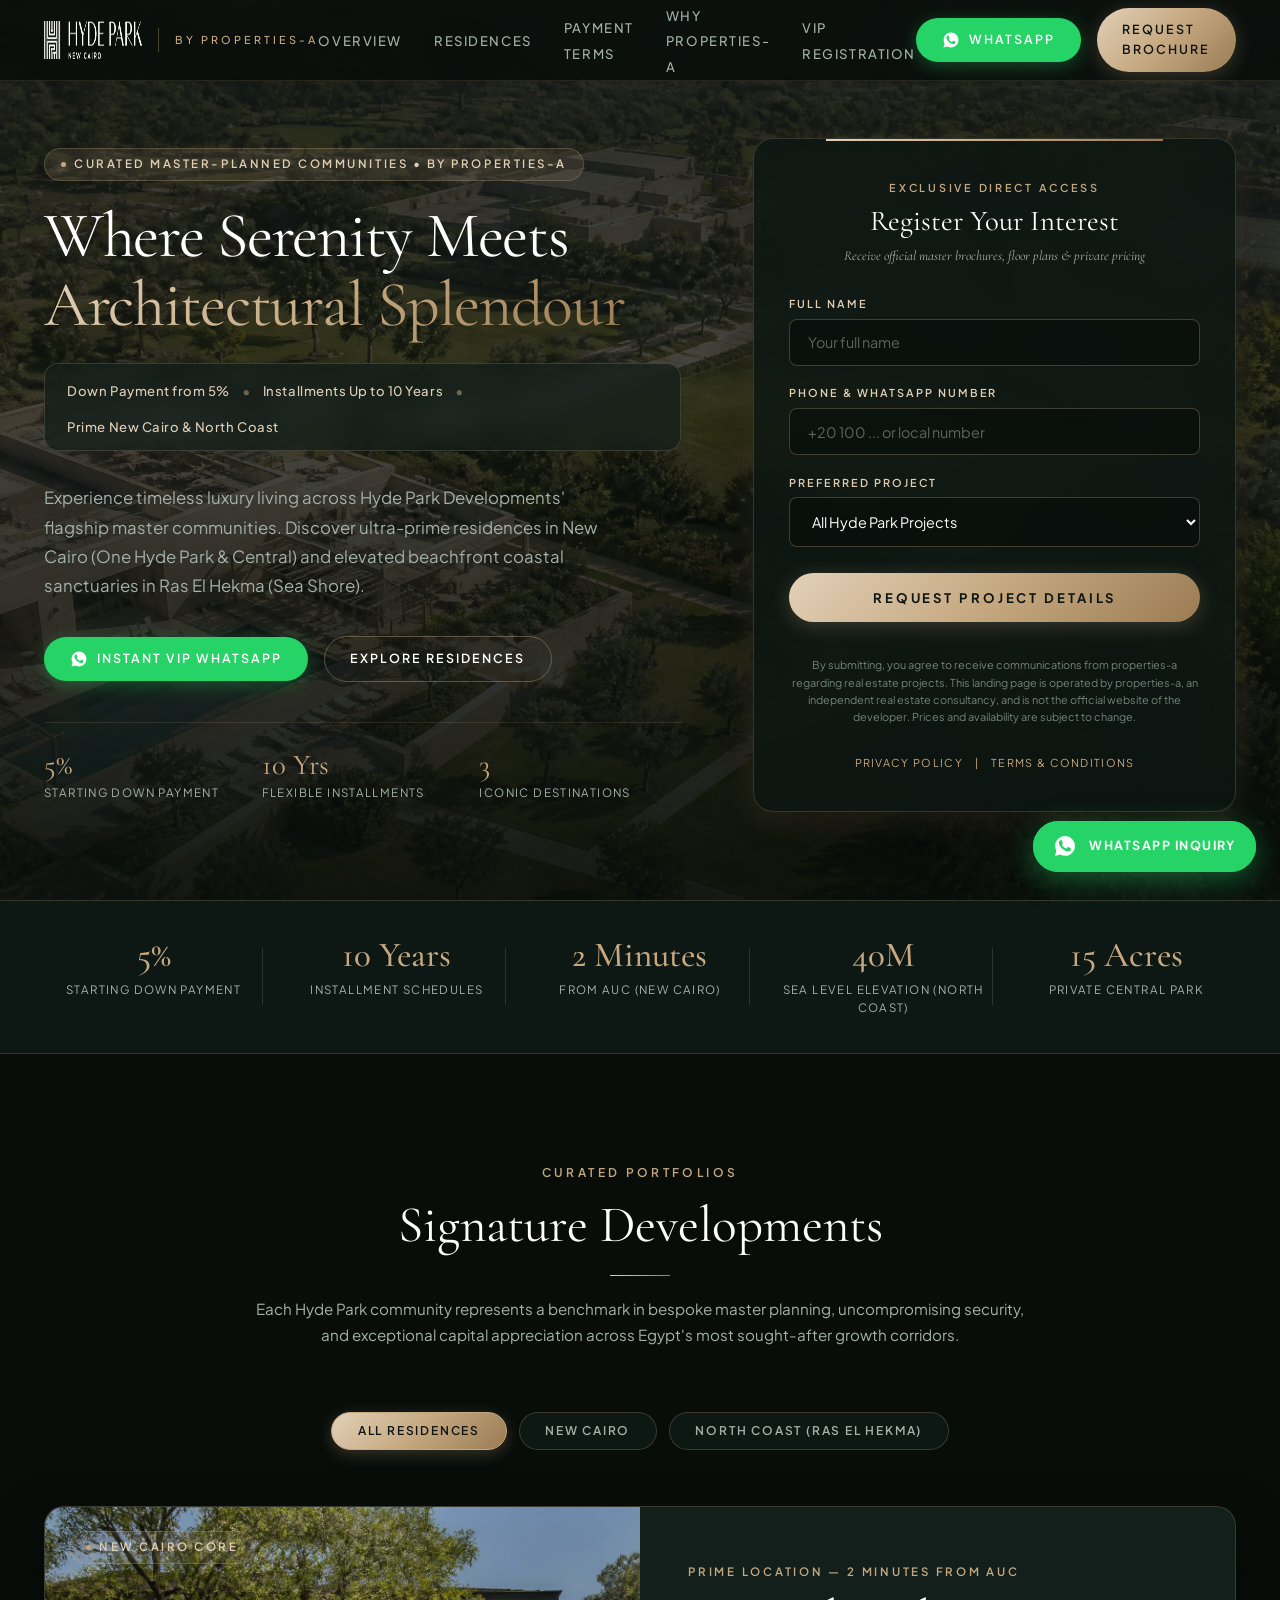
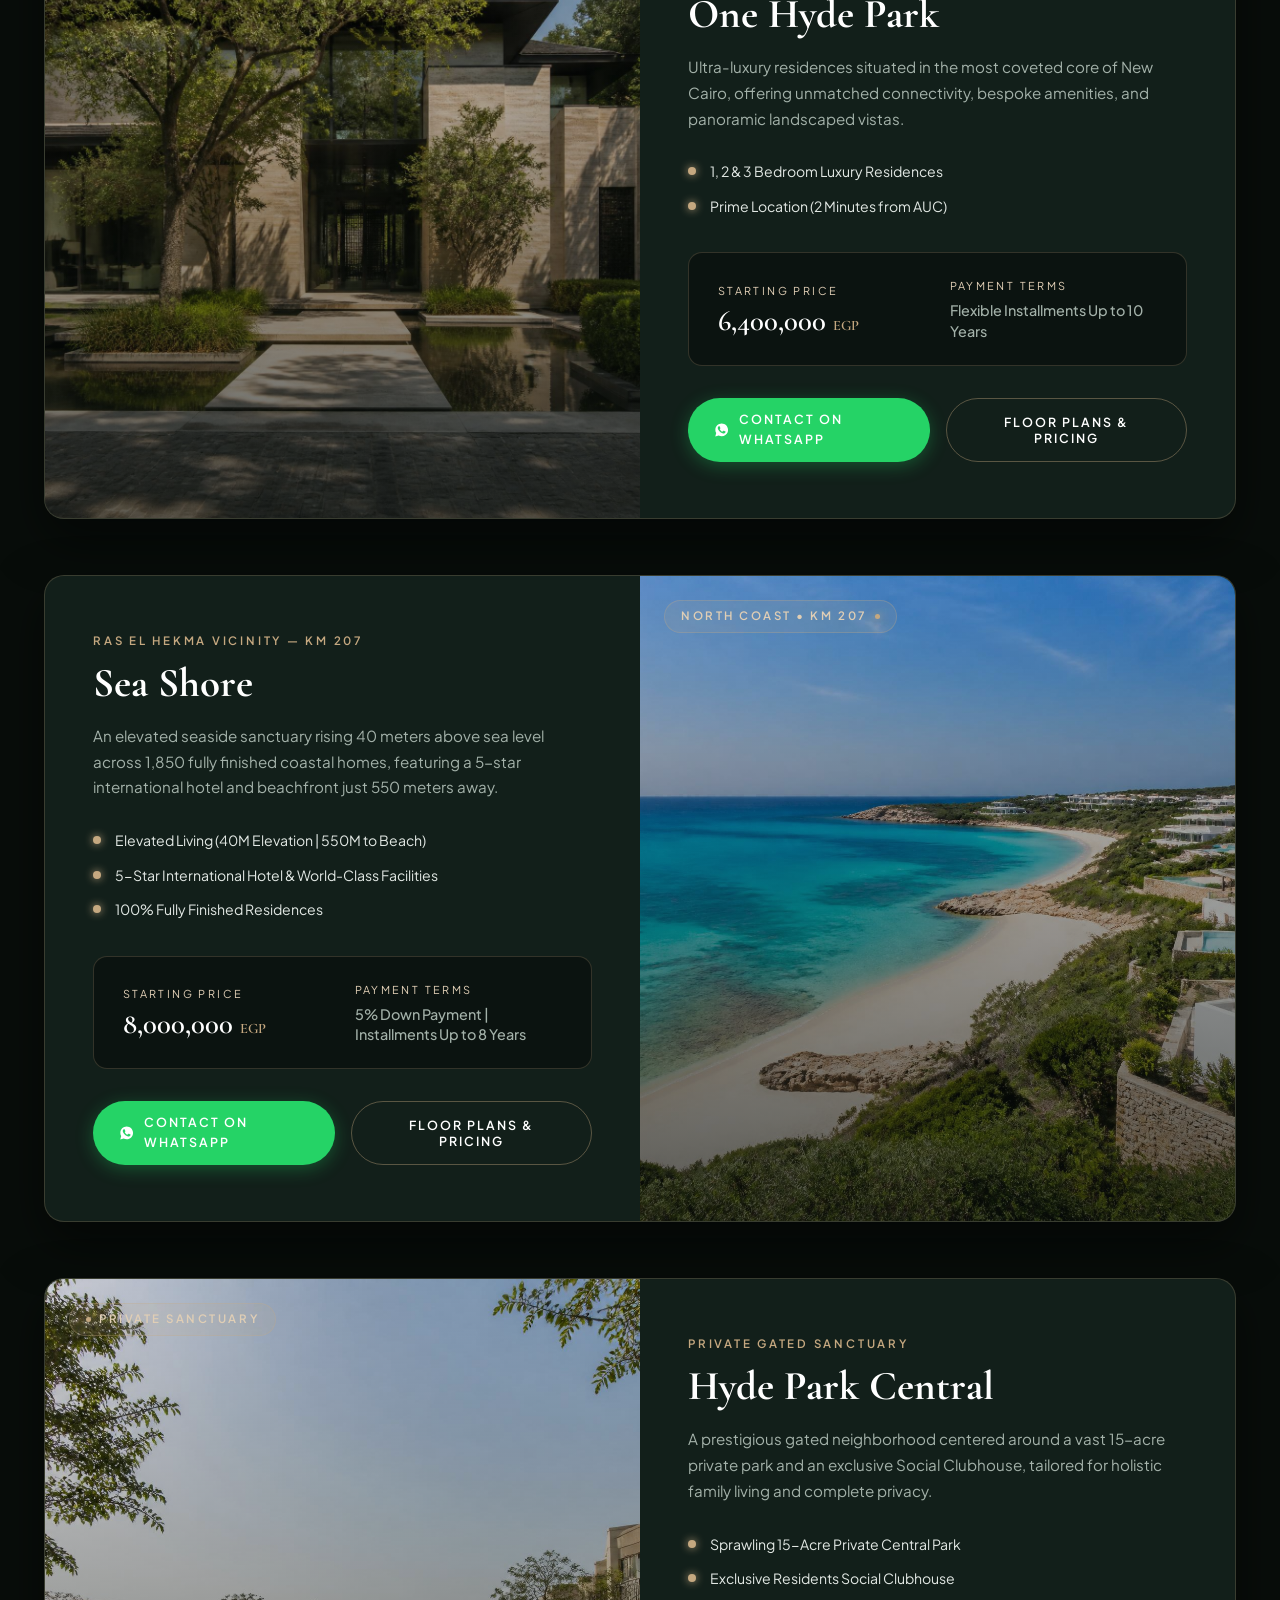
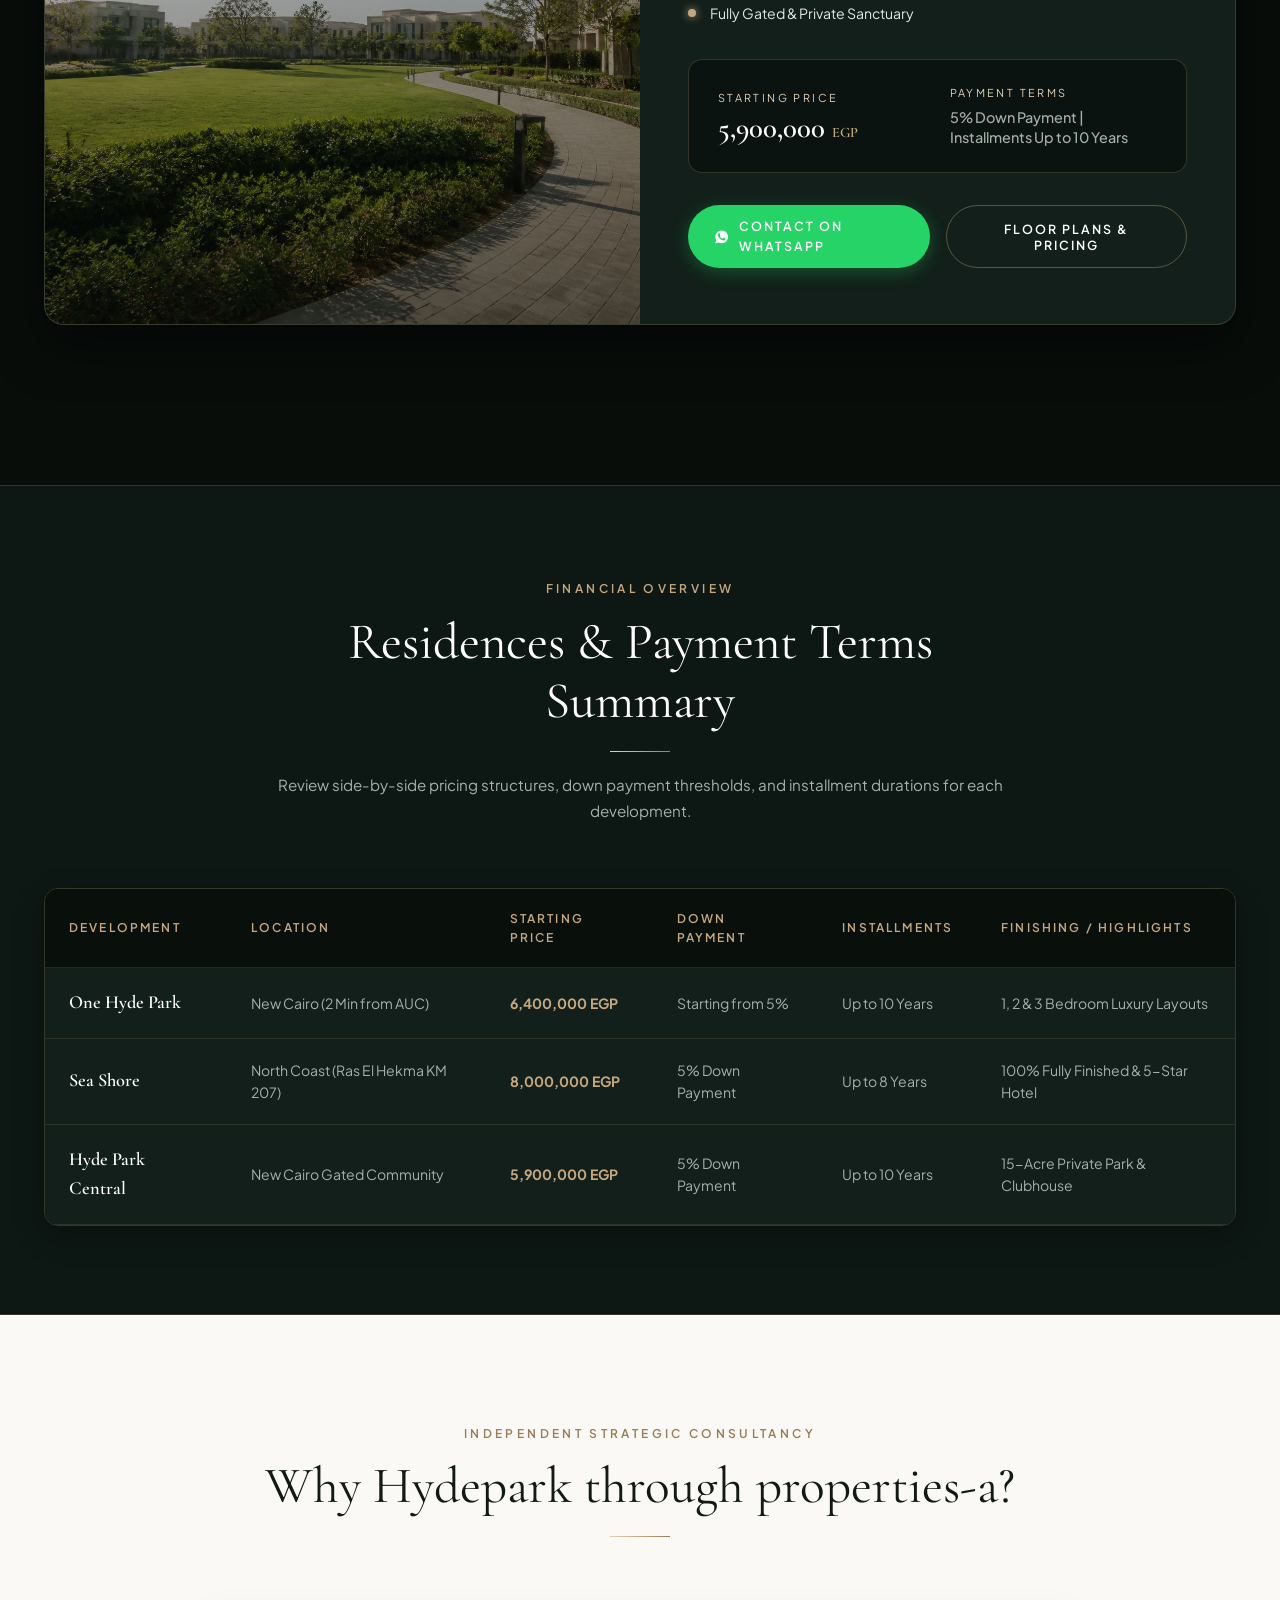
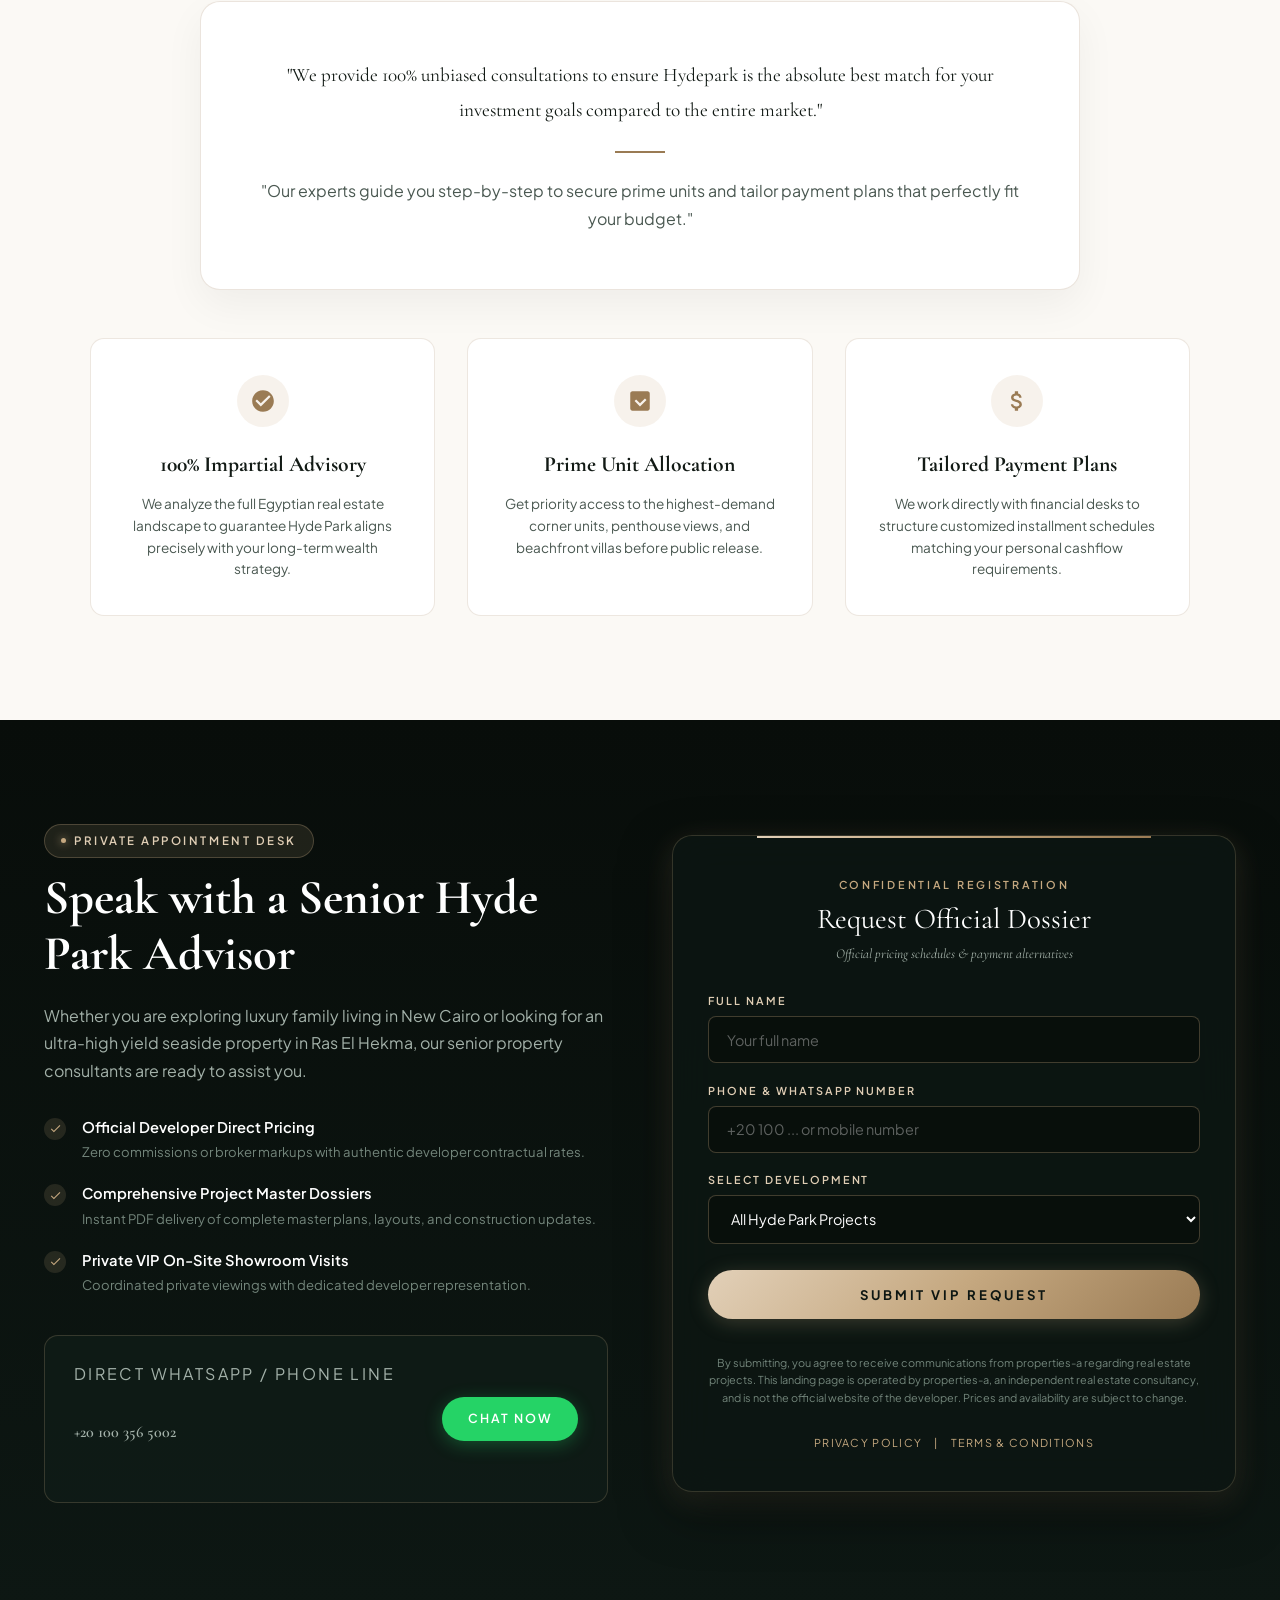
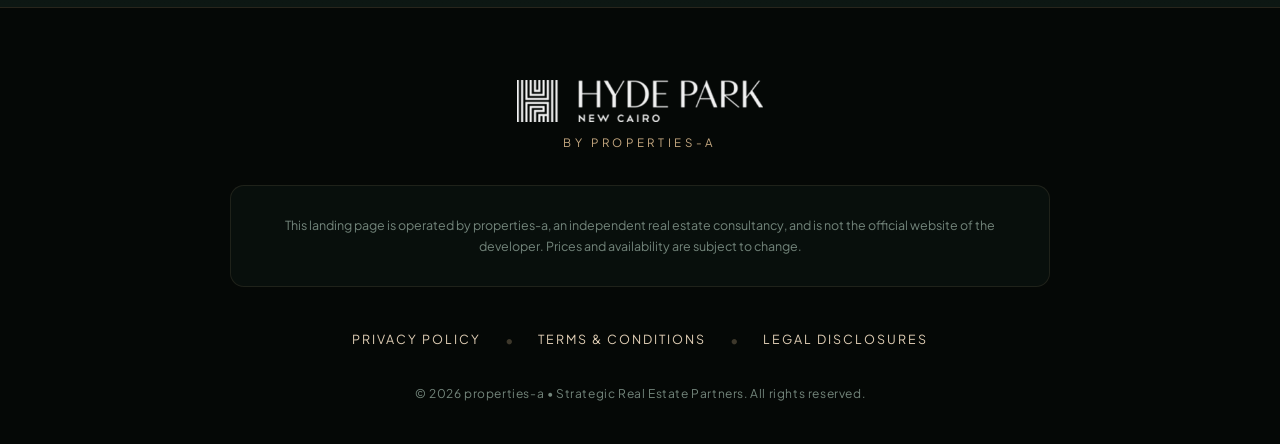
==== index.html @ 14ad9d65 "Initial commit: Hyde Park Developments luxury landing page by Properties-a" ====
<!DOCTYPE html>
<html lang="en">
<head>
  <meta charset="UTF-8" />
  <meta name="viewport" content="width=device-width, initial-scale=1.0" />
  <title>Hyde Park Developments | New Cairo & North Coast Residences — By Properties-a</title>
  <meta name="description" content="Curated Hyde Park Developments residences in New Cairo and the North Coast. Down payment from 5%, installments up to 10 years. Request brochures and pricing." />
  <meta name="author" content="properties-a" />

  <!-- Open Graph -->
  <meta property="og:title" content="Hyde Park Developments | New Cairo & North Coast Residences" />
  <meta property="og:description" content="Where serenity meets architectural splendour — One Hyde Park, Sea Shore and Hyde Park Central. Down payment from 5%." />
  <meta property="og:type" content="website" />
  <meta name="twitter:card" content="summary_large_image" />

  <!-- Favicon -->
  <link rel="icon" href="images/favicon.png" type="image/png" />

  <!-- Google Fonts: Cormorant Garamond & Plus Jakarta Sans -->
  <link rel="preconnect" href="https://fonts.googleapis.com" />
  <link rel="preconnect" href="https://fonts.gstatic.com" crossorigin />
  <link href="https://fonts.googleapis.com/css2?family=Cormorant+Garamond:ital,wght@0,300;0,400;0,500;0,600;1,400&family=Plus+Jakarta+Sans:wght@300;400;500;600;700&display=swap" rel="stylesheet" />

  <!-- Stylesheet -->
  <link rel="stylesheet" href="styles.css" />
</head>
<body>

  <!-- ==========================================================================
       SITE HEADER / NAVIGATION
       ========================================================================== -->
  <header class="site-header">
    <div class="container nav-container">
      <div class="brand-wrapper">
        <a href="#hero" aria-label="Hyde Park Developments Home">
          <img src="images/hyde-park-developments.png" alt="Hyde Park Developments" class="brand-logo-img" />
        </a>
        <div class="brand-sep"></div>
        <span class="brand-subtext">By Properties-a</span>
      </div>

      <nav aria-label="Main Navigation">
        <ul class="nav-links">
          <li><a href="#hero" class="nav-link">Overview</a></li>
          <li><a href="#developments" class="nav-link">Residences</a></li>
          <li><a href="#comparison" class="nav-link">Payment Terms</a></li>
          <li><a href="#why-us" class="nav-link">Why Properties-a</a></li>
          <li><a href="#contact" class="nav-link">VIP Registration</a></li>
        </ul>
      </nav>

      <div class="nav-actions">
        <a href="https://wa.me/201003565002?text=I%20am%20interested%20in%20Hyde%20Park%20developments%20projects" target="_blank" rel="noopener noreferrer" class="btn btn-whatsapp" aria-label="Chat on WhatsApp">
          <svg viewBox="0 0 24 24" aria-hidden="true"><path d="M12.04 2C6.58 2 2.13 6.45 2.13 11.91c0 1.75.46 3.45 1.32 4.95L2 22l5.25-1.38a9.9 9.9 0 0 0 4.79 1.22h.01c5.46 0 9.91-4.45 9.91-9.91C21.96 6.45 17.5 2 12.04 2Zm5.8 14.03c-.25.69-1.44 1.32-1.98 1.37-.54.05-1.05.24-3.59-.76-3.06-1.21-5-4.36-5.15-4.56-.15-.2-1.22-1.62-1.22-3.09 0-1.47.77-2.19 1.04-2.49.27-.3.59-.37.79-.37.2 0 .4 0 .57.01.18.01.43-.07.67.51.25.6.84 2.07.91 2.22.07.15.12.32.02.52-.1.2-.15.32-.3.5-.15.17-.31.39-.44.52-.15.15-.3.31-.13.61.17.3.76 1.25 1.63 2.03 1.12 1 2.06 1.31 2.36 1.46.3.15.47.12.65-.07.17-.2.75-.87.95-1.17.2-.3.4-.25.67-.15.27.1 1.73.82 2.03.97.3.15.5.22.57.35.07.12.07.72-.18 1.41Z"/></svg>
          <span>WhatsApp</span>
        </a>
        <a href="#contact" class="btn btn-primary js-open-brochure-modal">Request Brochure</a>
      </div>
    </div>
  </header>

  <!-- ==========================================================================
       HERO SECTION WITH INTEGRATED VIP LEAD FORM
       ========================================================================== -->
  <section id="hero" class="hero-section">
    <div class="hero-backdrop">
      <img src="images/hero-parkland.jpg" alt="Sunlit manicured parklands surrounded by contemporary architecture" class="hero-backdrop-img" />
      <div class="hero-veil"></div>
    </div>

    <div class="container">
      <div class="hero-content-grid">
        <!-- Left Column: Narrative -->
        <div class="hero-text-col">
          <span class="luxury-tag">Curated Master-Planned Communities &bull; By Properties-a</span>
          
          <h1 class="hero-headline">
            Where Serenity Meets <span class="gradient-gold-text">Architectural Splendour</span>
          </h1>

          <div class="hero-highlight-bar">
            <span class="hero-highlight-item">Down Payment from 5%</span>
            <span class="hero-highlight-sep">&bull;</span>
            <span class="hero-highlight-item">Installments Up to 10 Years</span>
            <span class="hero-highlight-sep">&bull;</span>
            <span class="hero-highlight-item">Prime New Cairo & North Coast</span>
          </div>

          <p class="hero-description">
            Experience timeless luxury living across Hyde Park Developments' flagship master communities. Discover ultra-prime residences in New Cairo (One Hyde Park & Central) and elevated beachfront coastal sanctuaries in Ras El Hekma (Sea Shore).
          </p>

          <div class="hero-ctas">
            <a href="https://wa.me/201003565002?text=I%20am%20interested%20in%20Hyde%20Park%20developments%20projects" target="_blank" rel="noopener noreferrer" class="btn btn-whatsapp">
              <svg viewBox="0 0 24 24"><path d="M12.04 2C6.58 2 2.13 6.45 2.13 11.91c0 1.75.46 3.45 1.32 4.95L2 22l5.25-1.38a9.9 9.9 0 0 0 4.79 1.22h.01c5.46 0 9.91-4.45 9.91-9.91C21.96 6.45 17.5 2 12.04 2Zm5.8 14.03c-.25.69-1.44 1.32-1.98 1.37-.54.05-1.05.24-3.59-.76-3.06-1.21-5-4.36-5.15-4.56-.15-.2-1.22-1.62-1.22-3.09 0-1.47.77-2.19 1.04-2.49.27-.3.59-.37.79-.37.2 0 .4 0 .57.01.18.01.43-.07.67.51.25.6.84 2.07.91 2.22.07.15.12.32.02.52-.1.2-.15.32-.3.5-.15.17-.31.39-.44.52-.15.15-.3.31-.13.61.17.3.76 1.25 1.63 2.03 1.12 1 2.06 1.31 2.36 1.46.3.15.47.12.65-.07.17-.2.75-.87.95-1.17.2-.3.4-.25.67-.15.27.1 1.73.82 2.03.97.3.15.5.22.57.35.07.12.07.72-.18 1.41Z"/></svg>
              <span>Instant VIP WhatsApp</span>
            </a>
            <a href="#developments" class="btn btn-outline">Explore Residences</a>
          </div>

          <div class="hero-pillars-row">
            <div class="pillar-item">
              <span class="pillar-num">5%</span>
              <span class="pillar-label">Starting Down Payment</span>
            </div>
            <div class="pillar-item">
              <span class="pillar-num">10 Yrs</span>
              <span class="pillar-label">Flexible Installments</span>
            </div>
            <div class="pillar-item">
              <span class="pillar-num">3</span>
              <span class="pillar-label">Iconic Destinations</span>
            </div>
          </div>
        </div>

        <!-- Right Column: Priority VIP Form -->
        <div class="hero-form-col">
          <div class="hero-form-card">
            <div class="form-header">
              <span class="form-header-badge">Exclusive Direct Access</span>
              <h2 class="form-header-title">Register Your Interest</h2>
              <p class="form-header-sub">Receive official master brochures, floor plans & private pricing</p>
            </div>

            <form id="hero-lead-form" class="vip-form">
              <input type="hidden" name="access_key" value="185210b5-4e86-4947-a507-01ec0754aa27" />

              <div class="form-group">
                <label for="hero-fullName" class="form-label">Full Name</label>
                <input type="text" id="hero-fullName" name="name" class="form-input" placeholder="Your full name" required />
              </div>

              <div class="form-group">
                <label for="hero-phone" class="form-label">Phone & WhatsApp Number</label>
                <input type="tel" id="hero-phone" name="phone" class="form-input" placeholder="+20 100 ... or local number" required />
              </div>

              <div class="form-group">
                <label for="hero-project" class="form-label">Preferred Project</label>
                <select id="hero-project" name="project" class="form-select">
                  <option value="All Hyde Park Projects">All Hyde Park Projects</option>
                  <option value="One Hyde Park - New Cairo">One Hyde Park — New Cairo (From 6.4M)</option>
                  <option value="Sea Shore - North Coast">Sea Shore — North Coast KM 207 (From 8.0M)</option>
                  <option value="Hyde Park Central - New Cairo">Hyde Park Central — New Cairo (From 5.9M)</option>
                </select>
              </div>

              <button type="submit" class="btn btn-primary form-submit-btn">
                <span>Request Project Details</span>
              </button>

              <p class="form-disclaimer">
                By submitting, you agree to receive communications from properties-a regarding real estate projects. This landing page is operated by properties-a, an independent real estate consultancy, and is not the official website of the developer. Prices and availability are subject to change.
              </p>

              <div class="form-legal-links">
                <a href="legal.html#privacy">Privacy Policy</a>
                <span>|</span>
                <a href="legal.html#terms">Terms & Conditions</a>
              </div>
            </form>
          </div>
        </div>
      </div>
    </div>
  </section>

  <!-- ==========================================================================
       KEY METRICS TICKER SECTION
       ========================================================================== -->
  <section class="stats-ticker-section">
    <div class="container">
      <div class="ticker-grid">
        <div class="ticker-item">
          <span class="ticker-metric">5%</span>
          <span class="ticker-desc">Starting Down Payment</span>
        </div>
        <div class="ticker-item">
          <span class="ticker-metric">10 Years</span>
          <span class="ticker-desc">Installment Schedules</span>
        </div>
        <div class="ticker-item">
          <span class="ticker-metric">2 Minutes</span>
          <span class="ticker-desc">From AUC (New Cairo)</span>
        </div>
        <div class="ticker-item">
          <span class="ticker-metric">40M</span>
          <span class="ticker-desc">Sea Level Elevation (North Coast)</span>
        </div>
        <div class="ticker-item">
          <span class="ticker-metric">15 Acres</span>
          <span class="ticker-desc">Private Central Park</span>
        </div>
      </div>
    </div>
  </section>

  <!-- ==========================================================================
       DEVELOPMENTS SHOWCASE SECTION
       ========================================================================== -->
  <section id="developments" class="developments-section">
    <div class="container">
      <div class="section-head">
        <span class="section-subtitle">Curated Portfolios</span>
        <h2 class="section-title">Signature Developments</h2>
        <div class="gold-divider"></div>
        <p class="section-description">
          Each Hyde Park community represents a benchmark in bespoke master planning, uncompromising security, and exceptional capital appreciation across Egypt's most sought-after growth corridors.
        </p>
      </div>

      <!-- Filter Tabs -->
      <div class="tabs-wrapper">
        <button class="tab-btn active" data-filter="all">All Residences</button>
        <button class="tab-btn" data-filter="new-cairo">New Cairo</button>
        <button class="tab-btn" data-filter="north-coast">North Coast (Ras El Hekma)</button>
      </div>

      <!-- Project 1: One Hyde Park -->
      <article class="project-card" data-category="new-cairo" id="one-hyde-park">
        <div class="project-card-grid">
          <div class="project-card-media">
            <img src="images/one-hyde-park.jpg" alt="One Hyde Park — architectural view" loading="lazy" class="project-card-img" />
            <div class="media-badge-top">
              <span class="luxury-tag">New Cairo Core</span>
            </div>
            <div class="media-gradient-veil"></div>
          </div>

          <div class="project-card-content">
            <span class="project-loc-tag">Prime Location — 2 Minutes from AUC</span>
            <h3 class="project-title">One Hyde Park</h3>
            <p class="project-desc">
              Ultra-luxury residences situated in the most coveted core of New Cairo, offering unmatched connectivity, bespoke amenities, and panoramic landscaped vistas.
            </p>

            <ul class="features-list">
              <li class="feature-item">
                <span class="feature-item-icon"></span>
                <span>1, 2 & 3 Bedroom Luxury Residences</span>
              </li>
              <li class="feature-item">
                <span class="feature-item-icon"></span>
                <span>Prime Location (2 Minutes from AUC)</span>
              </li>
            </ul>

            <div class="project-pricing-box">
              <div class="pricing-col">
                <span class="pricing-label">Starting Price</span>
                <span class="pricing-value">6,400,000 <span style="font-size: 0.9rem; color: var(--color-gold);">EGP</span></span>
              </div>
              <div class="pricing-col">
                <span class="pricing-label">Payment Terms</span>
                <span class="terms-value">Flexible Installments Up to 10 Years</span>
              </div>
            </div>

            <div class="project-actions">
              <a href="https://wa.me/201003565002?text=I%20am%20interested%20in%20One%20Hyde%20Park%2C%20New%20Cairo" target="_blank" rel="noopener noreferrer" class="btn btn-whatsapp" data-wa-project="one-hyde-park">
                <svg viewBox="0 0 24 24"><path d="M12.04 2C6.58 2 2.13 6.45 2.13 11.91c0 1.75.46 3.45 1.32 4.95L2 22l5.25-1.38a9.9 9.9 0 0 0 4.79 1.22h.01c5.46 0 9.91-4.45 9.91-9.91C21.96 6.45 17.5 2 12.04 2Zm5.8 14.03c-.25.69-1.44 1.32-1.98 1.37-.54.05-1.05.24-3.59-.76-3.06-1.21-5-4.36-5.15-4.56-.15-.2-1.22-1.62-1.22-3.09 0-1.47.77-2.19 1.04-2.49.27-.3.59-.37.79-.37.2 0 .4 0 .57.01.18.01.43-.07.67.51.25.6.84 2.07.91 2.22.07.15.12.32.02.52-.1.2-.15.32-.3.5-.15.17-.31.39-.44.52-.15.15-.3.31-.13.61.17.3.76 1.25 1.63 2.03 1.12 1 2.06 1.31 2.36 1.46.3.15.47.12.65-.07.17-.2.75-.87.95-1.17.2-.3.4-.25.67-.15.27.1 1.73.82 2.03.97.3.15.5.22.57.35.07.12.07.72-.18 1.41Z"/></svg>
                <span>Contact on WhatsApp</span>
              </a>
              <button class="btn btn-outline js-open-brochure-modal" data-project="One Hyde Park - New Cairo">
                <span>Floor Plans & Pricing</span>
              </button>
            </div>
          </div>
        </div>
      </article>

      <!-- Project 2: Sea Shore (Reversed Layout) -->
      <article class="project-card reversed" data-category="north-coast" id="sea-shore">
        <div class="project-card-grid">
          <div class="project-card-media">
            <img src="images/sea-shore.jpg" alt="Sea Shore — architectural view" loading="lazy" class="project-card-img" />
            <div class="media-badge-top">
              <span class="luxury-tag">North Coast &bull; KM 207</span>
            </div>
            <div class="media-gradient-veil"></div>
          </div>

          <div class="project-card-content">
            <span class="project-loc-tag">Ras El Hekma Vicinity — KM 207</span>
            <h3 class="project-title">Sea Shore</h3>
            <p class="project-desc">
              An elevated seaside sanctuary rising 40 meters above sea level across 1,850 fully finished coastal homes, featuring a 5-star international hotel and beachfront just 550 meters away.
            </p>

            <ul class="features-list">
              <li class="feature-item">
                <span class="feature-item-icon"></span>
                <span>Elevated Living (40M Elevation | 550M to Beach)</span>
              </li>
              <li class="feature-item">
                <span class="feature-item-icon"></span>
                <span>5-Star International Hotel & World-Class Facilities</span>
              </li>
              <li class="feature-item">
                <span class="feature-item-icon"></span>
                <span>100% Fully Finished Residences</span>
              </li>
            </ul>

            <div class="project-pricing-box">
              <div class="pricing-col">
                <span class="pricing-label">Starting Price</span>
                <span class="pricing-value">8,000,000 <span style="font-size: 0.9rem; color: var(--color-gold);">EGP</span></span>
              </div>
              <div class="pricing-col">
                <span class="pricing-label">Payment Terms</span>
                <span class="terms-value">5% Down Payment | Installments Up to 8 Years</span>
              </div>
            </div>

            <div class="project-actions">
              <a href="https://wa.me/201003565002?text=I%20am%20interested%20in%20Sea%20Shore%2C%20North%20Coast%20KM%20207" target="_blank" rel="noopener noreferrer" class="btn btn-whatsapp" data-wa-project="sea-shore">
                <svg viewBox="0 0 24 24"><path d="M12.04 2C6.58 2 2.13 6.45 2.13 11.91c0 1.75.46 3.45 1.32 4.95L2 22l5.25-1.38a9.9 9.9 0 0 0 4.79 1.22h.01c5.46 0 9.91-4.45 9.91-9.91C21.96 6.45 17.5 2 12.04 2Zm5.8 14.03c-.25.69-1.44 1.32-1.98 1.37-.54.05-1.05.24-3.59-.76-3.06-1.21-5-4.36-5.15-4.56-.15-.2-1.22-1.62-1.22-3.09 0-1.47.77-2.19 1.04-2.49.27-.3.59-.37.79-.37.2 0 .4 0 .57.01.18.01.43-.07.67.51.25.6.84 2.07.91 2.22.07.15.12.32.02.52-.1.2-.15.32-.3.5-.15.17-.31.39-.44.52-.15.15-.3.31-.13.61.17.3.76 1.25 1.63 2.03 1.12 1 2.06 1.31 2.36 1.46.3.15.47.12.65-.07.17-.2.75-.87.95-1.17.2-.3.4-.25.67-.15.27.1 1.73.82 2.03.97.3.15.5.22.57.35.07.12.07.72-.18 1.41Z"/></svg>
                <span>Contact on WhatsApp</span>
              </a>
              <button class="btn btn-outline js-open-brochure-modal" data-project="Sea Shore - North Coast">
                <span>Floor Plans & Pricing</span>
              </button>
            </div>
          </div>
        </div>
      </article>

      <!-- Project 3: Hyde Park Central -->
      <article class="project-card" data-category="new-cairo" id="hyde-park-central">
        <div class="project-card-grid">
          <div class="project-card-media">
            <img src="images/hyde-park-central.jpg" alt="Hyde Park Central — architectural view" loading="lazy" class="project-card-img" />
            <div class="media-badge-top">
              <span class="luxury-tag">Private Sanctuary</span>
            </div>
            <div class="media-gradient-veil"></div>
          </div>

          <div class="project-card-content">
            <span class="project-loc-tag">Private Gated Sanctuary</span>
            <h3 class="project-title">Hyde Park Central</h3>
            <p class="project-desc">
              A prestigious gated neighborhood centered around a vast 15-acre private park and an exclusive Social Clubhouse, tailored for holistic family living and complete privacy.
            </p>

            <ul class="features-list">
              <li class="feature-item">
                <span class="feature-item-icon"></span>
                <span>Sprawling 15-Acre Private Central Park</span>
              </li>
              <li class="feature-item">
                <span class="feature-item-icon"></span>
                <span>Exclusive Residents Social Clubhouse</span>
              </li>
              <li class="feature-item">
                <span class="feature-item-icon"></span>
                <span>Fully Gated & Private Sanctuary</span>
              </li>
            </ul>

            <div class="project-pricing-box">
              <div class="pricing-col">
                <span class="pricing-label">Starting Price</span>
                <span class="pricing-value">5,900,000 <span style="font-size: 0.9rem; color: var(--color-gold);">EGP</span></span>
              </div>
              <div class="pricing-col">
                <span class="pricing-label">Payment Terms</span>
                <span class="terms-value">5% Down Payment | Installments Up to 10 Years</span>
              </div>
            </div>

            <div class="project-actions">
              <a href="https://wa.me/201003565002?text=I%20am%20interested%20in%20Hyde%20Park%20Central%2C%20New%20Cairo" target="_blank" rel="noopener noreferrer" class="btn btn-whatsapp" data-wa-project="hyde-park-central">
                <svg viewBox="0 0 24 24"><path d="M12.04 2C6.58 2 2.13 6.45 2.13 11.91c0 1.75.46 3.45 1.32 4.95L2 22l5.25-1.38a9.9 9.9 0 0 0 4.79 1.22h.01c5.46 0 9.91-4.45 9.91-9.91C21.96 6.45 17.5 2 12.04 2Zm5.8 14.03c-.25.69-1.44 1.32-1.98 1.37-.54.05-1.05.24-3.59-.76-3.06-1.21-5-4.36-5.15-4.56-.15-.2-1.22-1.62-1.22-3.09 0-1.47.77-2.19 1.04-2.49.27-.3.59-.37.79-.37.2 0 .4 0 .57.01.18.01.43-.07.67.51.25.6.84 2.07.91 2.22.07.15.12.32.02.52-.1.2-.15.32-.3.5-.15.17-.31.39-.44.52-.15.15-.3.31-.13.61.17.3.76 1.25 1.63 2.03 1.12 1 2.06 1.31 2.36 1.46.3.15.47.12.65-.07.17-.2.75-.87.95-1.17.2-.3.4-.25.67-.15.27.1 1.73.82 2.03.97.3.15.5.22.57.35.07.12.07.72-.18 1.41Z"/></svg>
                <span>Contact on WhatsApp</span>
              </a>
              <button class="btn btn-outline js-open-brochure-modal" data-project="Hyde Park Central - New Cairo">
                <span>Floor Plans & Pricing</span>
              </button>
            </div>
          </div>
        </div>
      </article>
    </div>
  </section>

  <!-- ==========================================================================
       COMPARISON MATRIX SECTION
       ========================================================================== -->
  <section id="comparison" class="comparison-section">
    <div class="container">
      <div class="section-head">
        <span class="section-subtitle">Financial Overview</span>
        <h2 class="section-title">Residences & Payment Terms Summary</h2>
        <div class="gold-divider"></div>
        <p class="section-description">
          Review side-by-side pricing structures, down payment thresholds, and installment durations for each development.
        </p>
      </div>

      <div class="table-responsive">
        <table class="luxury-table">
          <thead>
            <tr>
              <th>Development</th>
              <th>Location</th>
              <th>Starting Price</th>
              <th>Down Payment</th>
              <th>Installments</th>
              <th>Finishing / Highlights</th>
            </tr>
          </thead>
          <tbody>
            <tr>
              <td><span class="table-proj-name">One Hyde Park</span></td>
              <td>New Cairo (2 Min from AUC)</td>
              <td><strong style="color: var(--color-gold);">6,400,000 EGP</strong></td>
              <td>Starting from 5%</td>
              <td>Up to 10 Years</td>
              <td>1, 2 & 3 Bedroom Luxury Layouts</td>
            </tr>
            <tr>
              <td><span class="table-proj-name">Sea Shore</span></td>
              <td>North Coast (Ras El Hekma KM 207)</td>
              <td><strong style="color: var(--color-gold);">8,000,000 EGP</strong></td>
              <td>5% Down Payment</td>
              <td>Up to 8 Years</td>
              <td>100% Fully Finished & 5-Star Hotel</td>
            </tr>
            <tr>
              <td><span class="table-proj-name">Hyde Park Central</span></td>
              <td>New Cairo Gated Community</td>
              <td><strong style="color: var(--color-gold);">5,900,000 EGP</strong></td>
              <td>5% Down Payment</td>
              <td>Up to 10 Years</td>
              <td>15-Acre Private Park & Clubhouse</td>
            </tr>
          </tbody>
        </table>
      </div>
    </div>
  </section>

  <!-- ==========================================================================
       CONSULTANCY SECTION: WHY HYDEPARK THROUGH PROPERTIES-A
       ========================================================================== -->
  <section id="why-us" class="consultancy-section">
    <div class="container">
      <div class="section-head">
        <span class="section-subtitle">Independent Strategic Consultancy</span>
        <h2 class="section-title">Why Hydepark through properties-a?</h2>
        <div class="gold-divider"></div>
      </div>

      <div class="advisory-card-main">
        <p class="advisory-text-lead">
          "We provide 100% unbiased consultations to ensure Hydepark is the absolute best match for your investment goals compared to the entire market."
        </p>
        <div class="advisory-divider"></div>
        <p class="advisory-text-sub">
          "Our experts guide you step-by-step to secure prime units and tailor payment plans that perfectly fit your budget."
        </p>
      </div>

      <div class="advisory-pillars-grid">
        <div class="advisory-pillar-card">
          <div class="pillar-icon-box">
            <svg viewBox="0 0 24 24"><path d="M12 2C6.48 2 2 6.48 2 12s4.48 10 10 10 10-4.48 10-10S17.52 2 12 2zm-2 15l-5-5 1.41-1.41L10 14.17l7.59-7.59L19 8l-9 9z"/></svg>
          </div>
          <h4>100% Impartial Advisory</h4>
          <p>We analyze the full Egyptian real estate landscape to guarantee Hyde Park aligns precisely with your long-term wealth strategy.</p>
        </div>

        <div class="advisory-pillar-card">
          <div class="pillar-icon-box">
            <svg viewBox="0 0 24 24"><path d="M19 3H5c-1.1 0-2 .9-2 2v14c0 1.1.9 2 2 2h14c1.1 0 2-.9 2-2V5c0-1.1-.9-2-2-2zm-7 14l-5-5 1.41-1.41L12 14.17l4.59-4.58L18 11l-6 6z"/></svg>
          </div>
          <h4>Prime Unit Allocation</h4>
          <p>Get priority access to the highest-demand corner units, penthouse views, and beachfront villas before public release.</p>
        </div>

        <div class="advisory-pillar-card">
          <div class="pillar-icon-box">
            <svg viewBox="0 0 24 24"><path d="M11.8 10.9c-2.27-.59-3-1.2-3-2.15 0-1.09 1.01-1.85 2.7-1.85 1.78 0 2.44.85 2.5 2.1h2.21c-.07-1.72-1.12-3.3-3.21-3.81V3h-3v2.16c-1.94.42-3.5 1.68-3.5 3.61 0 2.31 1.91 3.46 4.7 4.13 2.5.6 3 1.48 3 2.41 0 .69-.49 1.79-2.7 1.79-2.06 0-2.87-.92-2.98-2.1h-2.2c.12 2.19 1.76 3.42 3.68 3.83V21h3v-2.15c1.95-.37 3.5-1.5 3.5-3.55 0-2.84-2.43-3.81-4.7-4.4z"/></svg>
          </div>
          <h4>Tailored Payment Plans</h4>
          <p>We work directly with financial desks to structure customized installment schedules matching your personal cashflow requirements.</p>
        </div>
      </div>
    </div>
  </section>

  <!-- ==========================================================================
       DEDICATED VIP CONSULTATION SUITE
       ========================================================================== -->
  <section id="contact" class="consultation-form-section">
    <div class="container">
      <div class="consultation-container">
        <!-- Left: Advisor Info -->
        <div class="consultation-info-col">
          <span class="luxury-tag">Private Appointment Desk</span>
          <h2>Speak with a Senior Hyde Park Advisor</h2>
          <p>
            Whether you are exploring luxury family living in New Cairo or looking for an ultra-high yield seaside property in Ras El Hekma, our senior property consultants are ready to assist you.
          </p>

          <ul class="consultation-benefits">
            <li class="benefit-item">
              <div class="benefit-check">
                <svg viewBox="0 0 24 24"><path d="M9 16.17L4.83 12l-1.42 1.41L9 19 21 7l-1.41-1.41z"/></svg>
              </div>
              <div>
                <h5>Official Developer Direct Pricing</h5>
                <p>Zero commissions or broker markups with authentic developer contractual rates.</p>
              </div>
            </li>
            <li class="benefit-item">
              <div class="benefit-check">
                <svg viewBox="0 0 24 24"><path d="M9 16.17L4.83 12l-1.42 1.41L9 19 21 7l-1.41-1.41z"/></svg>
              </div>
              <div>
                <h5>Comprehensive Project Master Dossiers</h5>
                <p>Instant PDF delivery of complete master plans, layouts, and construction updates.</p>
              </div>
            </li>
            <li class="benefit-item">
              <div class="benefit-check">
                <svg viewBox="0 0 24 24"><path d="M9 16.17L4.83 12l-1.42 1.41L9 19 21 7l-1.41-1.41z"/></svg>
              </div>
              <div>
                <h5>Private VIP On-Site Showroom Visits</h5>
                <p>Coordinated private viewings with dedicated developer representation.</p>
              </div>
            </li>
          </ul>

          <div class="direct-advisor-box">
            <div>
              <p class="advisor-text-small">Direct WhatsApp / Phone Line</p>
              <p class="advisor-phone-number">+20 100 356 5002</p>
            </div>
            <a href="https://wa.me/201003565002?text=I%20am%20interested%20in%20Hyde%20Park%20developments%20projects" target="_blank" rel="noopener noreferrer" class="btn btn-whatsapp">
              <span>Chat Now</span>
            </a>
          </div>
        </div>

        <!-- Right: Registration Form -->
        <div class="consultation-form-col">
          <div class="hero-form-card">
            <div class="form-header">
              <span class="form-header-badge">Confidential Registration</span>
              <h3 class="form-header-title">Request Official Dossier</h3>
              <p class="form-header-sub">Official pricing schedules & payment alternatives</p>
            </div>

            <form id="section-lead-form" class="vip-form">
              <input type="hidden" name="access_key" value="185210b5-4e86-4947-a507-01ec0754aa27" />

              <div class="form-group">
                <label for="section-fullName" class="form-label">Full Name</label>
                <input type="text" id="section-fullName" name="name" class="form-input" placeholder="Your full name" required />
              </div>

              <div class="form-group">
                <label for="section-phone" class="form-label">Phone & WhatsApp Number</label>
                <input type="tel" id="section-phone" name="phone" class="form-input" placeholder="+20 100 ... or mobile number" required />
              </div>

              <div class="form-group">
                <label for="section-project" class="form-label">Select Development</label>
                <select id="section-project" name="project" class="form-select">
                  <option value="All Hyde Park Projects">All Hyde Park Projects</option>
                  <option value="One Hyde Park - New Cairo">One Hyde Park — New Cairo (From 6.4M EGP)</option>
                  <option value="Sea Shore - North Coast">Sea Shore — North Coast KM 207 (From 8.0M EGP)</option>
                  <option value="Hyde Park Central - New Cairo">Hyde Park Central — New Cairo (From 5.9M EGP)</option>
                </select>
              </div>

              <button type="submit" class="btn btn-primary form-submit-btn">
                <span>Submit VIP Request</span>
              </button>

              <p class="form-disclaimer">
                By submitting, you agree to receive communications from properties-a regarding real estate projects. This landing page is operated by properties-a, an independent real estate consultancy, and is not the official website of the developer. Prices and availability are subject to change.
              </p>

              <div class="form-legal-links">
                <a href="legal.html#privacy">Privacy Policy</a>
                <span>|</span>
                <a href="legal.html#terms">Terms & Conditions</a>
              </div>
            </form>
          </div>
        </div>
      </div>
    </div>
  </section>

  <!-- ==========================================================================
       FOOTER
       ========================================================================== -->
  <footer class="site-footer">
    <div class="container">
      <div class="footer-brand-wrap">
        <a href="#hero">
          <img src="images/hyde-park-developments.png" alt="Hyde Park Developments" class="footer-logo" />
        </a>
        <span class="footer-tagline">By Properties-a</span>
      </div>

      <div class="footer-disclaimer-card">
        <p class="footer-disclaimer-text">
          This landing page is operated by properties-a, an independent real estate consultancy, and is not the official website of the developer. Prices and availability are subject to change.
        </p>
      </div>

      <nav class="footer-legal-nav" aria-label="Legal Links">
        <a href="legal.html#privacy" class="footer-legal-link">Privacy Policy</a>
        <span class="footer-legal-sep">&bull;</span>
        <a href="legal.html#terms" class="footer-legal-link">Terms & Conditions</a>
        <span class="footer-legal-sep">&bull;</span>
        <a href="legal.html" class="footer-legal-link">Legal Disclosures</a>
      </nav>

      <p class="footer-copyright">
        &copy; 2026 properties-a &bull; Strategic Real Estate Partners. All rights reserved.
      </p>
    </div>
  </footer>

  <!-- ==========================================================================
       FLOATING WHATSAPP & STICKY MOBILE BOTTOM BAR
       ========================================================================== -->
  <a href="https://wa.me/201003565002?text=I%20am%20interested%20in%20Hyde%20Park%20developments%20projects" target="_blank" rel="noopener noreferrer" class="floating-whatsapp" aria-label="Contact us on WhatsApp (+201003565002)">
    <div class="floating-pulse"></div>
    <svg viewBox="0 0 24 24" aria-hidden="true"><path d="M12.04 2C6.58 2 2.13 6.45 2.13 11.91c0 1.75.46 3.45 1.32 4.95L2 22l5.25-1.38a9.9 9.9 0 0 0 4.79 1.22h.01c5.46 0 9.91-4.45 9.91-9.91C21.96 6.45 17.5 2 12.04 2Zm5.8 14.03c-.25.69-1.44 1.32-1.98 1.37-.54.05-1.05.24-3.59-.76-3.06-1.21-5-4.36-5.15-4.56-.15-.2-1.22-1.62-1.22-3.09 0-1.47.77-2.19 1.04-2.49.27-.3.59-.37.79-.37.2 0 .4 0 .57.01.18.01.43-.07.67.51.25.6.84 2.07.91 2.22.07.15.12.32.02.52-.1.2-.15.32-.3.5-.15.17-.31.39-.44.52-.15.15-.3.31-.13.61.17.3.76 1.25 1.63 2.03 1.12 1 2.06 1.31 2.36 1.46.3.15.47.12.65-.07.17-.2.75-.87.95-1.17.2-.3.4-.25.67-.15.27.1 1.73.82 2.03.97.3.15.5.22.57.35.07.12.07.72-.18 1.41Z"/></svg>
    <span class="floating-whatsapp-text">WhatsApp Inquiry</span>
  </a>

  <!-- Mobile Sticky Bottom Bar (Visible on screens < 768px) -->
  <aside class="mobile-bottom-bar" aria-label="Mobile Quick Action Bar">
    <div class="mobile-bottom-grid">
      <a href="tel:+201003565002" class="btn btn-outline" style="font-size: 0.75rem; padding: 0.75rem 0.5rem;">
        <svg viewBox="0 0 24 24" style="width:16px; height:16px;"><path d="M6.62 10.79a15.053 15.053 0 006.59 6.59l2.2-2.2c.27-.27.67-.36 1.02-.24 1.12.37 2.33.57 3.57.57.55 0 1 .45 1 1V20c0 .55-.45 1-1 1-9.39 0-17-7.61-17-17 0-.55.45-1 1-1h3.5c.55 0 1 .45 1 1 0 1.25.2 2.45.57 3.57.11.35.03.74-.25 1.02l-2.2 2.2z"/></svg>
        <span>Call Now</span>
      </a>
      <a href="https://wa.me/201003565002?text=I%20am%20interested%20in%20Hyde%20Park%20developments%20projects" target="_blank" rel="noopener noreferrer" class="btn btn-whatsapp" style="font-size: 0.75rem; padding: 0.75rem 0.5rem;">
        <svg viewBox="0 0 24 24" style="width:16px; height:16px;"><path d="M12.04 2C6.58 2 2.13 6.45 2.13 11.91c0 1.75.46 3.45 1.32 4.95L2 22l5.25-1.38a9.9 9.9 0 0 0 4.79 1.22h.01c5.46 0 9.91-4.45 9.91-9.91C21.96 6.45 17.5 2 12.04 2Zm5.8 14.03c-.25.69-1.44 1.32-1.98 1.37-.54.05-1.05.24-3.59-.76-3.06-1.21-5-4.36-5.15-4.56-.15-.2-1.22-1.62-1.22-3.09 0-1.47.77-2.19 1.04-2.49.27-.3.59-.37.79-.37.2 0 .4 0 .57.01.18.01.43-.07.67.51.25.6.84 2.07.91 2.22.07.15.12.32.02.52-.1.2-.15.32-.3.5-.15.17-.31.39-.44.52-.15.15-.3.31-.13.61.17.3.76 1.25 1.63 2.03 1.12 1 2.06 1.31 2.36 1.46.3.15.47.12.65-.07.17-.2.75-.87.95-1.17.2-.3.4-.25.67-.15.27.1 1.73.82 2.03.97.3.15.5.22.57.35.07.12.07.72-.18 1.41Z"/></svg>
        <span>WhatsApp</span>
      </a>
    </div>
  </aside>

  <!-- ==========================================================================
       MODAL: BROCHURE & FLOOR PLANS INQUIRY
       ========================================================================== -->
  <div id="inquiry-modal" class="modal-overlay" role="dialog" aria-modal="true" aria-labelledby="modal-title">
    <div class="modal-card">
      <button id="modal-close-btn" class="modal-close-btn" aria-label="Close dialog">&times;</button>
      <div class="form-header">
        <span class="form-header-badge">Direct Access</span>
        <h3 id="modal-title" class="form-header-title">Request Project Details</h3>
        <p class="form-header-sub">Floor plans, price schedules & master dossier</p>
      </div>

      <form id="modal-lead-form" class="vip-form">
        <input type="hidden" name="access_key" value="185210b5-4e86-4947-a507-01ec0754aa27" />

        <div class="form-group">
          <label for="modal-fullName" class="form-label">Full Name</label>
          <input type="text" id="modal-fullName" name="name" class="form-input" placeholder="Your full name" required />
        </div>

        <div class="form-group">
          <label for="modal-phone" class="form-label">Phone & WhatsApp Number</label>
          <input type="tel" id="modal-phone" name="phone" class="form-input" placeholder="+20 100 ... or mobile number" required />
        </div>

        <div class="form-group">
          <label for="modal-project" class="form-label">Project of Interest</label>
          <select id="modal-project" name="project" class="form-select">
            <option value="One Hyde Park - New Cairo">One Hyde Park — New Cairo (From 6.4M EGP)</option>
            <option value="Sea Shore - North Coast">Sea Shore — North Coast KM 207 (From 8.0M EGP)</option>
            <option value="Hyde Park Central - New Cairo">Hyde Park Central — New Cairo (From 5.9M EGP)</option>
            <option value="All Hyde Park Projects">All Hyde Park Projects</option>
          </select>
        </div>

        <button type="submit" class="btn btn-primary form-submit-btn">
          <span>Download Dossier</span>
        </button>

        <p class="form-disclaimer">
          By submitting, you agree to receive communications from properties-a regarding real estate projects. This landing page is operated by properties-a, an independent real estate consultancy.
        </p>

        <div class="form-legal-links">
          <a href="legal.html#privacy">Privacy Policy</a>
          <span>|</span>
          <a href="legal.html#terms">Terms & Conditions</a>
        </div>
      </form>
    </div>
  </div>

  <!-- JavaScript -->
  <script src="script.js"></script>
</body>
</html>
---- styles.css ----
/* ==========================================================================
   HYDE PARK DEVELOPMENTS — LUXURY RESIDENCES (BY PROPERTIES-A)
   Design System & Styling
   ========================================================================== */

:root {
  /* Color Palette */
  --color-obsidian: #080D0A;
  --color-emerald-deep: #0D1713;
  --color-emerald-card: #121F1A;
  --color-emerald-border: rgba(197, 168, 128, 0.22);
  --color-emerald-glow: rgba(197, 168, 128, 0.08);
  
  --color-gold: #C5A880;
  --color-gold-light: #E0CEB5;
  --color-gold-dark: #9A7B54;
  --color-gold-gradient: linear-gradient(135deg, #E2D0B8 0%, #C5A880 50%, #9A7B54 100%);
  
  --color-ivory: #FBF9F5;
  --color-ivory-warm: #F4EFEA;
  --color-sand: #EAE3D9;
  
  --color-text-light: #FFFFFF;
  --color-text-muted: #A3B1A9;
  --color-text-dim: #73857B;
  --color-text-dark: #121A15;
  --color-text-dark-muted: #4A5851;
  
  --color-whatsapp: #25D366;
  --color-whatsapp-hover: #20BA5A;

  /* Typography */
  --font-serif: 'Cormorant Garamond', 'Playfair Display', Georgia, serif;
  --font-sans: 'Plus Jakarta Sans', 'Inter', -apple-system, BlinkMacSystemFont, sans-serif;
  
  /* Transitions & Shadows */
  --transition-smooth: all 0.35s cubic-bezier(0.16, 1, 0.3, 1);
  --shadow-subtle: 0 10px 30px rgba(0, 0, 0, 0.25);
  --shadow-luxury: 0 20px 50px rgba(0, 0, 0, 0.5);
  --shadow-gold: 0 8px 30px rgba(197, 168, 128, 0.2);
  
  --radius-sm: 8px;
  --radius-md: 14px;
  --radius-lg: 20px;
  --radius-full: 9999px;
}

/* Base Reset */
*, *::before, *::after {
  box-sizing: border-box;
  margin: 0;
  padding: 0;
}

html {
  scroll-behavior: smooth;
  font-size: 16px;
  -webkit-text-size-adjust: 100%;
}

body {
  font-family: var(--font-sans);
  background-color: var(--color-obsidian);
  color: var(--color-text-light);
  line-height: 1.6;
  overflow-x: hidden;
  position: relative;
  -webkit-font-smoothing: antialiased;
}

img {
  max-width: 100%;
  height: auto;
  display: block;
}

a {
  color: inherit;
  text-decoration: none;
  transition: var(--transition-smooth);
}

button, input, select, textarea {
  font-family: inherit;
}

/* Container */
.container {
  width: 100%;
  max-width: 1240px;
  margin-left: auto;
  margin-right: auto;
  padding-left: 1.5rem;
  padding-right: 1.5rem;
}

.container-narrow {
  max-width: 960px;
}

/* Typography Utilities */
.font-serif { font-family: var(--font-serif); }
.font-sans { font-family: var(--font-sans); }

.text-gold {
  color: var(--color-gold);
}

.gradient-gold-text {
  background: var(--color-gold-gradient);
  -webkit-background-clip: text;
  -webkit-text-fill-color: transparent;
}

/* Badges */
.luxury-tag {
  display: inline-flex;
  align-items: center;
  gap: 0.5rem;
  padding: 0.4rem 1rem;
  border-radius: var(--radius-full);
  background: rgba(197, 168, 128, 0.12);
  border: 1px solid rgba(197, 168, 128, 0.28);
  color: var(--color-gold-light);
  font-size: 0.72rem;
  letter-spacing: 0.22em;
  text-transform: uppercase;
  font-weight: 600;
}

.luxury-tag::before {
  content: '';
  width: 5px;
  height: 5px;
  border-radius: 50%;
  background: var(--color-gold);
  box-shadow: 0 0 8px var(--color-gold);
}

/* Subtle Gold Divider */
.gold-divider {
  width: 60px;
  height: 1.5px;
  background: var(--color-gold-gradient);
  margin: 1.25rem auto;
}

.gold-divider.left {
  margin-left: 0;
}

/* ==========================================================================
   NAVIGATION BAR
   ========================================================================== */
.site-header {
  position: fixed;
  top: 0;
  left: 0;
  right: 0;
  z-index: 1000;
  background: rgba(8, 13, 10, 0.82);
  backdrop-filter: blur(18px);
  -webkit-backdrop-filter: blur(18px);
  border-bottom: 1px solid rgba(197, 168, 128, 0.15);
  transition: var(--transition-smooth);
}

.site-header.scrolled {
  background: rgba(8, 13, 10, 0.95);
  box-shadow: 0 10px 30px rgba(0, 0, 0, 0.4);
}

.nav-container {
  display: flex;
  align-items: center;
  justify-content: space-between;
  height: 80px;
}

.brand-wrapper {
  display: flex;
  align-items: center;
  gap: 1rem;
}

.brand-logo-img {
  height: 38px;
  width: auto;
  filter: brightness(0) invert(1);
  transition: var(--transition-smooth);
}

.brand-wrapper:hover .brand-logo-img {
  opacity: 0.9;
}

.brand-sep {
  width: 1px;
  height: 24px;
  background: rgba(197, 168, 128, 0.35);
}

.brand-subtext {
  font-size: 0.68rem;
  letter-spacing: 0.28em;
  text-transform: uppercase;
  color: var(--color-gold);
  font-weight: 500;
  white-space: nowrap;
}

.nav-links {
  display: flex;
  align-items: center;
  list-style: none;
  gap: 2rem;
}

.nav-link {
  font-size: 0.82rem;
  letter-spacing: 0.12em;
  text-transform: uppercase;
  color: var(--color-text-muted);
  font-weight: 500;
  position: relative;
  padding: 0.5rem 0;
}

.nav-link::after {
  content: '';
  position: absolute;
  bottom: 0;
  left: 0;
  width: 0;
  height: 1px;
  background: var(--color-gold);
  transition: var(--transition-smooth);
}

.nav-link:hover {
  color: var(--color-text-light);
}

.nav-link:hover::after {
  width: 100%;
}

.nav-actions {
  display: flex;
  align-items: center;
  gap: 1rem;
}

/* Button System */
.btn {
  display: inline-flex;
  align-items: center;
  justify-content: center;
  gap: 0.6rem;
  padding: 0.75rem 1.6rem;
  border-radius: var(--radius-full);
  font-size: 0.78rem;
  font-weight: 600;
  letter-spacing: 0.16em;
  text-transform: uppercase;
  cursor: pointer;
  transition: var(--transition-smooth);
  border: none;
  outline: none;
  text-decoration: none;
}

.btn-primary {
  background: var(--color-gold-gradient);
  color: #0D1612;
  box-shadow: 0 4px 20px rgba(197, 168, 128, 0.25);
}

.btn-primary:hover {
  transform: translateY(-2px);
  box-shadow: 0 8px 25px rgba(197, 168, 128, 0.4);
}

.btn-outline {
  background: transparent;
  color: var(--color-text-light);
  border: 1px solid rgba(197, 168, 128, 0.4);
}

.btn-outline:hover {
  border-color: var(--color-gold);
  background: rgba(197, 168, 128, 0.08);
  color: var(--color-gold-light);
}

.btn-whatsapp {
  background: #25D366;
  color: #FFFFFF;
  box-shadow: 0 4px 18px rgba(37, 211, 102, 0.3);
}

.btn-whatsapp:hover {
  background: #20BA5A;
  transform: translateY(-2px);
  box-shadow: 0 6px 24px rgba(37, 211, 102, 0.45);
}

.btn-whatsapp svg, .btn-primary svg, .btn-outline svg {
  width: 18px;
  height: 18px;
  fill: currentColor;
}

.mobile-nav-toggle {
  display: none;
  background: none;
  border: none;
  color: var(--color-text-light);
  cursor: pointer;
  padding: 0.5rem;
}

/* ==========================================================================
   HERO SECTION
   ========================================================================== */
.hero-section {
  position: relative;
  min-height: 100vh;
  display: flex;
  align-items: center;
  padding-top: 120px;
  padding-bottom: 70px;
  background-color: var(--color-obsidian);
  overflow: hidden;
}

.hero-backdrop {
  position: absolute;
  top: 0;
  left: 0;
  width: 100%;
  height: 100%;
  z-index: 1;
}

.hero-backdrop-img {
  width: 100%;
  height: 100%;
  object-fit: cover;
  object-position: center;
  transform: scale(1.02);
  transition: transform 12s ease-out;
}

.hero-section:hover .hero-backdrop-img {
  transform: scale(1.06);
}

.hero-veil {
  position: absolute;
  inset: 0;
  background: linear-gradient(
    180deg,
    rgba(8, 13, 10, 0.85) 0%,
    rgba(8, 13, 10, 0.72) 45%,
    rgba(8, 13, 10, 0.94) 100%
  );
  z-index: 2;
}

.hero-content-grid {
  position: relative;
  z-index: 3;
  display: grid;
  grid-template-columns: 1.15fr 0.85fr;
  gap: 3.5rem;
  align-items: center;
}

.hero-text-col {
  padding-right: 1rem;
}

.hero-headline {
  font-family: var(--font-serif);
  font-size: clamp(2.5rem, 5vw, 4.4rem);
  font-weight: 400;
  line-height: 1.08;
  letter-spacing: -0.02em;
  margin-top: 1.25rem;
  margin-bottom: 1.5rem;
  color: #FFFFFF;
}

.hero-highlight-bar {
  display: inline-flex;
  flex-wrap: wrap;
  align-items: center;
  gap: 0.75rem;
  padding: 0.85rem 1.4rem;
  background: rgba(18, 31, 26, 0.7);
  border: 1px solid var(--color-emerald-border);
  backdrop-filter: blur(12px);
  border-radius: var(--radius-md);
  margin-bottom: 2rem;
}

.hero-highlight-item {
  font-size: 0.82rem;
  color: var(--color-gold-light);
  letter-spacing: 0.04em;
  font-weight: 500;
}

.hero-highlight-sep {
  color: var(--color-gold);
  opacity: 0.5;
}

.hero-description {
  font-size: 1.05rem;
  line-height: 1.75;
  color: var(--color-text-muted);
  max-width: 580px;
  margin-bottom: 2.2rem;
}

.hero-ctas {
  display: flex;
  flex-wrap: wrap;
  align-items: center;
  gap: 1rem;
  margin-bottom: 2.5rem;
}

.hero-pillars-row {
  display: grid;
  grid-template-columns: repeat(3, 1fr);
  gap: 1rem;
  border-top: 1px solid rgba(197, 168, 128, 0.15);
  padding-top: 1.75rem;
}

.pillar-item {
  display: flex;
  flex-direction: column;
}

.pillar-num {
  font-family: var(--font-serif);
  font-size: 1.8rem;
  color: var(--color-gold);
  line-height: 1;
  margin-bottom: 0.25rem;
}

.pillar-label {
  font-size: 0.72rem;
  letter-spacing: 0.12em;
  text-transform: uppercase;
  color: var(--color-text-muted);
}

/* Hero VIP Lead Card */
.hero-form-card {
  background: rgba(13, 23, 19, 0.82);
  border: 1px solid var(--color-emerald-border);
  backdrop-filter: blur(20px);
  -webkit-backdrop-filter: blur(20px);
  border-radius: var(--radius-lg);
  padding: 2.5rem 2.2rem;
  box-shadow: var(--shadow-luxury), var(--shadow-gold);
  position: relative;
}

.hero-form-card::before {
  content: '';
  position: absolute;
  top: 0;
  left: 15%;
  right: 15%;
  height: 2px;
  background: var(--color-gold-gradient);
}

.form-header {
  text-align: center;
  margin-bottom: 1.75rem;
}

.form-header-badge {
  font-size: 0.68rem;
  letter-spacing: 0.25em;
  text-transform: uppercase;
  color: var(--color-gold);
  font-weight: 600;
  margin-bottom: 0.5rem;
  display: block;
}

.form-header-title {
  font-family: var(--font-serif);
  font-size: 1.8rem;
  color: #FFFFFF;
  font-weight: 400;
  line-height: 1.2;
}

.form-header-sub {
  font-size: 0.85rem;
  color: var(--color-text-muted);
  margin-top: 0.4rem;
  font-style: italic;
  font-family: var(--font-serif);
}

/* Form Styling */
.vip-form {
  display: flex;
  flex-direction: column;
  gap: 1.15rem;
}

.form-group {
  display: flex;
  flex-direction: column;
  gap: 0.4rem;
  text-align: left;
}

.form-label {
  font-size: 0.68rem;
  letter-spacing: 0.18em;
  text-transform: uppercase;
  color: var(--color-gold-light);
  font-weight: 600;
}

.form-input, .form-select {
  width: 100%;
  padding: 0.85rem 1.1rem;
  background: rgba(8, 13, 10, 0.65);
  border: 1px solid rgba(197, 168, 128, 0.3);
  border-radius: var(--radius-sm);
  color: #FFFFFF;
  font-size: 0.9rem;
  transition: var(--transition-smooth);
  outline: none;
}

.form-input::placeholder {
  color: rgba(255, 255, 255, 0.35);
}

.form-input:focus, .form-select:focus {
  border-color: var(--color-gold);
  box-shadow: 0 0 15px rgba(197, 168, 128, 0.25);
  background: rgba(8, 13, 10, 0.9);
}

.form-select option {
  background-color: var(--color-obsidian);
  color: #FFFFFF;
}

.form-submit-btn {
  width: 100%;
  margin-top: 0.5rem;
  padding: 1rem 1.5rem;
  font-size: 0.82rem;
  font-weight: 700;
  letter-spacing: 0.22em;
}

.form-disclaimer {
  font-size: 0.68rem;
  line-height: 1.6;
  color: var(--color-text-dim);
  text-align: center;
  margin-top: 1rem;
}

.form-legal-links {
  display: flex;
  align-items: center;
  justify-content: center;
  gap: 0.75rem;
  margin-top: 0.6rem;
  font-size: 0.68rem;
  letter-spacing: 0.12em;
  text-transform: uppercase;
  color: var(--color-gold);
}

.form-legal-links a:hover {
  text-decoration: underline;
  color: #FFFFFF;
}

/* ==========================================================================
   TICKER / STATS BAR
   ========================================================================== */
.stats-ticker-section {
  background: var(--color-emerald-deep);
  border-top: 1px solid var(--color-emerald-border);
  border-bottom: 1px solid var(--color-emerald-border);
  padding: 2.2rem 0;
}

.ticker-grid {
  display: grid;
  grid-template-columns: repeat(5, 1fr);
  gap: 1.5rem;
  text-align: center;
}

.ticker-item {
  display: flex;
  flex-direction: column;
  align-items: center;
  position: relative;
}

.ticker-item:not(:last-child)::after {
  content: '';
  position: absolute;
  right: 0;
  top: 15%;
  height: 70%;
  width: 1px;
  background: rgba(197, 168, 128, 0.2);
}

.ticker-metric {
  font-family: var(--font-serif);
  font-size: 2.2rem;
  font-weight: 500;
  color: var(--color-gold);
  line-height: 1.1;
  margin-bottom: 0.35rem;
}

.ticker-desc {
  font-size: 0.72rem;
  letter-spacing: 0.12em;
  text-transform: uppercase;
  color: var(--color-text-muted);
}

/* ==========================================================================
   DEVELOPMENTS SHOWCASE
   ========================================================================== */
.developments-section {
  padding: 6.5rem 0;
  background-color: var(--color-obsidian);
  position: relative;
}

.section-head {
  text-align: center;
  max-width: 780px;
  margin: 0 auto 4rem auto;
}

.section-subtitle {
  font-size: 0.75rem;
  letter-spacing: 0.28em;
  text-transform: uppercase;
  color: var(--color-gold);
  font-weight: 600;
}

.section-title {
  font-family: var(--font-serif);
  font-size: clamp(2.2rem, 4vw, 3.4rem);
  font-weight: 400;
  line-height: 1.15;
  color: #FFFFFF;
  margin-top: 0.8rem;
  margin-bottom: 1rem;
}

.section-description {
  font-size: 0.95rem;
  color: var(--color-text-muted);
  line-height: 1.7;
}

/* Filter Tabs */
.tabs-wrapper {
  display: flex;
  justify-content: center;
  gap: 0.75rem;
  margin-bottom: 3.5rem;
  flex-wrap: wrap;
}

.tab-btn {
  padding: 0.65rem 1.6rem;
  background: rgba(18, 31, 26, 0.6);
  border: 1px solid rgba(197, 168, 128, 0.25);
  border-radius: var(--radius-full);
  color: var(--color-text-muted);
  font-size: 0.75rem;
  letter-spacing: 0.15em;
  text-transform: uppercase;
  font-weight: 600;
  cursor: pointer;
  transition: var(--transition-smooth);
}

.tab-btn.active, .tab-btn:hover {
  background: var(--color-gold-gradient);
  color: #0D1612;
  border-color: var(--color-gold);
  box-shadow: 0 4px 15px rgba(197, 168, 128, 0.25);
}

/* Project Cards */
.project-card {
  background: var(--color-emerald-card);
  border: 1px solid var(--color-emerald-border);
  border-radius: var(--radius-lg);
  overflow: hidden;
  margin-bottom: 3.5rem;
  box-shadow: var(--shadow-luxury);
  transition: var(--transition-smooth);
}

.project-card:hover {
  border-color: rgba(197, 168, 128, 0.45);
  box-shadow: 0 25px 60px rgba(0, 0, 0, 0.6), 0 0 35px rgba(197, 168, 128, 0.12);
}

.project-card-grid {
  display: grid;
  grid-template-columns: 1fr 1fr;
}

.project-card.reversed .project-card-grid {
  direction: rtl;
}

.project-card.reversed .project-card-content {
  direction: ltr;
}

.project-card-media {
  position: relative;
  overflow: hidden;
  min-height: 440px;
}

.project-card-img {
  width: 100%;
  height: 100%;
  object-fit: cover;
  transition: transform 1.2s cubic-bezier(0.16, 1, 0.3, 1);
}

.project-card:hover .project-card-img {
  transform: scale(1.05);
}

.media-badge-top {
  position: absolute;
  top: 1.5rem;
  left: 1.5rem;
  z-index: 2;
}

.media-gradient-veil {
  position: absolute;
  inset: 0;
  background: linear-gradient(180deg, rgba(8, 13, 10, 0.1) 0%, rgba(8, 13, 10, 0.65) 100%);
}

.project-card-content {
  padding: 3.5rem 3rem;
  display: flex;
  flex-direction: column;
  justify-content: center;
}

.project-loc-tag {
  font-size: 0.72rem;
  letter-spacing: 0.24em;
  text-transform: uppercase;
  color: var(--color-gold);
  font-weight: 600;
  margin-bottom: 0.6rem;
}

.project-title {
  font-family: var(--font-serif);
  font-size: clamp(2rem, 3.2vw, 2.8rem);
  color: #FFFFFF;
  line-height: 1.15;
  margin-bottom: 1rem;
}

.project-desc {
  font-size: 0.95rem;
  color: var(--color-text-muted);
  line-height: 1.7;
  margin-bottom: 1.8rem;
}

.features-list {
  list-style: none;
  display: flex;
  flex-direction: column;
  gap: 0.75rem;
  margin-bottom: 2.2rem;
}

.feature-item {
  display: flex;
  align-items: center;
  gap: 0.85rem;
  font-size: 0.88rem;
  color: #E2E8E4;
}

.feature-item-icon {
  width: 8px;
  height: 8px;
  border-radius: 50%;
  background: var(--color-gold);
  flex-shrink: 0;
  box-shadow: 0 0 8px var(--color-gold);
}

/* Pricing and Terms Box */
.project-pricing-box {
  background: rgba(8, 13, 10, 0.6);
  border: 1px solid rgba(197, 168, 128, 0.22);
  border-radius: var(--radius-md);
  padding: 1.5rem 1.8rem;
  margin-bottom: 2rem;
  display: grid;
  grid-template-columns: 1fr 1fr;
  gap: 1.5rem;
  align-items: center;
}

.pricing-col {
  display: flex;
  flex-direction: column;
}

.pricing-label {
  font-size: 0.68rem;
  letter-spacing: 0.22em;
  text-transform: uppercase;
  color: var(--color-gold-light);
  margin-bottom: 0.35rem;
}

.pricing-value {
  font-family: var(--font-serif);
  font-size: 1.8rem;
  font-weight: 600;
  color: #FFFFFF;
  line-height: 1.1;
}

.terms-value {
  font-size: 0.9rem;
  color: var(--color-text-muted);
  font-weight: 500;
  line-height: 1.4;
}

.project-actions {
  display: flex;
  flex-wrap: wrap;
  gap: 1rem;
}

.project-actions .btn {
  flex: 1 1 200px;
}

/* ==========================================================================
   COMPARISON MATRIX
   ========================================================================== */
.comparison-section {
  padding: 5.5rem 0;
  background: var(--color-emerald-deep);
  border-top: 1px solid var(--color-emerald-border);
  border-bottom: 1px solid var(--color-emerald-border);
}

.table-responsive {
  width: 100%;
  overflow-x: auto;
  border-radius: var(--radius-md);
  box-shadow: var(--shadow-subtle);
  border: 1px solid var(--color-emerald-border);
}

.luxury-table {
  width: 100%;
  border-collapse: collapse;
  text-align: left;
  background: var(--color-emerald-card);
}

.luxury-table th, .luxury-table td {
  padding: 1.25rem 1.5rem;
  border-bottom: 1px solid rgba(197, 168, 128, 0.15);
}

.luxury-table th {
  background: rgba(8, 13, 10, 0.85);
  font-size: 0.75rem;
  letter-spacing: 0.18em;
  text-transform: uppercase;
  color: var(--color-gold);
  font-weight: 600;
}

.luxury-table td {
  font-size: 0.88rem;
  color: var(--color-text-muted);
}

.luxury-table tr:hover td {
  background: rgba(197, 168, 128, 0.04);
}

.table-proj-name {
  font-family: var(--font-serif);
  font-size: 1.15rem;
  color: #FFFFFF;
  font-weight: 600;
}

/* ==========================================================================
   CONSULTANCY SECTION (WHY HYDEPARK THROUGH PROPERTIES-A)
   ========================================================================== */
.consultancy-section {
  padding: 6.5rem 0;
  background-color: var(--color-ivory);
  color: var(--color-text-dark);
  position: relative;
}

.consultancy-section .section-subtitle {
  color: var(--color-gold-dark);
}

.consultancy-section .section-title {
  color: var(--color-text-dark);
}

.consultancy-section .section-description {
  color: var(--color-text-dark-muted);
}

.advisory-card-main {
  background: #FFFFFF;
  border: 1px solid rgba(154, 123, 84, 0.2);
  border-radius: var(--radius-lg);
  padding: 3.5rem 3rem;
  box-shadow: 0 15px 40px rgba(0, 0, 0, 0.05);
  max-width: 880px;
  margin: 0 auto 3rem auto;
  text-align: center;
}

.advisory-text-lead {
  font-size: 1.2rem;
  line-height: 1.8;
  color: var(--color-text-dark);
  font-weight: 400;
  font-family: var(--font-serif);
}

.advisory-divider {
  width: 50px;
  height: 2px;
  background: var(--color-gold-dark);
  margin: 1.5rem auto;
}

.advisory-text-sub {
  font-size: 1rem;
  line-height: 1.75;
  color: var(--color-text-dark-muted);
}

.advisory-pillars-grid {
  display: grid;
  grid-template-columns: repeat(3, 1fr);
  gap: 2rem;
  max-width: 1100px;
  margin: 0 auto;
}

.advisory-pillar-card {
  background: #FFFFFF;
  border: 1px solid rgba(154, 123, 84, 0.18);
  border-radius: var(--radius-md);
  padding: 2.2rem 1.8rem;
  text-align: center;
  transition: var(--transition-smooth);
}

.advisory-pillar-card:hover {
  transform: translateY(-5px);
  box-shadow: 0 12px 30px rgba(0, 0, 0, 0.08);
  border-color: var(--color-gold-dark);
}

.pillar-icon-box {
  width: 52px;
  height: 52px;
  margin: 0 auto 1.25rem auto;
  border-radius: 50%;
  background: rgba(197, 168, 128, 0.15);
  color: var(--color-gold-dark);
  display: flex;
  align-items: center;
  justify-content: center;
}

.pillar-icon-box svg {
  width: 26px;
  height: 26px;
  fill: currentColor;
}

.advisory-pillar-card h4 {
  font-family: var(--font-serif);
  font-size: 1.35rem;
  margin-bottom: 0.75rem;
  color: var(--color-text-dark);
}

.advisory-pillar-card p {
  font-size: 0.85rem;
  color: var(--color-text-dark-muted);
  line-height: 1.6;
}

/* ==========================================================================
   DEDICATED VIP CONSULTATION & REGISTRATION SECTION
   ========================================================================== */
.consultation-form-section {
  padding: 6.5rem 0;
  background: linear-gradient(180deg, var(--color-obsidian) 0%, var(--color-emerald-deep) 100%);
  position: relative;
}

.consultation-container {
  display: grid;
  grid-template-columns: 1fr 1fr;
  gap: 4rem;
  align-items: center;
}

.consultation-info-col h2 {
  font-family: var(--font-serif);
  font-size: clamp(2.2rem, 3.8vw, 3.2rem);
  line-height: 1.15;
  color: #FFFFFF;
  margin-top: 0.8rem;
  margin-bottom: 1.25rem;
}

.consultation-info-col p {
  font-size: 1rem;
  color: var(--color-text-muted);
  line-height: 1.7;
  margin-bottom: 2rem;
}

.consultation-benefits {
  list-style: none;
  display: flex;
  flex-direction: column;
  gap: 1.25rem;
  margin-bottom: 2.5rem;
}

.benefit-item {
  display: flex;
  align-items: flex-start;
  gap: 1rem;
}

.benefit-check {
  width: 22px;
  height: 22px;
  border-radius: 50%;
  background: rgba(197, 168, 128, 0.15);
  color: var(--color-gold);
  display: flex;
  align-items: center;
  justify-content: center;
  flex-shrink: 0;
  margin-top: 2px;
}

.benefit-check svg {
  width: 13px;
  height: 13px;
  fill: currentColor;
}

.benefit-item h5 {
  font-size: 0.92rem;
  color: #FFFFFF;
  font-weight: 600;
  margin-bottom: 0.2rem;
}

.benefit-item p {
  font-size: 0.82rem;
  color: var(--color-text-dim);
  margin-bottom: 0;
  line-height: 1.5;
}

.direct-advisor-box {
  background: rgba(18, 31, 26, 0.6);
  border: 1px solid var(--color-emerald-border);
  border-radius: var(--radius-md);
  padding: 1.5rem 1.8rem;
  display: flex;
  align-items: center;
  justify-content: space-between;
  gap: 1.5rem;
}

.advisor-text-small {
  font-size: 0.72rem;
  letter-spacing: 0.15em;
  text-transform: uppercase;
  color: var(--color-gold);
  margin-bottom: 0.2rem;
}

.advisor-phone-number {
  font-family: var(--font-serif);
  font-size: 1.35rem;
  color: #FFFFFF;
  font-weight: 600;
}

/* ==========================================================================
   FOOTER
   ========================================================================== */
.site-footer {
  background: #050806;
  border-top: 1px solid rgba(197, 168, 128, 0.18);
  padding: 4.5rem 0 2.5rem 0;
  text-align: center;
}

.footer-brand-wrap {
  display: flex;
  flex-direction: column;
  align-items: center;
  gap: 0.75rem;
  margin-bottom: 2rem;
}

.footer-logo {
  height: 42px;
  width: auto;
  filter: brightness(0) invert(1);
  opacity: 0.95;
}

.footer-tagline {
  font-size: 0.72rem;
  letter-spacing: 0.32em;
  text-transform: uppercase;
  color: var(--color-gold);
}

.footer-disclaimer-card {
  max-width: 820px;
  margin: 0 auto 2.5rem auto;
  padding: 1.8rem 2rem;
  background: rgba(13, 23, 19, 0.5);
  border: 1px solid rgba(197, 168, 128, 0.12);
  border-radius: var(--radius-md);
}

.footer-disclaimer-text {
  font-size: 0.78rem;
  line-height: 1.7;
  color: var(--color-text-dim);
}

.footer-legal-nav {
  display: flex;
  align-items: center;
  justify-content: center;
  gap: 1.5rem;
  margin-bottom: 2rem;
}

.footer-legal-link {
  font-size: 0.78rem;
  letter-spacing: 0.16em;
  text-transform: uppercase;
  color: var(--color-gold-light);
  transition: var(--transition-smooth);
}

.footer-legal-link:hover {
  color: #FFFFFF;
  text-decoration: underline;
}

.footer-legal-sep {
  color: rgba(197, 168, 128, 0.3);
}

.footer-copyright {
  font-size: 0.75rem;
  color: var(--color-text-dim);
  letter-spacing: 0.05em;
}

/* ==========================================================================
   FLOATING WHATSAPP & MOBILE ACTION BAR
   ========================================================================== */
.floating-whatsapp {
  position: fixed;
  right: 24px;
  bottom: 28px;
  z-index: 999;
  display: flex;
  align-items: center;
  gap: 0.75rem;
  background: var(--color-whatsapp);
  color: #FFFFFF;
  padding: 0.85rem 1.25rem;
  border-radius: var(--radius-full);
  box-shadow: 0 8px 30px rgba(37, 211, 102, 0.4);
  cursor: pointer;
  transition: var(--transition-smooth);
}

.floating-whatsapp:hover {
  transform: translateY(-4px) scale(1.02);
  background: var(--color-whatsapp-hover);
  box-shadow: 0 12px 35px rgba(37, 211, 102, 0.55);
}

.floating-whatsapp svg {
  width: 24px;
  height: 24px;
  fill: currentColor;
}

.floating-whatsapp-text {
  font-size: 0.78rem;
  font-weight: 700;
  letter-spacing: 0.12em;
  text-transform: uppercase;
}

.floating-pulse {
  position: absolute;
  inset: 0;
  border-radius: var(--radius-full);
  border: 2px solid var(--color-whatsapp);
  animation: pulse-ring 2s cubic-bezier(0.215, 0.61, 0.355, 1) infinite;
  pointer-events: none;
}

@keyframes pulse-ring {
  0% { transform: scale(0.95); opacity: 0.8; }
  70% { transform: scale(1.35); opacity: 0; }
  100% { transform: scale(1.4); opacity: 0; }
}

/* Mobile Sticky Bottom Bar */
.mobile-bottom-bar {
  display: none;
  position: fixed;
  bottom: 0;
  left: 0;
  right: 0;
  z-index: 1000;
  background: rgba(8, 13, 10, 0.95);
  backdrop-filter: blur(15px);
  -webkit-backdrop-filter: blur(15px);
  border-top: 1px solid var(--color-emerald-border);
  padding: 0.65rem 1rem;
}

.mobile-bottom-grid {
  display: grid;
  grid-template-columns: 1fr 1fr;
  gap: 0.75rem;
}

/* ==========================================================================
   MODAL DIALOG (BROCHURE / VIP INQUIRY)
   ========================================================================== */
.modal-overlay {
  position: fixed;
  inset: 0;
  z-index: 2000;
  background: rgba(0, 0, 0, 0.85);
  backdrop-filter: blur(12px);
  -webkit-backdrop-filter: blur(12px);
  display: flex;
  align-items: center;
  justify-content: center;
  padding: 1.5rem;
  opacity: 0;
  visibility: hidden;
  transition: var(--transition-smooth);
}

.modal-overlay.active {
  opacity: 1;
  visibility: visible;
}

.modal-card {
  background: var(--color-emerald-card);
  border: 1px solid var(--color-emerald-border);
  border-radius: var(--radius-lg);
  padding: 2.5rem;
  max-width: 520px;
  width: 100%;
  position: relative;
  box-shadow: 0 25px 70px rgba(0, 0, 0, 0.8);
  transform: translateY(20px) scale(0.96);
  transition: var(--transition-smooth);
}

.modal-overlay.active .modal-card {
  transform: translateY(0) scale(1);
}

.modal-close-btn {
  position: absolute;
  top: 1.25rem;
  right: 1.25rem;
  background: rgba(255, 255, 255, 0.08);
  border: none;
  color: #FFFFFF;
  width: 36px;
  height: 36px;
  border-radius: 50%;
  cursor: pointer;
  display: flex;
  align-items: center;
  justify-content: center;
  font-size: 1.2rem;
  transition: var(--transition-smooth);
}

.modal-close-btn:hover {
  background: rgba(255, 255, 255, 0.2);
  color: var(--color-gold);
}

/* Toast Notification */
.toast-msg {
  position: fixed;
  top: 100px;
  right: 24px;
  z-index: 3000;
  background: var(--color-emerald-card);
  border: 1px solid var(--color-gold);
  color: #FFFFFF;
  padding: 1.2rem 1.6rem;
  border-radius: var(--radius-md);
  box-shadow: var(--shadow-luxury);
  max-width: 360px;
  transform: translateX(120%);
  transition: transform 0.4s cubic-bezier(0.16, 1, 0.3, 1);
}

.toast-msg.show {
  transform: translateX(0);
}

/* ==========================================================================
   RESPONSIVE DESIGN (MEDIA QUERIES)
   ========================================================================== */
@media (max-width: 1024px) {
  .hero-content-grid {
    grid-template-columns: 1fr;
    gap: 3rem;
  }
  
  .hero-text-col {
    padding-right: 0;
    text-align: center;
  }

  .hero-highlight-bar {
    justify-content: center;
  }

  .hero-ctas {
    justify-content: center;
  }

  .hero-pillars-row {
    max-width: 600px;
    margin: 0 auto;
  }

  .hero-form-card {
    max-width: 580px;
    margin: 0 auto;
  }

  .project-card-grid {
    grid-template-columns: 1fr;
  }

  .project-card.reversed .project-card-grid {
    direction: ltr;
  }

  .project-card-media {
    min-height: 340px;
  }

  .consultation-container {
    grid-template-columns: 1fr;
    gap: 3rem;
  }

  .ticker-grid {
    grid-template-columns: repeat(3, 1fr);
  }

  .ticker-item:nth-child(3)::after {
    display: none;
  }

  .advisory-pillars-grid {
    grid-template-columns: 1fr;
    gap: 1.5rem;
  }
}

@media (max-width: 768px) {
  .nav-links, .nav-actions .btn-primary {
    display: none;
  }

  .mobile-nav-toggle {
    display: block;
  }

  .ticker-grid {
    grid-template-columns: 1fr;
    gap: 2rem;
  }

  .ticker-item::after {
    display: none !important;
  }

  .project-card-content {
    padding: 2.2rem 1.5rem;
  }

  .project-pricing-box {
    grid-template-columns: 1fr;
    gap: 1rem;
  }

  .advisory-card-main {
    padding: 2.2rem 1.5rem;
  }

  .floating-whatsapp {
    display: none; /* replaced by mobile-bottom-bar on small screens */
  }

  .mobile-bottom-bar {
    display: block;
  }

  body {
    padding-bottom: 70px;
  }
}
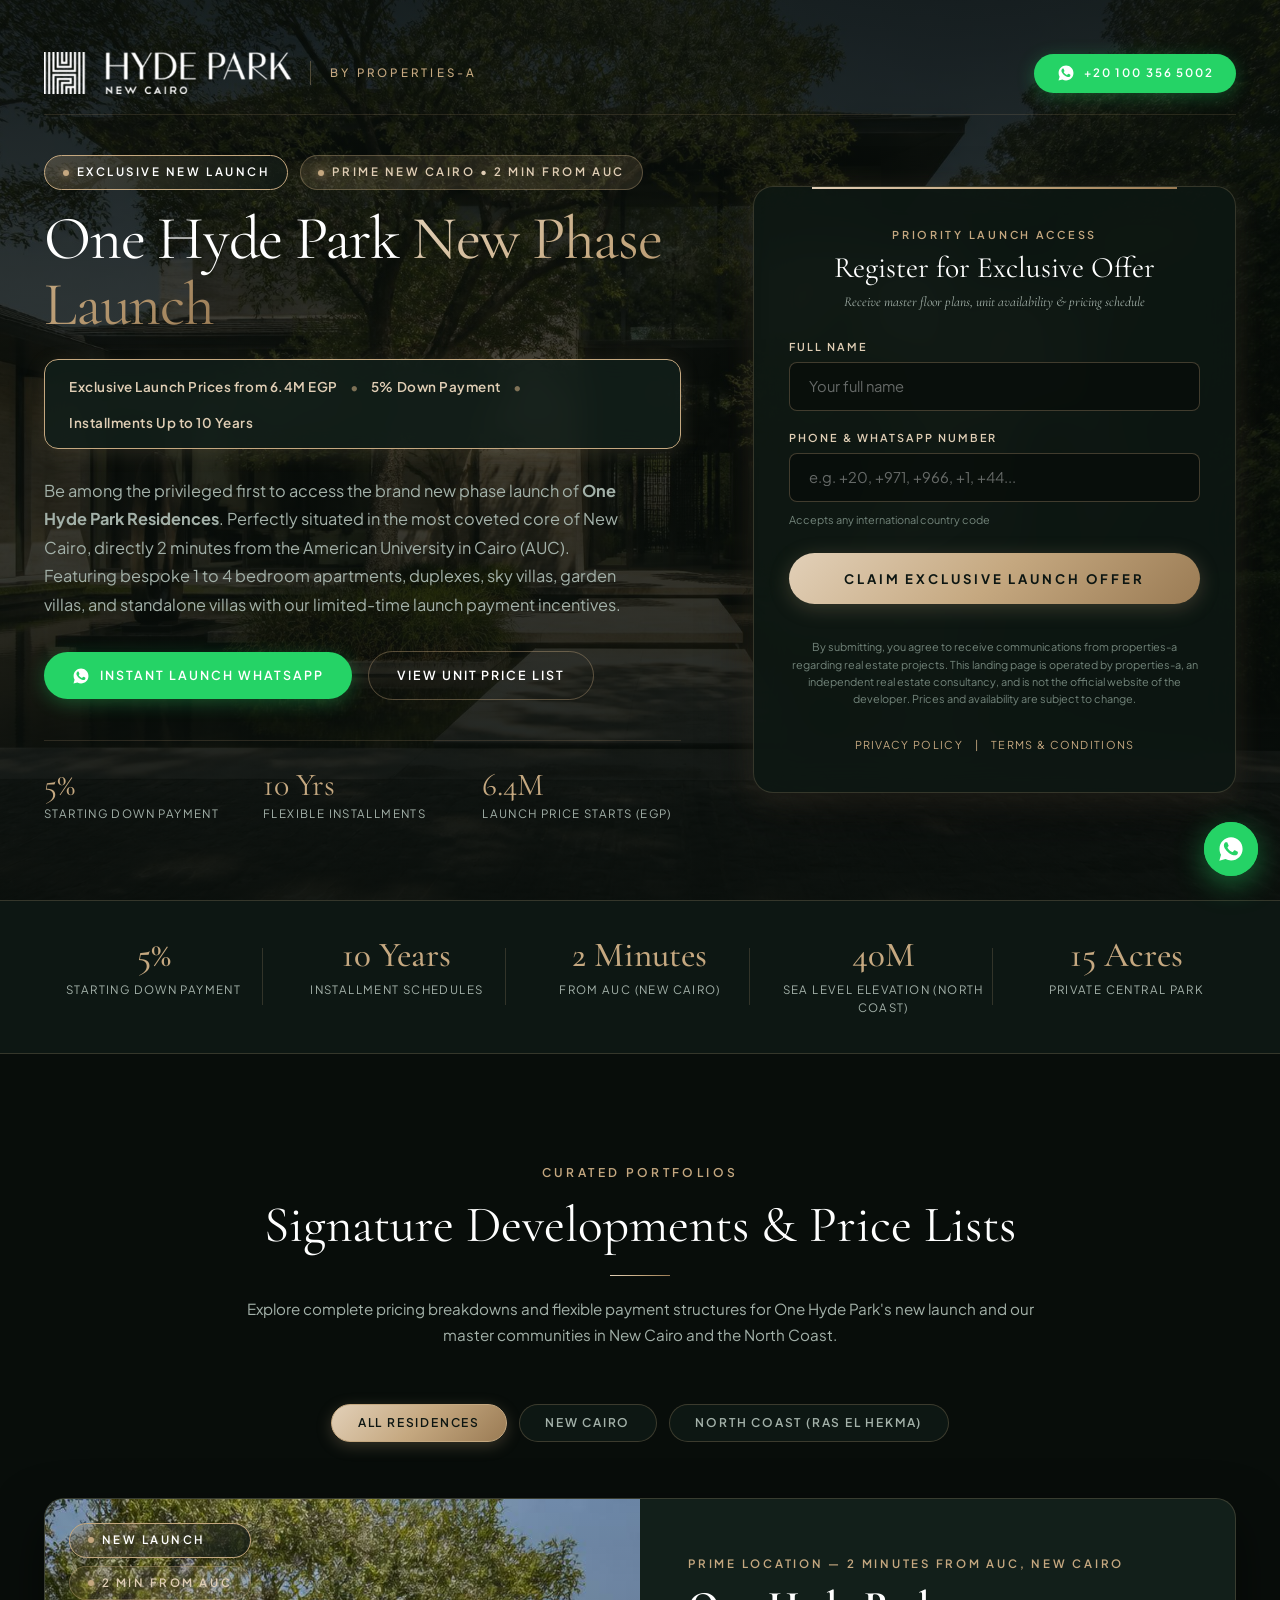
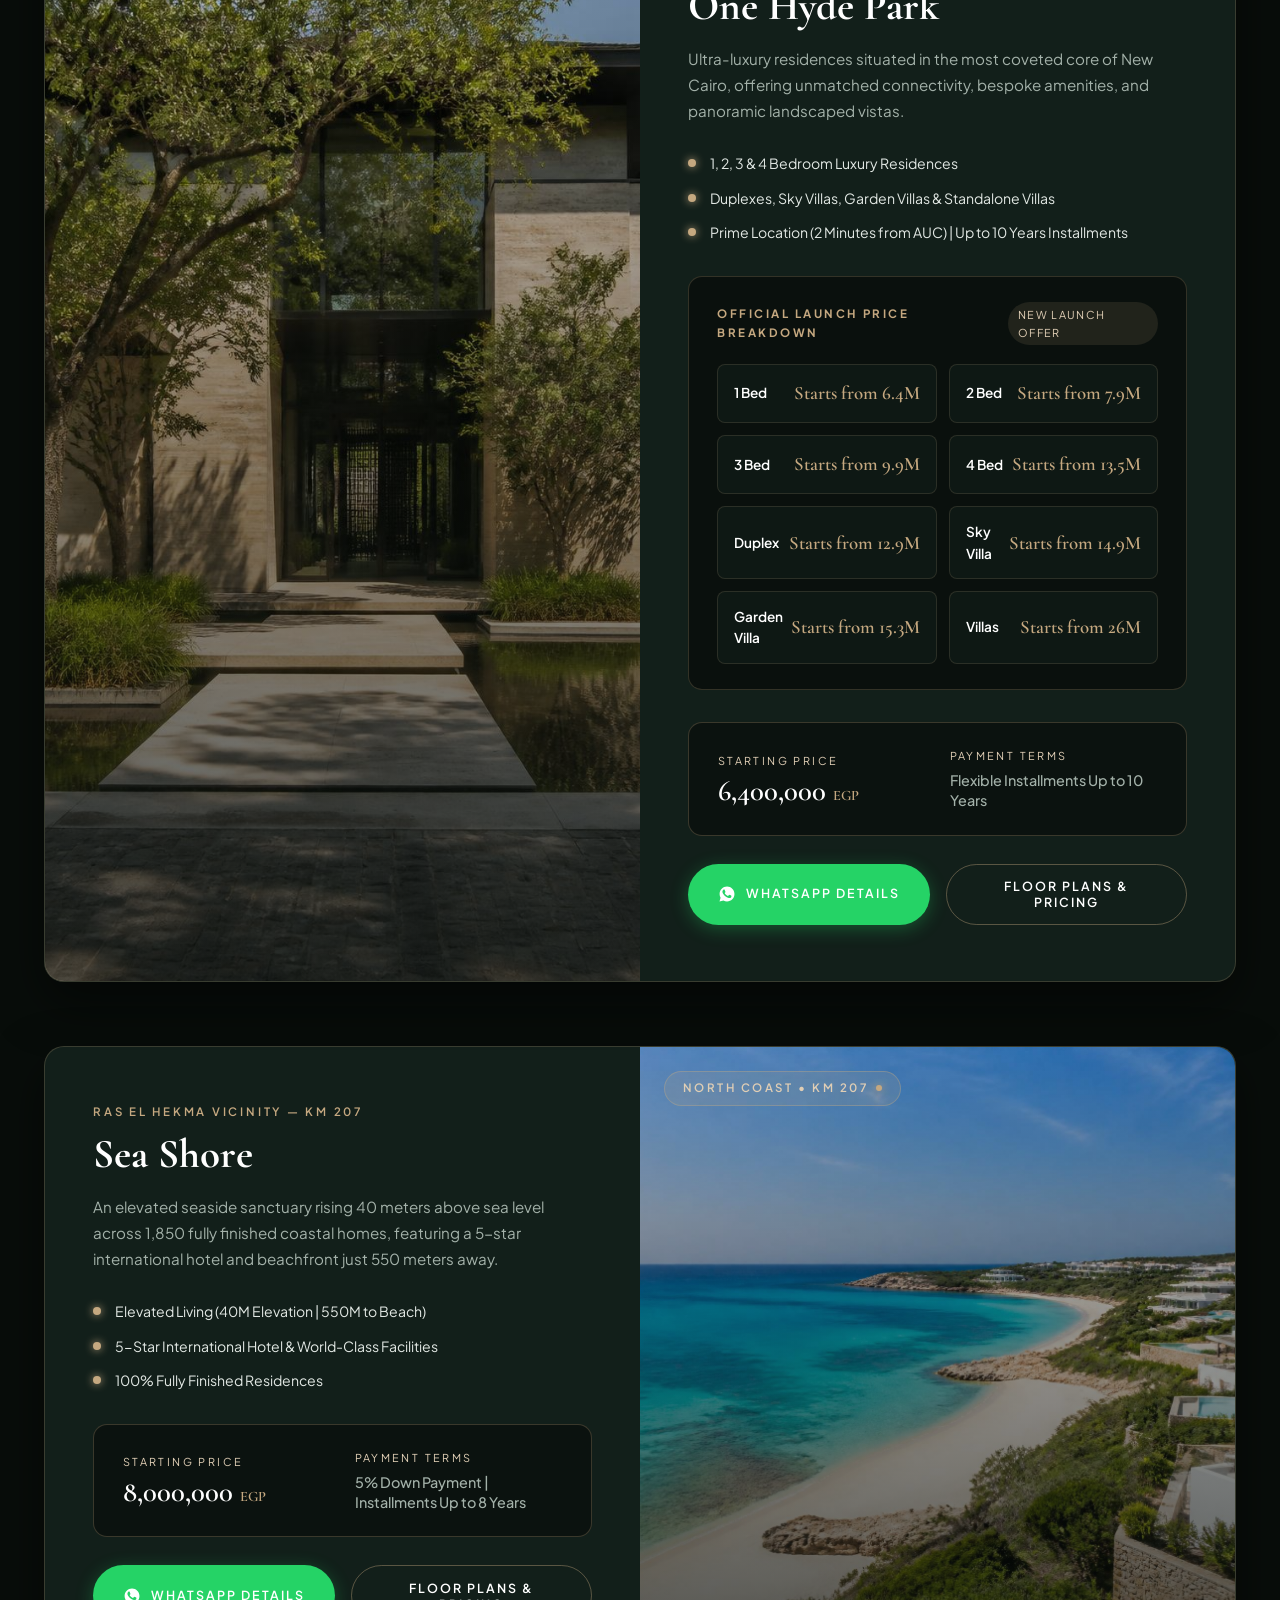
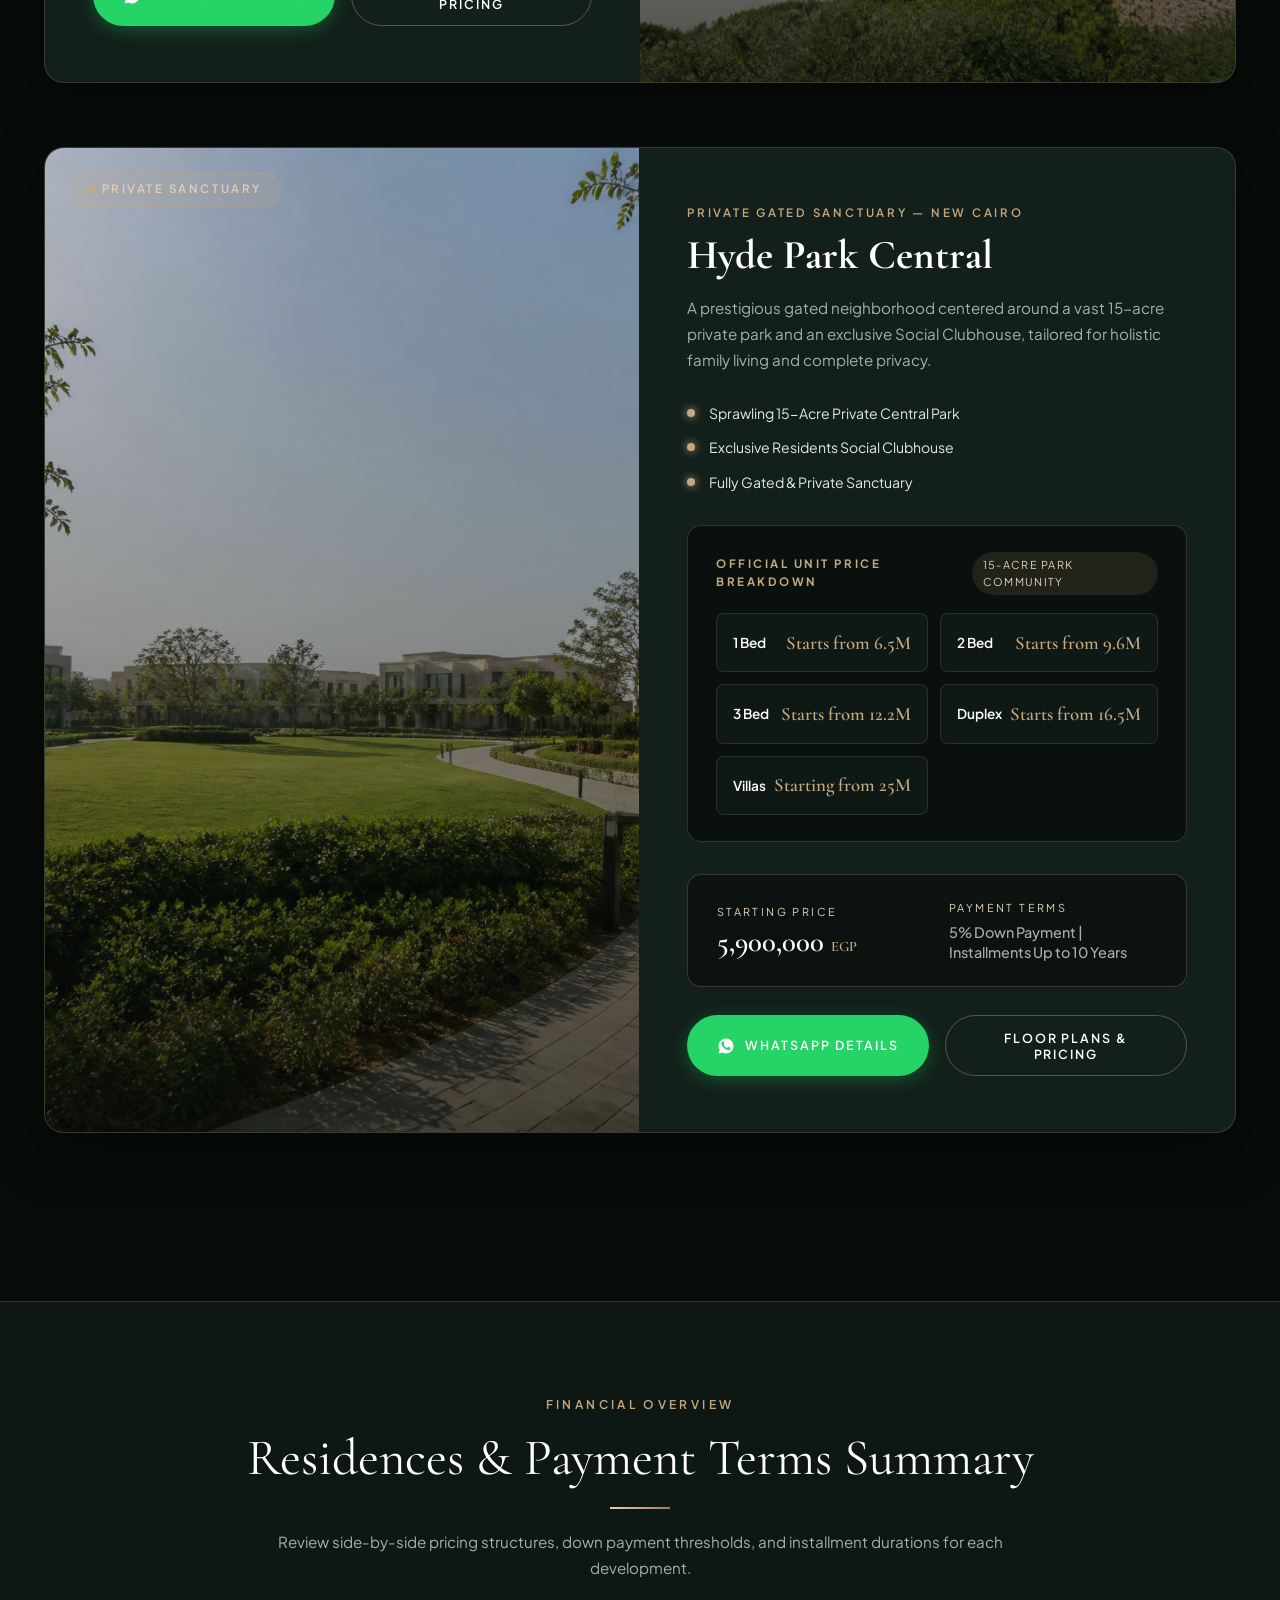
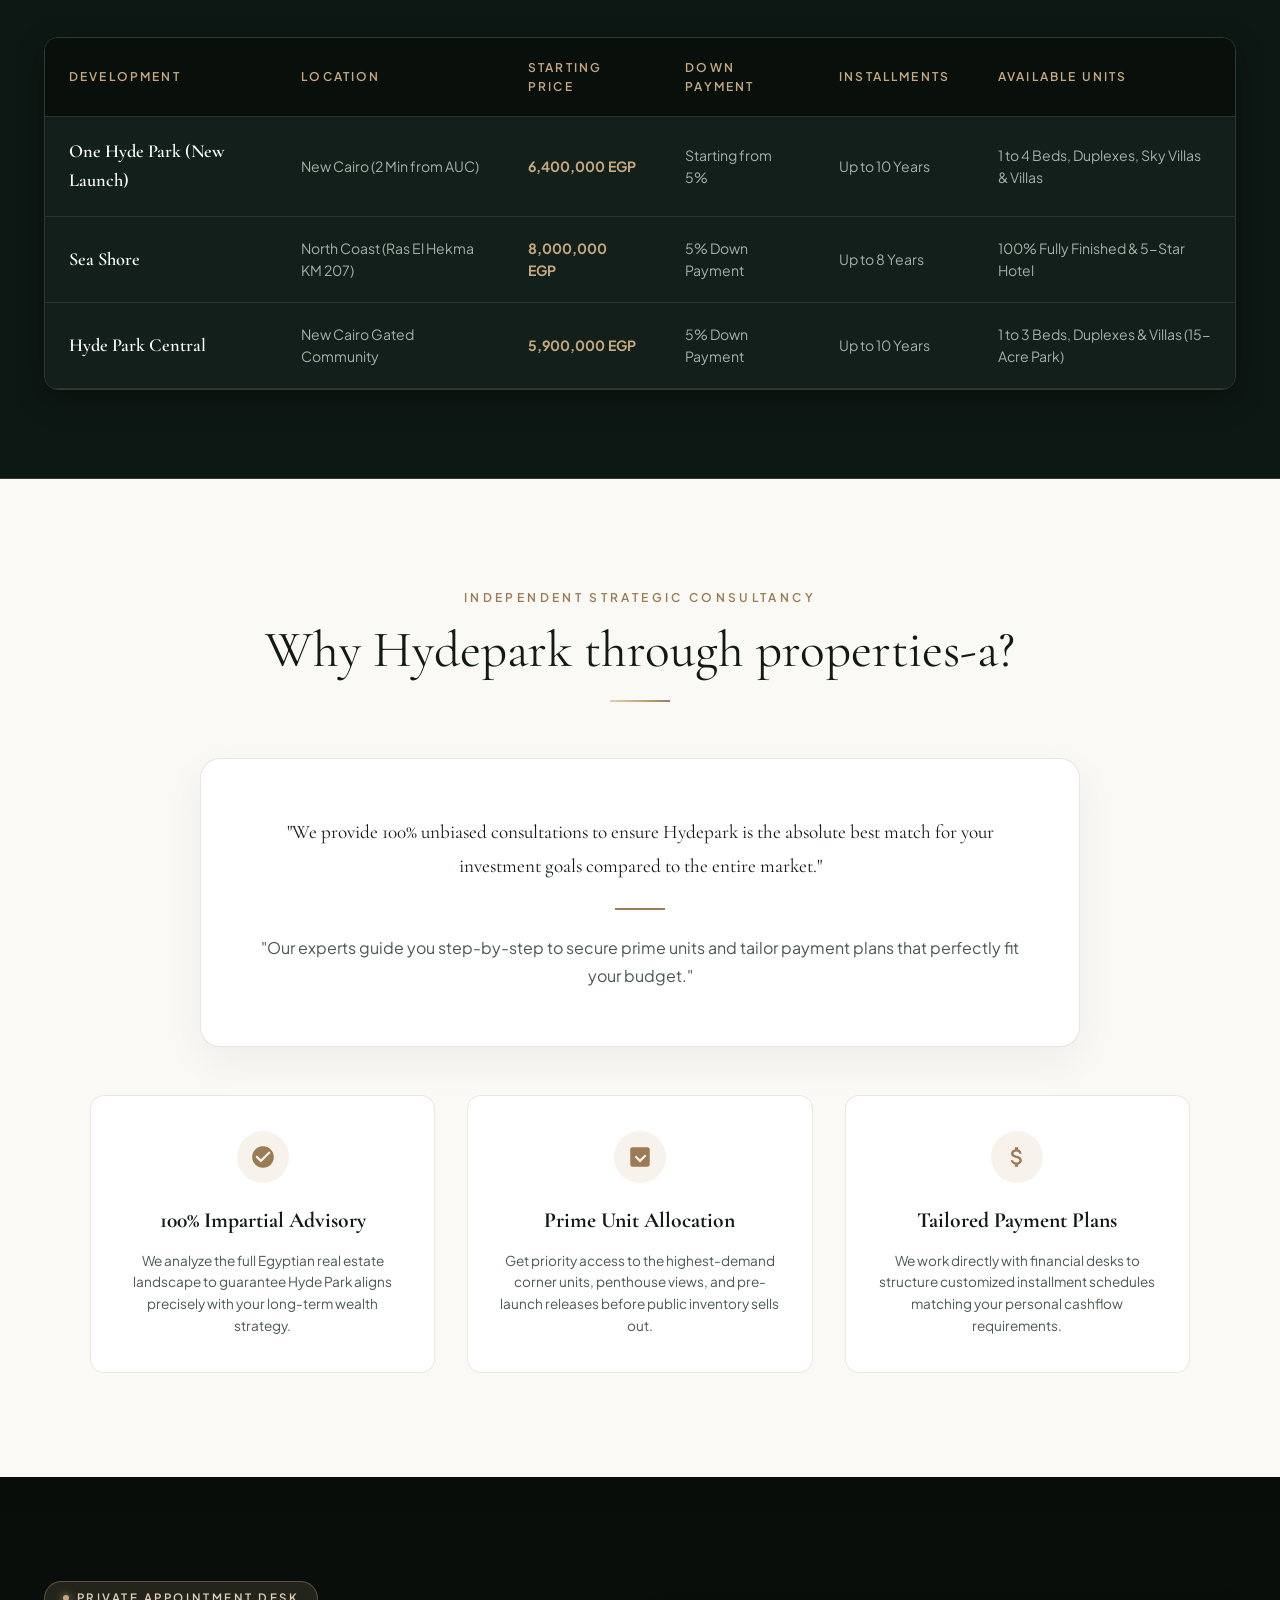
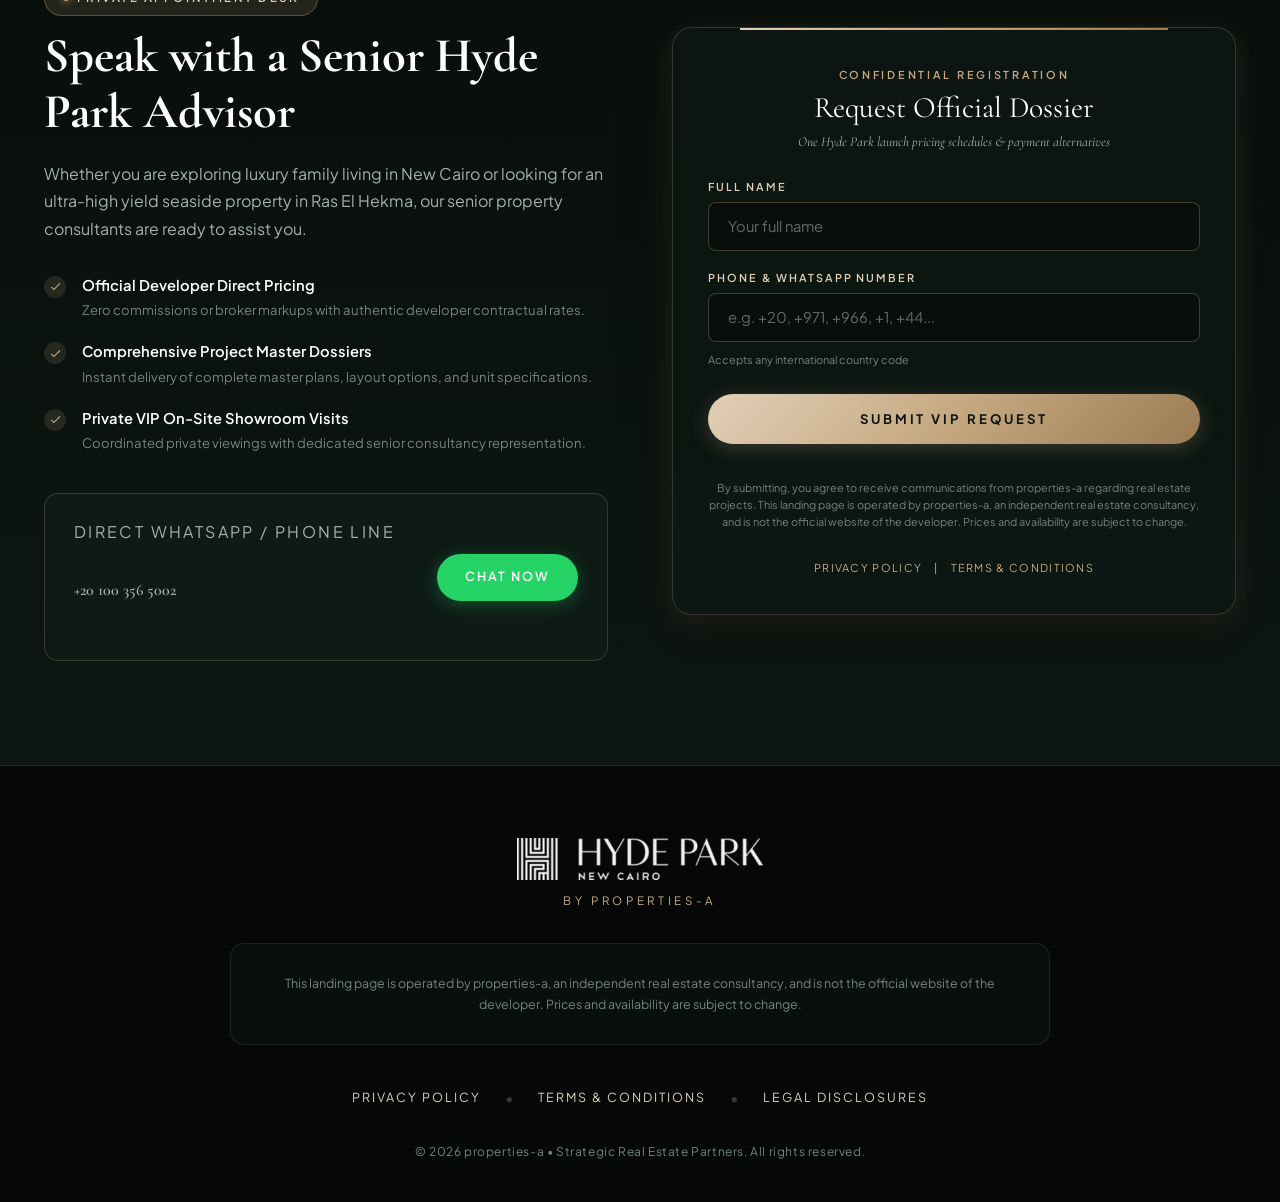
==== commit 9e3dc715: "Update hero to One Hyde Park new launch, add unit pricing breakdowns, compact whatsapp icon, and cou" ====
--- a/index.html
+++ b/index.html
@@ -3,13 +3,13 @@
 <head>
   <meta charset="UTF-8" />
   <meta name="viewport" content="width=device-width, initial-scale=1.0" />
-  <title>Hyde Park Developments | New Cairo & North Coast Residences — By Properties-a</title>
-  <meta name="description" content="Curated Hyde Park Developments residences in New Cairo and the North Coast. Down payment from 5%, installments up to 10 years. Request brochures and pricing." />
+  <title>One Hyde Park New Launch | Luxury Residences 2 Min from AUC — By Properties-a</title>
+  <meta name="description" content="Exclusive new launch of One Hyde Park Residences, New Cairo. 1 to 4 Beds, Duplexes, Sky & Garden Villas from 6.4M. 5% down payment, installments up to 10 years." />
   <meta name="author" content="properties-a" />
 
   <!-- Open Graph -->
-  <meta property="og:title" content="Hyde Park Developments | New Cairo & North Coast Residences" />
-  <meta property="og:description" content="Where serenity meets architectural splendour — One Hyde Park, Sea Shore and Hyde Park Central. Down payment from 5%." />
+  <meta property="og:title" content="One Hyde Park New Launch | Exclusive Offer 2 Min from AUC" />
+  <meta property="og:description" content="Exclusive new launch of One Hyde Park Residences. Down payment from 5%, flexible installments up to 10 years. Units starting from 6.4M." />
   <meta property="og:type" content="website" />
   <meta name="twitter:card" content="summary_large_image" />
 
@@ -27,75 +27,60 @@
 <body>
 
   <!-- ==========================================================================
-       SITE HEADER / NAVIGATION
-       ========================================================================== -->
-  <header class="site-header">
-    <div class="container nav-container">
-      <div class="brand-wrapper">
-        <a href="#hero" aria-label="Hyde Park Developments Home">
-          <img src="images/hyde-park-developments.png" alt="Hyde Park Developments" class="brand-logo-img" />
-        </a>
-        <div class="brand-sep"></div>
-        <span class="brand-subtext">By Properties-a</span>
-      </div>
-
-      <nav aria-label="Main Navigation">
-        <ul class="nav-links">
-          <li><a href="#hero" class="nav-link">Overview</a></li>
-          <li><a href="#developments" class="nav-link">Residences</a></li>
-          <li><a href="#comparison" class="nav-link">Payment Terms</a></li>
-          <li><a href="#why-us" class="nav-link">Why Properties-a</a></li>
-          <li><a href="#contact" class="nav-link">VIP Registration</a></li>
-        </ul>
-      </nav>
-
-      <div class="nav-actions">
-        <a href="https://wa.me/201003565002?text=I%20am%20interested%20in%20Hyde%20Park%20developments%20projects" target="_blank" rel="noopener noreferrer" class="btn btn-whatsapp" aria-label="Chat on WhatsApp">
-          <svg viewBox="0 0 24 24" aria-hidden="true"><path d="M12.04 2C6.58 2 2.13 6.45 2.13 11.91c0 1.75.46 3.45 1.32 4.95L2 22l5.25-1.38a9.9 9.9 0 0 0 4.79 1.22h.01c5.46 0 9.91-4.45 9.91-9.91C21.96 6.45 17.5 2 12.04 2Zm5.8 14.03c-.25.69-1.44 1.32-1.98 1.37-.54.05-1.05.24-3.59-.76-3.06-1.21-5-4.36-5.15-4.56-.15-.2-1.22-1.62-1.22-3.09 0-1.47.77-2.19 1.04-2.49.27-.3.59-.37.79-.37.2 0 .4 0 .57.01.18.01.43-.07.67.51.25.6.84 2.07.91 2.22.07.15.12.32.02.52-.1.2-.15.32-.3.5-.15.17-.31.39-.44.52-.15.15-.3.31-.13.61.17.3.76 1.25 1.63 2.03 1.12 1 2.06 1.31 2.36 1.46.3.15.47.12.65-.07.17-.2.75-.87.95-1.17.2-.3.4-.25.67-.15.27.1 1.73.82 2.03.97.3.15.5.22.57.35.07.12.07.72-.18 1.41Z"/></svg>
-          <span>WhatsApp</span>
-        </a>
-        <a href="#contact" class="btn btn-primary js-open-brochure-modal">Request Brochure</a>
-      </div>
-    </div>
-  </header>
-
-  <!-- ==========================================================================
-       HERO SECTION WITH INTEGRATED VIP LEAD FORM
+       HERO SECTION (NO FIXED HEADER, DIRECT BRAND HEADER & ONE HYDEPARK FOCUS)
        ========================================================================== -->
   <section id="hero" class="hero-section">
     <div class="hero-backdrop">
-      <img src="images/hero-parkland.jpg" alt="Sunlit manicured parklands surrounded by contemporary architecture" class="hero-backdrop-img" />
+      <img src="images/one-hyde-park.jpg" alt="One Hyde Park luxury residences new launch" class="hero-backdrop-img" />
       <div class="hero-veil"></div>
     </div>
 
     <div class="container">
+      <!-- Integrated Top Brand Bar -->
+      <div class="hero-brand-header">
+        <div class="hero-brand-left">
+          <img src="images/hyde-park-developments.png" alt="Hyde Park Developments" class="hero-brand-logo" />
+          <div class="hero-brand-divider"></div>
+          <span class="hero-brand-tag">By Properties-a</span>
+        </div>
+        <div class="hero-brand-right">
+          <a href="https://wa.me/201003565002?text=I%20am%20interested%20in%20One%20Hyde%20Park%20New%20Launch%20exclusive%20offer" target="_blank" rel="noopener noreferrer" class="btn btn-whatsapp" style="padding: 0.65rem 1.4rem; font-size: 0.72rem;">
+            <svg viewBox="0 0 24 24"><path d="M12.04 2C6.58 2 2.13 6.45 2.13 11.91c0 1.75.46 3.45 1.32 4.95L2 22l5.25-1.38a9.9 9.9 0 0 0 4.79 1.22h.01c5.46 0 9.91-4.45 9.91-9.91C21.96 6.45 17.5 2 12.04 2Zm5.8 14.03c-.25.69-1.44 1.32-1.98 1.37-.54.05-1.05.24-3.59-.76-3.06-1.21-5-4.36-5.15-4.56-.15-.2-1.22-1.62-1.22-3.09 0-1.47.77-2.19 1.04-2.49.27-.3.59-.37.79-.37.2 0 .4 0 .57.01.18.01.43-.07.67.51.25.6.84 2.07.91 2.22.07.15.12.32.02.52-.1.2-.15.32-.3.5-.15.17-.31.39-.44.52-.15.15-.3.31-.13.61.17.3.76 1.25 1.63 2.03 1.12 1 2.06 1.31 2.36 1.46.3.15.47.12.65-.07.17-.2.75-.87.95-1.17.2-.3.4-.25.67-.15.27.1 1.73.82 2.03.97.3.15.5.22.57.35.07.12.07.72-.18 1.41Z"/></svg>
+            <span>+20 100 356 5002</span>
+          </a>
+        </div>
+      </div>
+
       <div class="hero-content-grid">
-        <!-- Left Column: Narrative -->
+        <!-- Left Column: One Hyde Park New Launch Focus -->
         <div class="hero-text-col">
-          <span class="luxury-tag">Curated Master-Planned Communities &bull; By Properties-a</span>
-          
+          <div class="hero-launch-badge-row">
+            <span class="luxury-tag launch-badge">Exclusive New Launch</span>
+            <span class="luxury-tag">Prime New Cairo &bull; 2 Min from AUC</span>
+          </div>
+
           <h1 class="hero-headline">
-            Where Serenity Meets <span class="gradient-gold-text">Architectural Splendour</span>
+            One Hyde Park <span class="gradient-gold-text">New Phase Launch</span>
           </h1>
 
-          <div class="hero-highlight-bar">
-            <span class="hero-highlight-item">Down Payment from 5%</span>
-            <span class="hero-highlight-sep">&bull;</span>
-            <span class="hero-highlight-item">Installments Up to 10 Years</span>
-            <span class="hero-highlight-sep">&bull;</span>
-            <span class="hero-highlight-item">Prime New Cairo & North Coast</span>
+          <div class="hero-offer-highlight-bar">
+            <span class="hero-offer-item">Exclusive Launch Prices from 6.4M EGP</span>
+            <span class="hero-offer-sep">&bull;</span>
+            <span class="hero-offer-item">5% Down Payment</span>
+            <span class="hero-offer-sep">&bull;</span>
+            <span class="hero-offer-item">Installments Up to 10 Years</span>
           </div>
 
           <p class="hero-description">
-            Experience timeless luxury living across Hyde Park Developments' flagship master communities. Discover ultra-prime residences in New Cairo (One Hyde Park & Central) and elevated beachfront coastal sanctuaries in Ras El Hekma (Sea Shore).
+            Be among the privileged first to access the brand new phase launch of <strong>One Hyde Park Residences</strong>. Perfectly situated in the most coveted core of New Cairo, directly 2 minutes from the American University in Cairo (AUC). Featuring bespoke 1 to 4 bedroom apartments, duplexes, sky villas, garden villas, and standalone villas with our limited-time launch payment incentives.
           </p>
 
           <div class="hero-ctas">
-            <a href="https://wa.me/201003565002?text=I%20am%20interested%20in%20Hyde%20Park%20developments%20projects" target="_blank" rel="noopener noreferrer" class="btn btn-whatsapp">
+            <a href="https://wa.me/201003565002?text=I%20am%20interested%20in%20One%20Hyde%20Park%20New%20Launch%20exclusive%20offer" target="_blank" rel="noopener noreferrer" class="btn btn-whatsapp">
               <svg viewBox="0 0 24 24"><path d="M12.04 2C6.58 2 2.13 6.45 2.13 11.91c0 1.75.46 3.45 1.32 4.95L2 22l5.25-1.38a9.9 9.9 0 0 0 4.79 1.22h.01c5.46 0 9.91-4.45 9.91-9.91C21.96 6.45 17.5 2 12.04 2Zm5.8 14.03c-.25.69-1.44 1.32-1.98 1.37-.54.05-1.05.24-3.59-.76-3.06-1.21-5-4.36-5.15-4.56-.15-.2-1.22-1.62-1.22-3.09 0-1.47.77-2.19 1.04-2.49.27-.3.59-.37.79-.37.2 0 .4 0 .57.01.18.01.43-.07.67.51.25.6.84 2.07.91 2.22.07.15.12.32.02.52-.1.2-.15.32-.3.5-.15.17-.31.39-.44.52-.15.15-.3.31-.13.61.17.3.76 1.25 1.63 2.03 1.12 1 2.06 1.31 2.36 1.46.3.15.47.12.65-.07.17-.2.75-.87.95-1.17.2-.3.4-.25.67-.15.27.1 1.73.82 2.03.97.3.15.5.22.57.35.07.12.07.72-.18 1.41Z"/></svg>
-              <span>Instant VIP WhatsApp</span>
+              <span>Instant Launch WhatsApp</span>
             </a>
-            <a href="#developments" class="btn btn-outline">Explore Residences</a>
+            <a href="#one-hyde-park" class="btn btn-outline">View Unit Price List</a>
           </div>
 
           <div class="hero-pillars-row">
@@ -108,23 +93,24 @@
               <span class="pillar-label">Flexible Installments</span>
             </div>
             <div class="pillar-item">
-              <span class="pillar-num">3</span>
-              <span class="pillar-label">Iconic Destinations</span>
-            </div>
-          </div>
-        </div>
-
-        <!-- Right Column: Priority VIP Form -->
+              <span class="pillar-num">6.4M</span>
+              <span class="pillar-label">Launch Price Starts (EGP)</span>
+            </div>
+          </div>
+        </div>
+
+        <!-- Right Column: Priority VIP Form (No Preferred Project Dropdown, Any Country Code) -->
         <div class="hero-form-col">
           <div class="hero-form-card">
             <div class="form-header">
-              <span class="form-header-badge">Exclusive Direct Access</span>
-              <h2 class="form-header-title">Register Your Interest</h2>
-              <p class="form-header-sub">Receive official master brochures, floor plans & private pricing</p>
+              <span class="form-header-badge">Priority Launch Access</span>
+              <h2 class="form-header-title">Register for Exclusive Offer</h2>
+              <p class="form-header-sub">Receive master floor plans, unit availability & pricing schedule</p>
             </div>
 
             <form id="hero-lead-form" class="vip-form">
               <input type="hidden" name="access_key" value="185210b5-4e86-4947-a507-01ec0754aa27" />
+              <input type="hidden" name="project" value="One Hyde Park - New Launch" />
 
               <div class="form-group">
                 <label for="hero-fullName" class="form-label">Full Name</label>
@@ -133,21 +119,12 @@
 
               <div class="form-group">
                 <label for="hero-phone" class="form-label">Phone & WhatsApp Number</label>
-                <input type="tel" id="hero-phone" name="phone" class="form-input" placeholder="+20 100 ... or local number" required />
-              </div>
-
-              <div class="form-group">
-                <label for="hero-project" class="form-label">Preferred Project</label>
-                <select id="hero-project" name="project" class="form-select">
-                  <option value="All Hyde Park Projects">All Hyde Park Projects</option>
-                  <option value="One Hyde Park - New Cairo">One Hyde Park — New Cairo (From 6.4M)</option>
-                  <option value="Sea Shore - North Coast">Sea Shore — North Coast KM 207 (From 8.0M)</option>
-                  <option value="Hyde Park Central - New Cairo">Hyde Park Central — New Cairo (From 5.9M)</option>
-                </select>
+                <input type="tel" id="hero-phone" name="phone" class="form-input" placeholder="e.g. +20, +971, +966, +1, +44..." required />
+                <span class="form-input-help">Accepts any international country code</span>
               </div>
 
               <button type="submit" class="btn btn-primary form-submit-btn">
-                <span>Request Project Details</span>
+                <span>Claim Exclusive Launch Offer</span>
               </button>
 
               <p class="form-disclaimer">
@@ -203,10 +180,10 @@
     <div class="container">
       <div class="section-head">
         <span class="section-subtitle">Curated Portfolios</span>
-        <h2 class="section-title">Signature Developments</h2>
+        <h2 class="section-title">Signature Developments & Price Lists</h2>
         <div class="gold-divider"></div>
         <p class="section-description">
-          Each Hyde Park community represents a benchmark in bespoke master planning, uncompromising security, and exceptional capital appreciation across Egypt's most sought-after growth corridors.
+          Explore complete pricing breakdowns and flexible payment structures for One Hyde Park's new launch and our master communities in New Cairo and the North Coast.
         </p>
       </div>
 
@@ -217,19 +194,20 @@
         <button class="tab-btn" data-filter="north-coast">North Coast (Ras El Hekma)</button>
       </div>
 
-      <!-- Project 1: One Hyde Park -->
+      <!-- Project 1: One Hyde Park (With Full Detailed Breakdown) -->
       <article class="project-card" data-category="new-cairo" id="one-hyde-park">
         <div class="project-card-grid">
           <div class="project-card-media">
             <img src="images/one-hyde-park.jpg" alt="One Hyde Park — architectural view" loading="lazy" class="project-card-img" />
             <div class="media-badge-top">
-              <span class="luxury-tag">New Cairo Core</span>
+              <span class="luxury-tag launch-badge">New Launch</span>
+              <span class="luxury-tag">2 Min from AUC</span>
             </div>
             <div class="media-gradient-veil"></div>
           </div>
 
           <div class="project-card-content">
-            <span class="project-loc-tag">Prime Location — 2 Minutes from AUC</span>
+            <span class="project-loc-tag">Prime Location — 2 Minutes from AUC, New Cairo</span>
             <h3 class="project-title">One Hyde Park</h3>
             <p class="project-desc">
               Ultra-luxury residences situated in the most coveted core of New Cairo, offering unmatched connectivity, bespoke amenities, and panoramic landscaped vistas.
@@ -238,13 +216,59 @@
             <ul class="features-list">
               <li class="feature-item">
                 <span class="feature-item-icon"></span>
-                <span>1, 2 & 3 Bedroom Luxury Residences</span>
-              </li>
-              <li class="feature-item">
-                <span class="feature-item-icon"></span>
-                <span>Prime Location (2 Minutes from AUC)</span>
+                <span>1, 2, 3 & 4 Bedroom Luxury Residences</span>
+              </li>
+              <li class="feature-item">
+                <span class="feature-item-icon"></span>
+                <span>Duplexes, Sky Villas, Garden Villas & Standalone Villas</span>
+              </li>
+              <li class="feature-item">
+                <span class="feature-item-icon"></span>
+                <span>Prime Location (2 Minutes from AUC) | Up to 10 Years Installments</span>
               </li>
             </ul>
+
+            <!-- Detailed Unit Breakdown for One Hyde Park -->
+            <div class="unit-breakdown-box">
+              <div class="unit-breakdown-head">
+                <span class="unit-breakdown-title">Official Launch Price Breakdown</span>
+                <span class="unit-breakdown-badge">New Launch Offer</span>
+              </div>
+              <div class="unit-pricing-grid">
+                <div class="unit-price-card">
+                  <span class="unit-name">1 Bed</span>
+                  <span class="unit-price-badge">Starts from 6.4M</span>
+                </div>
+                <div class="unit-price-card">
+                  <span class="unit-name">2 Bed</span>
+                  <span class="unit-price-badge">Starts from 7.9M</span>
+                </div>
+                <div class="unit-price-card">
+                  <span class="unit-name">3 Bed</span>
+                  <span class="unit-price-badge">Starts from 9.9M</span>
+                </div>
+                <div class="unit-price-card">
+                  <span class="unit-name">4 Bed</span>
+                  <span class="unit-price-badge">Starts from 13.5M</span>
+                </div>
+                <div class="unit-price-card">
+                  <span class="unit-name">Duplex</span>
+                  <span class="unit-price-badge">Starts from 12.9M</span>
+                </div>
+                <div class="unit-price-card">
+                  <span class="unit-name">Sky Villa</span>
+                  <span class="unit-price-badge">Starts from 14.9M</span>
+                </div>
+                <div class="unit-price-card">
+                  <span class="unit-name">Garden Villa</span>
+                  <span class="unit-price-badge">Starts from 15.3M</span>
+                </div>
+                <div class="unit-price-card">
+                  <span class="unit-name">Villas</span>
+                  <span class="unit-price-badge">Starts from 26M</span>
+                </div>
+              </div>
+            </div>
 
             <div class="project-pricing-box">
               <div class="pricing-col">
@@ -258,11 +282,11 @@
             </div>
 
             <div class="project-actions">
-              <a href="https://wa.me/201003565002?text=I%20am%20interested%20in%20One%20Hyde%20Park%2C%20New%20Cairo" target="_blank" rel="noopener noreferrer" class="btn btn-whatsapp" data-wa-project="one-hyde-park">
+              <a href="https://wa.me/201003565002?text=I%20am%20interested%20in%20One%20Hyde%20Park%20New%20Launch%20exclusive%20offer%2C%20New%20Cairo" target="_blank" rel="noopener noreferrer" class="btn btn-whatsapp" data-wa-project="one-hyde-park">
                 <svg viewBox="0 0 24 24"><path d="M12.04 2C6.58 2 2.13 6.45 2.13 11.91c0 1.75.46 3.45 1.32 4.95L2 22l5.25-1.38a9.9 9.9 0 0 0 4.79 1.22h.01c5.46 0 9.91-4.45 9.91-9.91C21.96 6.45 17.5 2 12.04 2Zm5.8 14.03c-.25.69-1.44 1.32-1.98 1.37-.54.05-1.05.24-3.59-.76-3.06-1.21-5-4.36-5.15-4.56-.15-.2-1.22-1.62-1.22-3.09 0-1.47.77-2.19 1.04-2.49.27-.3.59-.37.79-.37.2 0 .4 0 .57.01.18.01.43-.07.67.51.25.6.84 2.07.91 2.22.07.15.12.32.02.52-.1.2-.15.32-.3.5-.15.17-.31.39-.44.52-.15.15-.3.31-.13.61.17.3.76 1.25 1.63 2.03 1.12 1 2.06 1.31 2.36 1.46.3.15.47.12.65-.07.17-.2.75-.87.95-1.17.2-.3.4-.25.67-.15.27.1 1.73.82 2.03.97.3.15.5.22.57.35.07.12.07.72-.18 1.41Z"/></svg>
-                <span>Contact on WhatsApp</span>
+                <span>WhatsApp Details</span>
               </a>
-              <button class="btn btn-outline js-open-brochure-modal" data-project="One Hyde Park - New Cairo">
+              <button class="btn btn-outline js-open-brochure-modal" data-project="One Hyde Park - New Launch">
                 <span>Floor Plans & Pricing</span>
               </button>
             </div>
@@ -270,7 +294,7 @@
         </div>
       </article>
 
-      <!-- Project 2: Sea Shore (Reversed Layout) -->
+      <!-- Project 2: Sea Shore (North Coast) -->
       <article class="project-card reversed" data-category="north-coast" id="sea-shore">
         <div class="project-card-grid">
           <div class="project-card-media">
@@ -317,7 +341,7 @@
             <div class="project-actions">
               <a href="https://wa.me/201003565002?text=I%20am%20interested%20in%20Sea%20Shore%2C%20North%20Coast%20KM%20207" target="_blank" rel="noopener noreferrer" class="btn btn-whatsapp" data-wa-project="sea-shore">
                 <svg viewBox="0 0 24 24"><path d="M12.04 2C6.58 2 2.13 6.45 2.13 11.91c0 1.75.46 3.45 1.32 4.95L2 22l5.25-1.38a9.9 9.9 0 0 0 4.79 1.22h.01c5.46 0 9.91-4.45 9.91-9.91C21.96 6.45 17.5 2 12.04 2Zm5.8 14.03c-.25.69-1.44 1.32-1.98 1.37-.54.05-1.05.24-3.59-.76-3.06-1.21-5-4.36-5.15-4.56-.15-.2-1.22-1.62-1.22-3.09 0-1.47.77-2.19 1.04-2.49.27-.3.59-.37.79-.37.2 0 .4 0 .57.01.18.01.43-.07.67.51.25.6.84 2.07.91 2.22.07.15.12.32.02.52-.1.2-.15.32-.3.5-.15.17-.31.39-.44.52-.15.15-.3.31-.13.61.17.3.76 1.25 1.63 2.03 1.12 1 2.06 1.31 2.36 1.46.3.15.47.12.65-.07.17-.2.75-.87.95-1.17.2-.3.4-.25.67-.15.27.1 1.73.82 2.03.97.3.15.5.22.57.35.07.12.07.72-.18 1.41Z"/></svg>
-                <span>Contact on WhatsApp</span>
+                <span>WhatsApp Details</span>
               </a>
               <button class="btn btn-outline js-open-brochure-modal" data-project="Sea Shore - North Coast">
                 <span>Floor Plans & Pricing</span>
@@ -327,7 +351,7 @@
         </div>
       </article>
 
-      <!-- Project 3: Hyde Park Central -->
+      <!-- Project 3: Hyde Park Central (With Full Detailed Breakdown) -->
       <article class="project-card" data-category="new-cairo" id="hyde-park-central">
         <div class="project-card-grid">
           <div class="project-card-media">
@@ -339,7 +363,7 @@
           </div>
 
           <div class="project-card-content">
-            <span class="project-loc-tag">Private Gated Sanctuary</span>
+            <span class="project-loc-tag">Private Gated Sanctuary — New Cairo</span>
             <h3 class="project-title">Hyde Park Central</h3>
             <p class="project-desc">
               A prestigious gated neighborhood centered around a vast 15-acre private park and an exclusive Social Clubhouse, tailored for holistic family living and complete privacy.
@@ -360,6 +384,36 @@
               </li>
             </ul>
 
+            <!-- Detailed Unit Breakdown for Hyde Park Central -->
+            <div class="unit-breakdown-box">
+              <div class="unit-breakdown-head">
+                <span class="unit-breakdown-title">Official Unit Price Breakdown</span>
+                <span class="unit-breakdown-badge">15-Acre Park Community</span>
+              </div>
+              <div class="unit-pricing-grid">
+                <div class="unit-price-card">
+                  <span class="unit-name">1 Bed</span>
+                  <span class="unit-price-badge">Starts from 6.5M</span>
+                </div>
+                <div class="unit-price-card">
+                  <span class="unit-name">2 Bed</span>
+                  <span class="unit-price-badge">Starts from 9.6M</span>
+                </div>
+                <div class="unit-price-card">
+                  <span class="unit-name">3 Bed</span>
+                  <span class="unit-price-badge">Starts from 12.2M</span>
+                </div>
+                <div class="unit-price-card">
+                  <span class="unit-name">Duplex</span>
+                  <span class="unit-price-badge">Starts from 16.5M</span>
+                </div>
+                <div class="unit-price-card">
+                  <span class="unit-name">Villas</span>
+                  <span class="unit-price-badge">Starting from 25M</span>
+                </div>
+              </div>
+            </div>
+
             <div class="project-pricing-box">
               <div class="pricing-col">
                 <span class="pricing-label">Starting Price</span>
@@ -374,7 +428,7 @@
             <div class="project-actions">
               <a href="https://wa.me/201003565002?text=I%20am%20interested%20in%20Hyde%20Park%20Central%2C%20New%20Cairo" target="_blank" rel="noopener noreferrer" class="btn btn-whatsapp" data-wa-project="hyde-park-central">
                 <svg viewBox="0 0 24 24"><path d="M12.04 2C6.58 2 2.13 6.45 2.13 11.91c0 1.75.46 3.45 1.32 4.95L2 22l5.25-1.38a9.9 9.9 0 0 0 4.79 1.22h.01c5.46 0 9.91-4.45 9.91-9.91C21.96 6.45 17.5 2 12.04 2Zm5.8 14.03c-.25.69-1.44 1.32-1.98 1.37-.54.05-1.05.24-3.59-.76-3.06-1.21-5-4.36-5.15-4.56-.15-.2-1.22-1.62-1.22-3.09 0-1.47.77-2.19 1.04-2.49.27-.3.59-.37.79-.37.2 0 .4 0 .57.01.18.01.43-.07.67.51.25.6.84 2.07.91 2.22.07.15.12.32.02.52-.1.2-.15.32-.3.5-.15.17-.31.39-.44.52-.15.15-.3.31-.13.61.17.3.76 1.25 1.63 2.03 1.12 1 2.06 1.31 2.36 1.46.3.15.47.12.65-.07.17-.2.75-.87.95-1.17.2-.3.4-.25.67-.15.27.1 1.73.82 2.03.97.3.15.5.22.57.35.07.12.07.72-.18 1.41Z"/></svg>
-                <span>Contact on WhatsApp</span>
+                <span>WhatsApp Details</span>
               </a>
               <button class="btn btn-outline js-open-brochure-modal" data-project="Hyde Park Central - New Cairo">
                 <span>Floor Plans & Pricing</span>
@@ -409,17 +463,17 @@
               <th>Starting Price</th>
               <th>Down Payment</th>
               <th>Installments</th>
-              <th>Finishing / Highlights</th>
+              <th>Available Units</th>
             </tr>
           </thead>
           <tbody>
             <tr>
-              <td><span class="table-proj-name">One Hyde Park</span></td>
+              <td><span class="table-proj-name">One Hyde Park (New Launch)</span></td>
               <td>New Cairo (2 Min from AUC)</td>
               <td><strong style="color: var(--color-gold);">6,400,000 EGP</strong></td>
               <td>Starting from 5%</td>
               <td>Up to 10 Years</td>
-              <td>1, 2 & 3 Bedroom Luxury Layouts</td>
+              <td>1 to 4 Beds, Duplexes, Sky Villas & Villas</td>
             </tr>
             <tr>
               <td><span class="table-proj-name">Sea Shore</span></td>
@@ -435,7 +489,7 @@
               <td><strong style="color: var(--color-gold);">5,900,000 EGP</strong></td>
               <td>5% Down Payment</td>
               <td>Up to 10 Years</td>
-              <td>15-Acre Private Park & Clubhouse</td>
+              <td>1 to 3 Beds, Duplexes & Villas (15-Acre Park)</td>
             </tr>
           </tbody>
         </table>
@@ -478,7 +532,7 @@
             <svg viewBox="0 0 24 24"><path d="M19 3H5c-1.1 0-2 .9-2 2v14c0 1.1.9 2 2 2h14c1.1 0 2-.9 2-2V5c0-1.1-.9-2-2-2zm-7 14l-5-5 1.41-1.41L12 14.17l4.59-4.58L18 11l-6 6z"/></svg>
           </div>
           <h4>Prime Unit Allocation</h4>
-          <p>Get priority access to the highest-demand corner units, penthouse views, and beachfront villas before public release.</p>
+          <p>Get priority access to the highest-demand corner units, penthouse views, and pre-launch releases before public inventory sells out.</p>
         </div>
 
         <div class="advisory-pillar-card">
@@ -522,7 +576,7 @@
               </div>
               <div>
                 <h5>Comprehensive Project Master Dossiers</h5>
-                <p>Instant PDF delivery of complete master plans, layouts, and construction updates.</p>
+                <p>Instant delivery of complete master plans, layout options, and unit specifications.</p>
               </div>
             </li>
             <li class="benefit-item">
@@ -531,7 +585,7 @@
               </div>
               <div>
                 <h5>Private VIP On-Site Showroom Visits</h5>
-                <p>Coordinated private viewings with dedicated developer representation.</p>
+                <p>Coordinated private viewings with dedicated senior consultancy representation.</p>
               </div>
             </li>
           </ul>
@@ -541,23 +595,24 @@
               <p class="advisor-text-small">Direct WhatsApp / Phone Line</p>
               <p class="advisor-phone-number">+20 100 356 5002</p>
             </div>
-            <a href="https://wa.me/201003565002?text=I%20am%20interested%20in%20Hyde%20Park%20developments%20projects" target="_blank" rel="noopener noreferrer" class="btn btn-whatsapp">
+            <a href="https://wa.me/201003565002?text=I%20am%20interested%20in%20One%20Hyde%20Park%20New%20Launch%20exclusive%20offer" target="_blank" rel="noopener noreferrer" class="btn btn-whatsapp">
               <span>Chat Now</span>
             </a>
           </div>
         </div>
 
-        <!-- Right: Registration Form -->
+        <!-- Right: Registration Form (No Preferred Project Dropdown, Any Country Code) -->
         <div class="consultation-form-col">
           <div class="hero-form-card">
             <div class="form-header">
               <span class="form-header-badge">Confidential Registration</span>
               <h3 class="form-header-title">Request Official Dossier</h3>
-              <p class="form-header-sub">Official pricing schedules & payment alternatives</p>
+              <p class="form-header-sub">One Hyde Park launch pricing schedules & payment alternatives</p>
             </div>
 
             <form id="section-lead-form" class="vip-form">
               <input type="hidden" name="access_key" value="185210b5-4e86-4947-a507-01ec0754aa27" />
+              <input type="hidden" name="project" value="One Hyde Park - Launch Inquiry" />
 
               <div class="form-group">
                 <label for="section-fullName" class="form-label">Full Name</label>
@@ -566,17 +621,8 @@
 
               <div class="form-group">
                 <label for="section-phone" class="form-label">Phone & WhatsApp Number</label>
-                <input type="tel" id="section-phone" name="phone" class="form-input" placeholder="+20 100 ... or mobile number" required />
-              </div>
-
-              <div class="form-group">
-                <label for="section-project" class="form-label">Select Development</label>
-                <select id="section-project" name="project" class="form-select">
-                  <option value="All Hyde Park Projects">All Hyde Park Projects</option>
-                  <option value="One Hyde Park - New Cairo">One Hyde Park — New Cairo (From 6.4M EGP)</option>
-                  <option value="Sea Shore - North Coast">Sea Shore — North Coast KM 207 (From 8.0M EGP)</option>
-                  <option value="Hyde Park Central - New Cairo">Hyde Park Central — New Cairo (From 5.9M EGP)</option>
-                </select>
+                <input type="tel" id="section-phone" name="phone" class="form-input" placeholder="e.g. +20, +971, +966, +1, +44..." required />
+                <span class="form-input-help">Accepts any international country code</span>
               </div>
 
               <button type="submit" class="btn btn-primary form-submit-btn">
@@ -632,12 +678,11 @@
   </footer>
 
   <!-- ==========================================================================
-       FLOATING WHATSAPP & STICKY MOBILE BOTTOM BAR
-       ========================================================================== -->
-  <a href="https://wa.me/201003565002?text=I%20am%20interested%20in%20Hyde%20Park%20developments%20projects" target="_blank" rel="noopener noreferrer" class="floating-whatsapp" aria-label="Contact us on WhatsApp (+201003565002)">
+       FLOATING WHATSAPP (COMPACT ICON ONLY, NO TEXT) & MOBILE ACTION BAR
+       ========================================================================== -->
+  <a href="https://wa.me/201003565002?text=I%20am%20interested%20in%20One%20Hyde%20Park%20New%20Launch%20exclusive%20offer" target="_blank" rel="noopener noreferrer" class="floating-whatsapp" aria-label="Contact on WhatsApp (+201003565002)">
     <div class="floating-pulse"></div>
     <svg viewBox="0 0 24 24" aria-hidden="true"><path d="M12.04 2C6.58 2 2.13 6.45 2.13 11.91c0 1.75.46 3.45 1.32 4.95L2 22l5.25-1.38a9.9 9.9 0 0 0 4.79 1.22h.01c5.46 0 9.91-4.45 9.91-9.91C21.96 6.45 17.5 2 12.04 2Zm5.8 14.03c-.25.69-1.44 1.32-1.98 1.37-.54.05-1.05.24-3.59-.76-3.06-1.21-5-4.36-5.15-4.56-.15-.2-1.22-1.62-1.22-3.09 0-1.47.77-2.19 1.04-2.49.27-.3.59-.37.79-.37.2 0 .4 0 .57.01.18.01.43-.07.67.51.25.6.84 2.07.91 2.22.07.15.12.32.02.52-.1.2-.15.32-.3.5-.15.17-.31.39-.44.52-.15.15-.3.31-.13.61.17.3.76 1.25 1.63 2.03 1.12 1 2.06 1.31 2.36 1.46.3.15.47.12.65-.07.17-.2.75-.87.95-1.17.2-.3.4-.25.67-.15.27.1 1.73.82 2.03.97.3.15.5.22.57.35.07.12.07.72-.18 1.41Z"/></svg>
-    <span class="floating-whatsapp-text">WhatsApp Inquiry</span>
   </a>
 
   <!-- Mobile Sticky Bottom Bar (Visible on screens < 768px) -->
@@ -647,7 +692,7 @@
         <svg viewBox="0 0 24 24" style="width:16px; height:16px;"><path d="M6.62 10.79a15.053 15.053 0 006.59 6.59l2.2-2.2c.27-.27.67-.36 1.02-.24 1.12.37 2.33.57 3.57.57.55 0 1 .45 1 1V20c0 .55-.45 1-1 1-9.39 0-17-7.61-17-17 0-.55.45-1 1-1h3.5c.55 0 1 .45 1 1 0 1.25.2 2.45.57 3.57.11.35.03.74-.25 1.02l-2.2 2.2z"/></svg>
         <span>Call Now</span>
       </a>
-      <a href="https://wa.me/201003565002?text=I%20am%20interested%20in%20Hyde%20Park%20developments%20projects" target="_blank" rel="noopener noreferrer" class="btn btn-whatsapp" style="font-size: 0.75rem; padding: 0.75rem 0.5rem;">
+      <a href="https://wa.me/201003565002?text=I%20am%20interested%20in%20One%20Hyde%20Park%20New%20Launch%20exclusive%20offer" target="_blank" rel="noopener noreferrer" class="btn btn-whatsapp" style="font-size: 0.75rem; padding: 0.75rem 0.5rem;">
         <svg viewBox="0 0 24 24" style="width:16px; height:16px;"><path d="M12.04 2C6.58 2 2.13 6.45 2.13 11.91c0 1.75.46 3.45 1.32 4.95L2 22l5.25-1.38a9.9 9.9 0 0 0 4.79 1.22h.01c5.46 0 9.91-4.45 9.91-9.91C21.96 6.45 17.5 2 12.04 2Zm5.8 14.03c-.25.69-1.44 1.32-1.98 1.37-.54.05-1.05.24-3.59-.76-3.06-1.21-5-4.36-5.15-4.56-.15-.2-1.22-1.62-1.22-3.09 0-1.47.77-2.19 1.04-2.49.27-.3.59-.37.79-.37.2 0 .4 0 .57.01.18.01.43-.07.67.51.25.6.84 2.07.91 2.22.07.15.12.32.02.52-.1.2-.15.32-.3.5-.15.17-.31.39-.44.52-.15.15-.3.31-.13.61.17.3.76 1.25 1.63 2.03 1.12 1 2.06 1.31 2.36 1.46.3.15.47.12.65-.07.17-.2.75-.87.95-1.17.2-.3.4-.25.67-.15.27.1 1.73.82 2.03.97.3.15.5.22.57.35.07.12.07.72-.18 1.41Z"/></svg>
         <span>WhatsApp</span>
       </a>
@@ -655,7 +700,7 @@
   </aside>
 
   <!-- ==========================================================================
-       MODAL: BROCHURE & FLOOR PLANS INQUIRY
+       MODAL: BROCHURE & FLOOR PLANS INQUIRY (NO PREFERRED PROJECT DROPDOWN)
        ========================================================================== -->
   <div id="inquiry-modal" class="modal-overlay" role="dialog" aria-modal="true" aria-labelledby="modal-title">
     <div class="modal-card">
@@ -668,6 +713,7 @@
 
       <form id="modal-lead-form" class="vip-form">
         <input type="hidden" name="access_key" value="185210b5-4e86-4947-a507-01ec0754aa27" />
+        <input type="hidden" id="modal-project-name" name="project" value="One Hyde Park - New Launch" />
 
         <div class="form-group">
           <label for="modal-fullName" class="form-label">Full Name</label>
@@ -676,17 +722,8 @@
 
         <div class="form-group">
           <label for="modal-phone" class="form-label">Phone & WhatsApp Number</label>
-          <input type="tel" id="modal-phone" name="phone" class="form-input" placeholder="+20 100 ... or mobile number" required />
-        </div>
-
-        <div class="form-group">
-          <label for="modal-project" class="form-label">Project of Interest</label>
-          <select id="modal-project" name="project" class="form-select">
-            <option value="One Hyde Park - New Cairo">One Hyde Park — New Cairo (From 6.4M EGP)</option>
-            <option value="Sea Shore - North Coast">Sea Shore — North Coast KM 207 (From 8.0M EGP)</option>
-            <option value="Hyde Park Central - New Cairo">Hyde Park Central — New Cairo (From 5.9M EGP)</option>
-            <option value="All Hyde Park Projects">All Hyde Park Projects</option>
-          </select>
+          <input type="tel" id="modal-phone" name="phone" class="form-input" placeholder="e.g. +20, +971, +966, +1, +44..." required />
+          <span class="form-input-help">Accepts any international country code</span>
         </div>
 
         <button type="submit" class="btn btn-primary form-submit-btn">
--- a/styles.css
+++ b/styles.css
@@ -117,10 +117,10 @@
   display: inline-flex;
   align-items: center;
   gap: 0.5rem;
-  padding: 0.4rem 1rem;
+  padding: 0.45rem 1.1rem;
   border-radius: var(--radius-full);
-  background: rgba(197, 168, 128, 0.12);
-  border: 1px solid rgba(197, 168, 128, 0.28);
+  background: rgba(197, 168, 128, 0.14);
+  border: 1px solid rgba(197, 168, 128, 0.35);
   color: var(--color-gold-light);
   font-size: 0.72rem;
   letter-spacing: 0.22em;
@@ -130,11 +130,17 @@
 
 .luxury-tag::before {
   content: '';
-  width: 5px;
-  height: 5px;
+  width: 6px;
+  height: 6px;
   border-radius: 50%;
   background: var(--color-gold);
   box-shadow: 0 0 8px var(--color-gold);
+}
+
+.launch-badge {
+  background: linear-gradient(135deg, rgba(197, 168, 128, 0.25) 0%, rgba(13, 23, 19, 0.8) 100%);
+  border: 1px solid var(--color-gold);
+  color: #FFFFFF;
 }
 
 /* Subtle Gold Divider */
@@ -149,115 +155,13 @@
   margin-left: 0;
 }
 
-/* ==========================================================================
-   NAVIGATION BAR
-   ========================================================================== */
-.site-header {
-  position: fixed;
-  top: 0;
-  left: 0;
-  right: 0;
-  z-index: 1000;
-  background: rgba(8, 13, 10, 0.82);
-  backdrop-filter: blur(18px);
-  -webkit-backdrop-filter: blur(18px);
-  border-bottom: 1px solid rgba(197, 168, 128, 0.15);
-  transition: var(--transition-smooth);
-}
-
-.site-header.scrolled {
-  background: rgba(8, 13, 10, 0.95);
-  box-shadow: 0 10px 30px rgba(0, 0, 0, 0.4);
-}
-
-.nav-container {
-  display: flex;
-  align-items: center;
-  justify-content: space-between;
-  height: 80px;
-}
-
-.brand-wrapper {
-  display: flex;
-  align-items: center;
-  gap: 1rem;
-}
-
-.brand-logo-img {
-  height: 38px;
-  width: auto;
-  filter: brightness(0) invert(1);
-  transition: var(--transition-smooth);
-}
-
-.brand-wrapper:hover .brand-logo-img {
-  opacity: 0.9;
-}
-
-.brand-sep {
-  width: 1px;
-  height: 24px;
-  background: rgba(197, 168, 128, 0.35);
-}
-
-.brand-subtext {
-  font-size: 0.68rem;
-  letter-spacing: 0.28em;
-  text-transform: uppercase;
-  color: var(--color-gold);
-  font-weight: 500;
-  white-space: nowrap;
-}
-
-.nav-links {
-  display: flex;
-  align-items: center;
-  list-style: none;
-  gap: 2rem;
-}
-
-.nav-link {
-  font-size: 0.82rem;
-  letter-spacing: 0.12em;
-  text-transform: uppercase;
-  color: var(--color-text-muted);
-  font-weight: 500;
-  position: relative;
-  padding: 0.5rem 0;
-}
-
-.nav-link::after {
-  content: '';
-  position: absolute;
-  bottom: 0;
-  left: 0;
-  width: 0;
-  height: 1px;
-  background: var(--color-gold);
-  transition: var(--transition-smooth);
-}
-
-.nav-link:hover {
-  color: var(--color-text-light);
-}
-
-.nav-link:hover::after {
-  width: 100%;
-}
-
-.nav-actions {
-  display: flex;
-  align-items: center;
-  gap: 1rem;
-}
-
 /* Button System */
 .btn {
   display: inline-flex;
   align-items: center;
   justify-content: center;
   gap: 0.6rem;
-  padding: 0.75rem 1.6rem;
+  padding: 0.85rem 1.75rem;
   border-radius: var(--radius-full);
   font-size: 0.78rem;
   font-weight: 600;
@@ -311,25 +215,17 @@
   fill: currentColor;
 }
 
-.mobile-nav-toggle {
-  display: none;
-  background: none;
-  border: none;
-  color: var(--color-text-light);
-  cursor: pointer;
-  padding: 0.5rem;
-}
-
 /* ==========================================================================
-   HERO SECTION
+   HERO SECTION (NO FIXED HEADER, INTEGRATED BRAND ROW)
    ========================================================================== */
 .hero-section {
   position: relative;
   min-height: 100vh;
   display: flex;
-  align-items: center;
-  padding-top: 120px;
-  padding-bottom: 70px;
+  flex-direction: column;
+  justify-content: center;
+  padding-top: 2.5rem;
+  padding-bottom: 4rem;
   background-color: var(--color-obsidian);
   overflow: hidden;
 }
@@ -361,11 +257,55 @@
   inset: 0;
   background: linear-gradient(
     180deg,
-    rgba(8, 13, 10, 0.85) 0%,
-    rgba(8, 13, 10, 0.72) 45%,
-    rgba(8, 13, 10, 0.94) 100%
+    rgba(8, 13, 10, 0.88) 0%,
+    rgba(8, 13, 10, 0.75) 45%,
+    rgba(8, 13, 10, 0.95) 100%
   );
   z-index: 2;
+}
+
+/* Brand Bar Inside Hero (Top) */
+.hero-brand-header {
+  position: relative;
+  z-index: 3;
+  display: flex;
+  align-items: center;
+  justify-content: space-between;
+  margin-bottom: 2.5rem;
+  padding-bottom: 1.25rem;
+  border-bottom: 1px solid rgba(197, 168, 128, 0.15);
+}
+
+.hero-brand-left {
+  display: flex;
+  align-items: center;
+  gap: 1.2rem;
+}
+
+.hero-brand-logo {
+  height: 42px;
+  width: auto;
+  filter: brightness(0) invert(1);
+}
+
+.hero-brand-divider {
+  width: 1px;
+  height: 24px;
+  background: rgba(197, 168, 128, 0.35);
+}
+
+.hero-brand-tag {
+  font-size: 0.72rem;
+  letter-spacing: 0.28em;
+  text-transform: uppercase;
+  color: var(--color-gold);
+  font-weight: 500;
+}
+
+.hero-brand-right {
+  display: flex;
+  align-items: center;
+  gap: 1rem;
 }
 
 .hero-content-grid {
@@ -381,48 +321,57 @@
   padding-right: 1rem;
 }
 
+.hero-launch-badge-row {
+  display: flex;
+  align-items: center;
+  gap: 0.75rem;
+  flex-wrap: wrap;
+  margin-bottom: 1rem;
+}
+
 .hero-headline {
   font-family: var(--font-serif);
-  font-size: clamp(2.5rem, 5vw, 4.4rem);
+  font-size: clamp(2.4rem, 4.8vw, 4.2rem);
   font-weight: 400;
   line-height: 1.08;
   letter-spacing: -0.02em;
-  margin-top: 1.25rem;
-  margin-bottom: 1.5rem;
-  color: #FFFFFF;
-}
-
-.hero-highlight-bar {
+  margin-top: 0.8rem;
+  margin-bottom: 1.25rem;
+  color: #FFFFFF;
+}
+
+.hero-offer-highlight-bar {
   display: inline-flex;
   flex-wrap: wrap;
   align-items: center;
   gap: 0.75rem;
-  padding: 0.85rem 1.4rem;
-  background: rgba(18, 31, 26, 0.7);
-  border: 1px solid var(--color-emerald-border);
+  padding: 0.9rem 1.5rem;
+  background: rgba(18, 31, 26, 0.85);
+  border: 1px solid var(--color-gold);
   backdrop-filter: blur(12px);
   border-radius: var(--radius-md);
-  margin-bottom: 2rem;
-}
-
-.hero-highlight-item {
-  font-size: 0.82rem;
+  margin-bottom: 1.75rem;
+  box-shadow: 0 4px 20px rgba(197, 168, 128, 0.15);
+}
+
+.hero-offer-item {
+  font-size: 0.84rem;
   color: var(--color-gold-light);
   letter-spacing: 0.04em;
-  font-weight: 500;
-}
-
-.hero-highlight-sep {
+  font-weight: 600;
+}
+
+.hero-offer-sep {
   color: var(--color-gold);
-  opacity: 0.5;
+  opacity: 0.6;
 }
 
 .hero-description {
-  font-size: 1.05rem;
+  font-size: 1.02rem;
   line-height: 1.75;
   color: var(--color-text-muted);
-  max-width: 580px;
-  margin-bottom: 2.2rem;
+  max-width: 600px;
+  margin-bottom: 2rem;
 }
 
 .hero-ctas {
@@ -436,8 +385,8 @@
 .hero-pillars-row {
   display: grid;
   grid-template-columns: repeat(3, 1fr);
-  gap: 1rem;
-  border-top: 1px solid rgba(197, 168, 128, 0.15);
+  gap: 1.25rem;
+  border-top: 1px solid rgba(197, 168, 128, 0.18);
   padding-top: 1.75rem;
 }
 
@@ -448,7 +397,7 @@
 
 .pillar-num {
   font-family: var(--font-serif);
-  font-size: 1.8rem;
+  font-size: 2rem;
   color: var(--color-gold);
   line-height: 1;
   margin-bottom: 0.25rem;
@@ -463,12 +412,12 @@
 
 /* Hero VIP Lead Card */
 .hero-form-card {
-  background: rgba(13, 23, 19, 0.82);
+  background: rgba(13, 23, 19, 0.88);
   border: 1px solid var(--color-emerald-border);
   backdrop-filter: blur(20px);
   -webkit-backdrop-filter: blur(20px);
   border-radius: var(--radius-lg);
-  padding: 2.5rem 2.2rem;
+  padding: 2.4rem 2.2rem;
   box-shadow: var(--shadow-luxury), var(--shadow-gold);
   position: relative;
 }
@@ -477,15 +426,15 @@
   content: '';
   position: absolute;
   top: 0;
-  left: 15%;
-  right: 15%;
+  left: 12%;
+  right: 12%;
   height: 2px;
   background: var(--color-gold-gradient);
 }
 
 .form-header {
   text-align: center;
-  margin-bottom: 1.75rem;
+  margin-bottom: 1.6rem;
 }
 
 .form-header-badge {
@@ -494,13 +443,13 @@
   text-transform: uppercase;
   color: var(--color-gold);
   font-weight: 600;
-  margin-bottom: 0.5rem;
+  margin-bottom: 0.4rem;
   display: block;
 }
 
 .form-header-title {
   font-family: var(--font-serif);
-  font-size: 1.8rem;
+  font-size: 1.85rem;
   color: #FFFFFF;
   font-weight: 400;
   line-height: 1.2;
@@ -509,7 +458,7 @@
 .form-header-sub {
   font-size: 0.85rem;
   color: var(--color-text-muted);
-  margin-top: 0.4rem;
+  margin-top: 0.35rem;
   font-style: italic;
   font-family: var(--font-serif);
 }
@@ -536,37 +485,38 @@
   font-weight: 600;
 }
 
-.form-input, .form-select {
+.form-input {
   width: 100%;
-  padding: 0.85rem 1.1rem;
-  background: rgba(8, 13, 10, 0.65);
+  padding: 0.9rem 1.15rem;
+  background: rgba(8, 13, 10, 0.75);
   border: 1px solid rgba(197, 168, 128, 0.3);
   border-radius: var(--radius-sm);
   color: #FFFFFF;
-  font-size: 0.9rem;
+  font-size: 0.92rem;
   transition: var(--transition-smooth);
   outline: none;
 }
 
 .form-input::placeholder {
-  color: rgba(255, 255, 255, 0.35);
-}
-
-.form-input:focus, .form-select:focus {
+  color: rgba(255, 255, 255, 0.38);
+}
+
+.form-input:focus {
   border-color: var(--color-gold);
   box-shadow: 0 0 15px rgba(197, 168, 128, 0.25);
-  background: rgba(8, 13, 10, 0.9);
-}
-
-.form-select option {
-  background-color: var(--color-obsidian);
-  color: #FFFFFF;
+  background: rgba(8, 13, 10, 0.95);
+}
+
+.form-input-help {
+  font-size: 0.68rem;
+  color: var(--color-text-dim);
+  margin-top: 0.2rem;
 }
 
 .form-submit-btn {
   width: 100%;
-  margin-top: 0.5rem;
-  padding: 1rem 1.5rem;
+  margin-top: 0.4rem;
+  padding: 1.05rem 1.5rem;
   font-size: 0.82rem;
   font-weight: 700;
   letter-spacing: 0.22em;
@@ -658,8 +608,8 @@
 
 .section-head {
   text-align: center;
-  max-width: 780px;
-  margin: 0 auto 4rem auto;
+  max-width: 820px;
+  margin: 0 auto 3.5rem auto;
 }
 
 .section-subtitle {
@@ -722,7 +672,7 @@
   border: 1px solid var(--color-emerald-border);
   border-radius: var(--radius-lg);
   overflow: hidden;
-  margin-bottom: 3.5rem;
+  margin-bottom: 4rem;
   box-shadow: var(--shadow-luxury);
   transition: var(--transition-smooth);
 }
@@ -748,7 +698,7 @@
 .project-card-media {
   position: relative;
   overflow: hidden;
-  min-height: 440px;
+  min-height: 480px;
 }
 
 .project-card-img {
@@ -767,12 +717,15 @@
   top: 1.5rem;
   left: 1.5rem;
   z-index: 2;
+  display: flex;
+  flex-direction: column;
+  gap: 0.5rem;
 }
 
 .media-gradient-veil {
   position: absolute;
   inset: 0;
-  background: linear-gradient(180deg, rgba(8, 13, 10, 0.1) 0%, rgba(8, 13, 10, 0.65) 100%);
+  background: linear-gradient(180deg, rgba(8, 13, 10, 0.15) 0%, rgba(8, 13, 10, 0.7) 100%);
 }
 
 .project-card-content {
@@ -811,7 +764,7 @@
   display: flex;
   flex-direction: column;
   gap: 0.75rem;
-  margin-bottom: 2.2rem;
+  margin-bottom: 2rem;
 }
 
 .feature-item {
@@ -833,11 +786,11 @@
 
 /* Pricing and Terms Box */
 .project-pricing-box {
-  background: rgba(8, 13, 10, 0.6);
-  border: 1px solid rgba(197, 168, 128, 0.22);
+  background: rgba(8, 13, 10, 0.65);
+  border: 1px solid rgba(197, 168, 128, 0.25);
   border-radius: var(--radius-md);
   padding: 1.5rem 1.8rem;
-  margin-bottom: 2rem;
+  margin-bottom: 1.75rem;
   display: grid;
   grid-template-columns: 1fr 1fr;
   gap: 1.5rem;
@@ -870,6 +823,80 @@
   color: var(--color-text-muted);
   font-weight: 500;
   line-height: 1.4;
+}
+
+/* ==========================================================================
+   UNIT PRICING BREAKDOWN GRID (CUSTOM DETAILS FOR ONE HYDEPARK & CENTRAL)
+   ========================================================================== */
+.unit-breakdown-box {
+  background: rgba(8, 13, 10, 0.75);
+  border: 1px solid rgba(197, 168, 128, 0.22);
+  border-radius: var(--radius-md);
+  padding: 1.6rem 1.75rem;
+  margin-bottom: 2rem;
+}
+
+.unit-breakdown-head {
+  display: flex;
+  align-items: center;
+  justify-content: space-between;
+  margin-bottom: 1.15rem;
+}
+
+.unit-breakdown-title {
+  font-size: 0.72rem;
+  letter-spacing: 0.22em;
+  text-transform: uppercase;
+  color: var(--color-gold);
+  font-weight: 700;
+}
+
+.unit-breakdown-badge {
+  font-size: 0.68rem;
+  letter-spacing: 0.12em;
+  text-transform: uppercase;
+  color: var(--color-gold-light);
+  background: rgba(197, 168, 128, 0.12);
+  padding: 0.25rem 0.65rem;
+  border-radius: var(--radius-full);
+}
+
+.unit-pricing-grid {
+  display: grid;
+  grid-template-columns: repeat(2, 1fr);
+  gap: 0.75rem;
+}
+
+.unit-price-card {
+  background: rgba(18, 31, 26, 0.6);
+  border: 1px solid rgba(197, 168, 128, 0.16);
+  border-radius: var(--radius-sm);
+  padding: 0.85rem 1rem;
+  display: flex;
+  align-items: center;
+  justify-content: space-between;
+  gap: 0.5rem;
+  transition: var(--transition-smooth);
+}
+
+.unit-price-card:hover {
+  background: rgba(197, 168, 128, 0.12);
+  border-color: var(--color-gold);
+  transform: translateY(-2px);
+}
+
+.unit-name {
+  font-size: 0.85rem;
+  color: #FFFFFF;
+  font-weight: 600;
+}
+
+.unit-price-badge {
+  font-family: var(--font-serif);
+  font-size: 1.18rem;
+  color: var(--color-gold);
+  font-weight: 600;
+  white-space: nowrap;
 }
 
 .project-actions {
@@ -1229,48 +1256,42 @@
 }
 
 /* ==========================================================================
-   FLOATING WHATSAPP & MOBILE ACTION BAR
+   FLOATING WHATSAPP (COMPACT CIRCLE ICON ONLY) & MOBILE ACTION BAR
    ========================================================================== */
 .floating-whatsapp {
   position: fixed;
-  right: 24px;
-  bottom: 28px;
+  right: 22px;
+  bottom: 24px;
   z-index: 999;
   display: flex;
   align-items: center;
-  gap: 0.75rem;
+  justify-content: center;
+  width: 54px;
+  height: 54px;
   background: var(--color-whatsapp);
   color: #FFFFFF;
-  padding: 0.85rem 1.25rem;
-  border-radius: var(--radius-full);
-  box-shadow: 0 8px 30px rgba(37, 211, 102, 0.4);
+  border-radius: 50%;
+  box-shadow: 0 8px 30px rgba(37, 211, 102, 0.45);
   cursor: pointer;
   transition: var(--transition-smooth);
 }
 
 .floating-whatsapp:hover {
-  transform: translateY(-4px) scale(1.02);
+  transform: translateY(-4px) scale(1.08);
   background: var(--color-whatsapp-hover);
-  box-shadow: 0 12px 35px rgba(37, 211, 102, 0.55);
+  box-shadow: 0 12px 35px rgba(37, 211, 102, 0.6);
 }
 
 .floating-whatsapp svg {
-  width: 24px;
-  height: 24px;
+  width: 28px;
+  height: 28px;
   fill: currentColor;
-}
-
-.floating-whatsapp-text {
-  font-size: 0.78rem;
-  font-weight: 700;
-  letter-spacing: 0.12em;
-  text-transform: uppercase;
 }
 
 .floating-pulse {
   position: absolute;
   inset: 0;
-  border-radius: var(--radius-full);
+  border-radius: 50%;
   border: 2px solid var(--color-whatsapp);
   animation: pulse-ring 2s cubic-bezier(0.215, 0.61, 0.355, 1) infinite;
   pointer-events: none;
@@ -1370,7 +1391,7 @@
 /* Toast Notification */
 .toast-msg {
   position: fixed;
-  top: 100px;
+  top: 40px;
   right: 24px;
   z-index: 3000;
   background: var(--color-emerald-card);
@@ -1379,7 +1400,7 @@
   padding: 1.2rem 1.6rem;
   border-radius: var(--radius-md);
   box-shadow: var(--shadow-luxury);
-  max-width: 360px;
+  max-width: 380px;
   transform: translateX(120%);
   transition: transform 0.4s cubic-bezier(0.16, 1, 0.3, 1);
 }
@@ -1402,7 +1423,11 @@
     text-align: center;
   }
 
-  .hero-highlight-bar {
+  .hero-launch-badge-row {
+    justify-content: center;
+  }
+
+  .hero-offer-highlight-bar {
     justify-content: center;
   }
 
@@ -1429,7 +1454,7 @@
   }
 
   .project-card-media {
-    min-height: 340px;
+    min-height: 360px;
   }
 
   .consultation-container {
@@ -1452,12 +1477,15 @@
 }
 
 @media (max-width: 768px) {
-  .nav-links, .nav-actions .btn-primary {
-    display: none;
-  }
-
-  .mobile-nav-toggle {
-    display: block;
+  .hero-brand-header {
+    flex-direction: column;
+    gap: 1rem;
+    align-items: center;
+    text-align: center;
+  }
+
+  .unit-pricing-grid {
+    grid-template-columns: 1fr;
   }
 
   .ticker-grid {
@@ -1483,7 +1511,15 @@
   }
 
   .floating-whatsapp {
-    display: none; /* replaced by mobile-bottom-bar on small screens */
+    bottom: 85px; /* Stay visible above mobile bottom bar */
+    right: 18px;
+    width: 48px;
+    height: 48px;
+  }
+
+  .floating-whatsapp svg {
+    width: 24px;
+    height: 24px;
   }
 
   .mobile-bottom-bar {
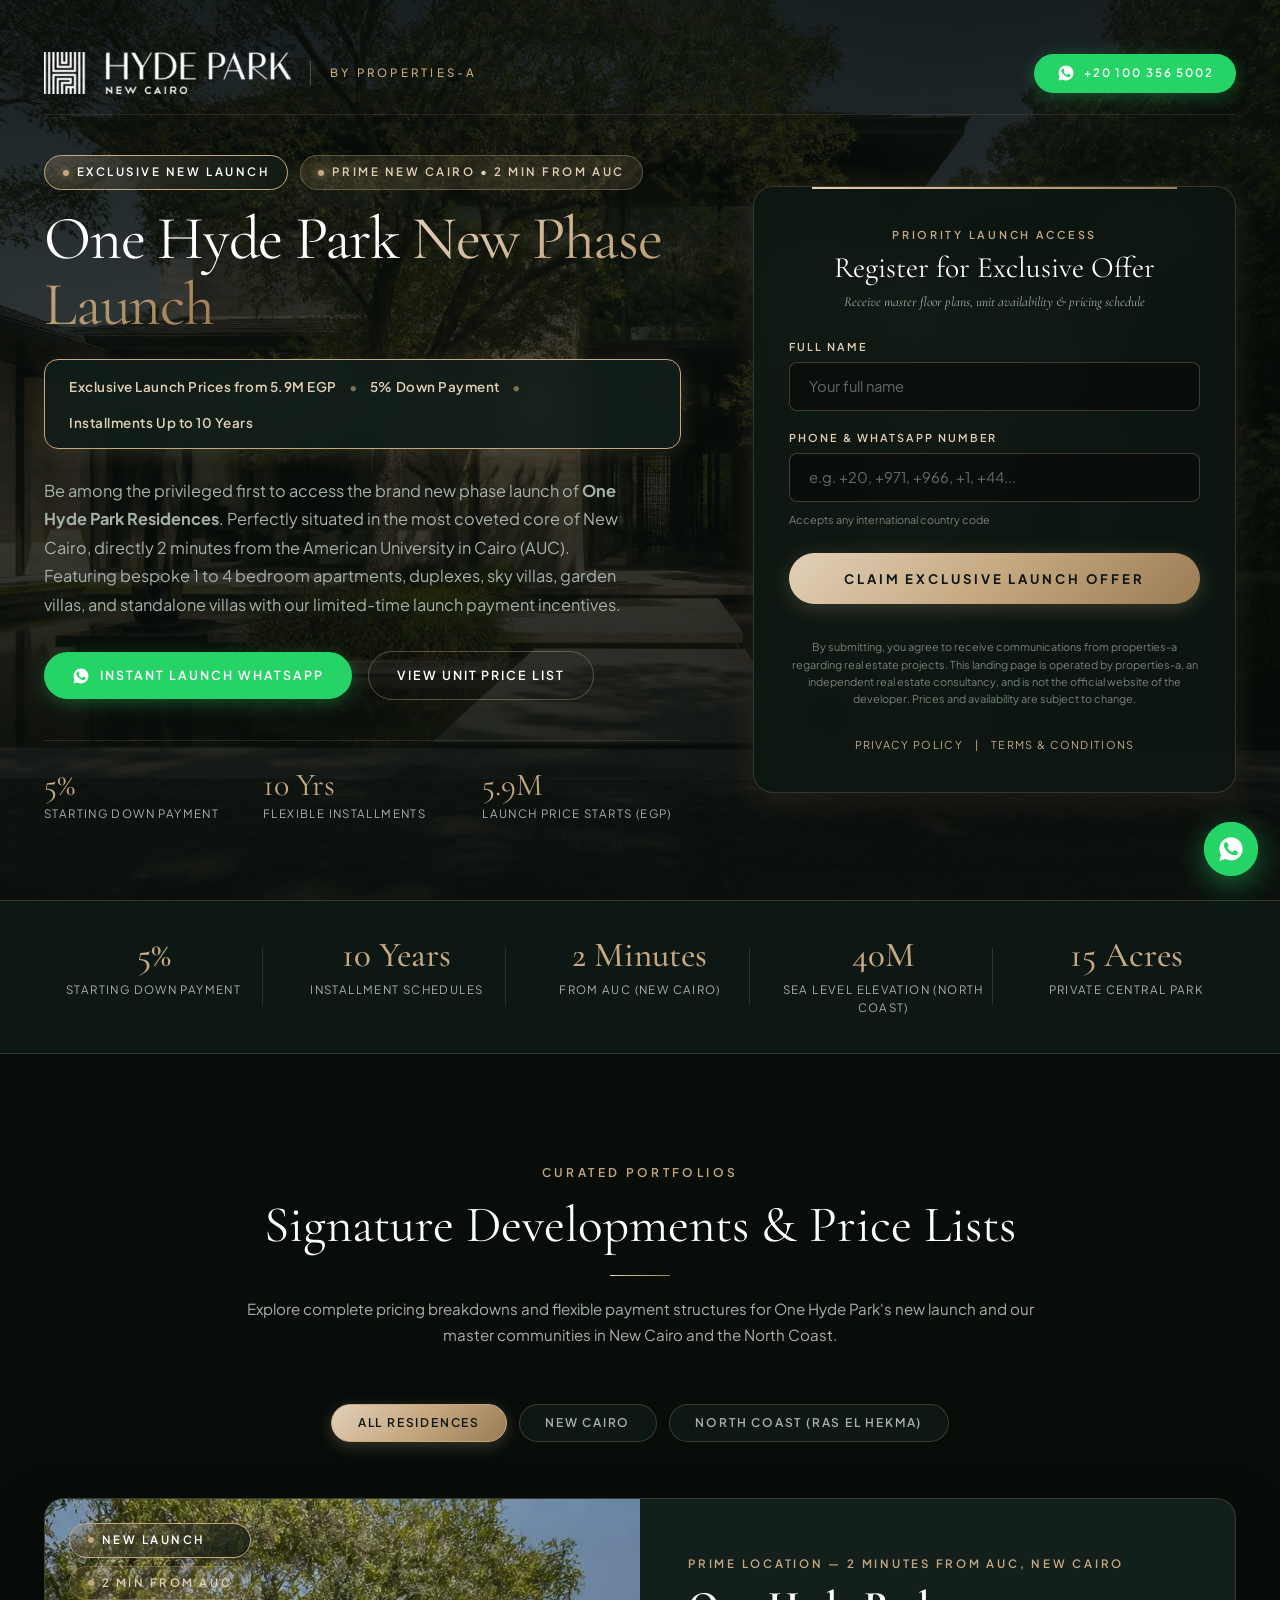
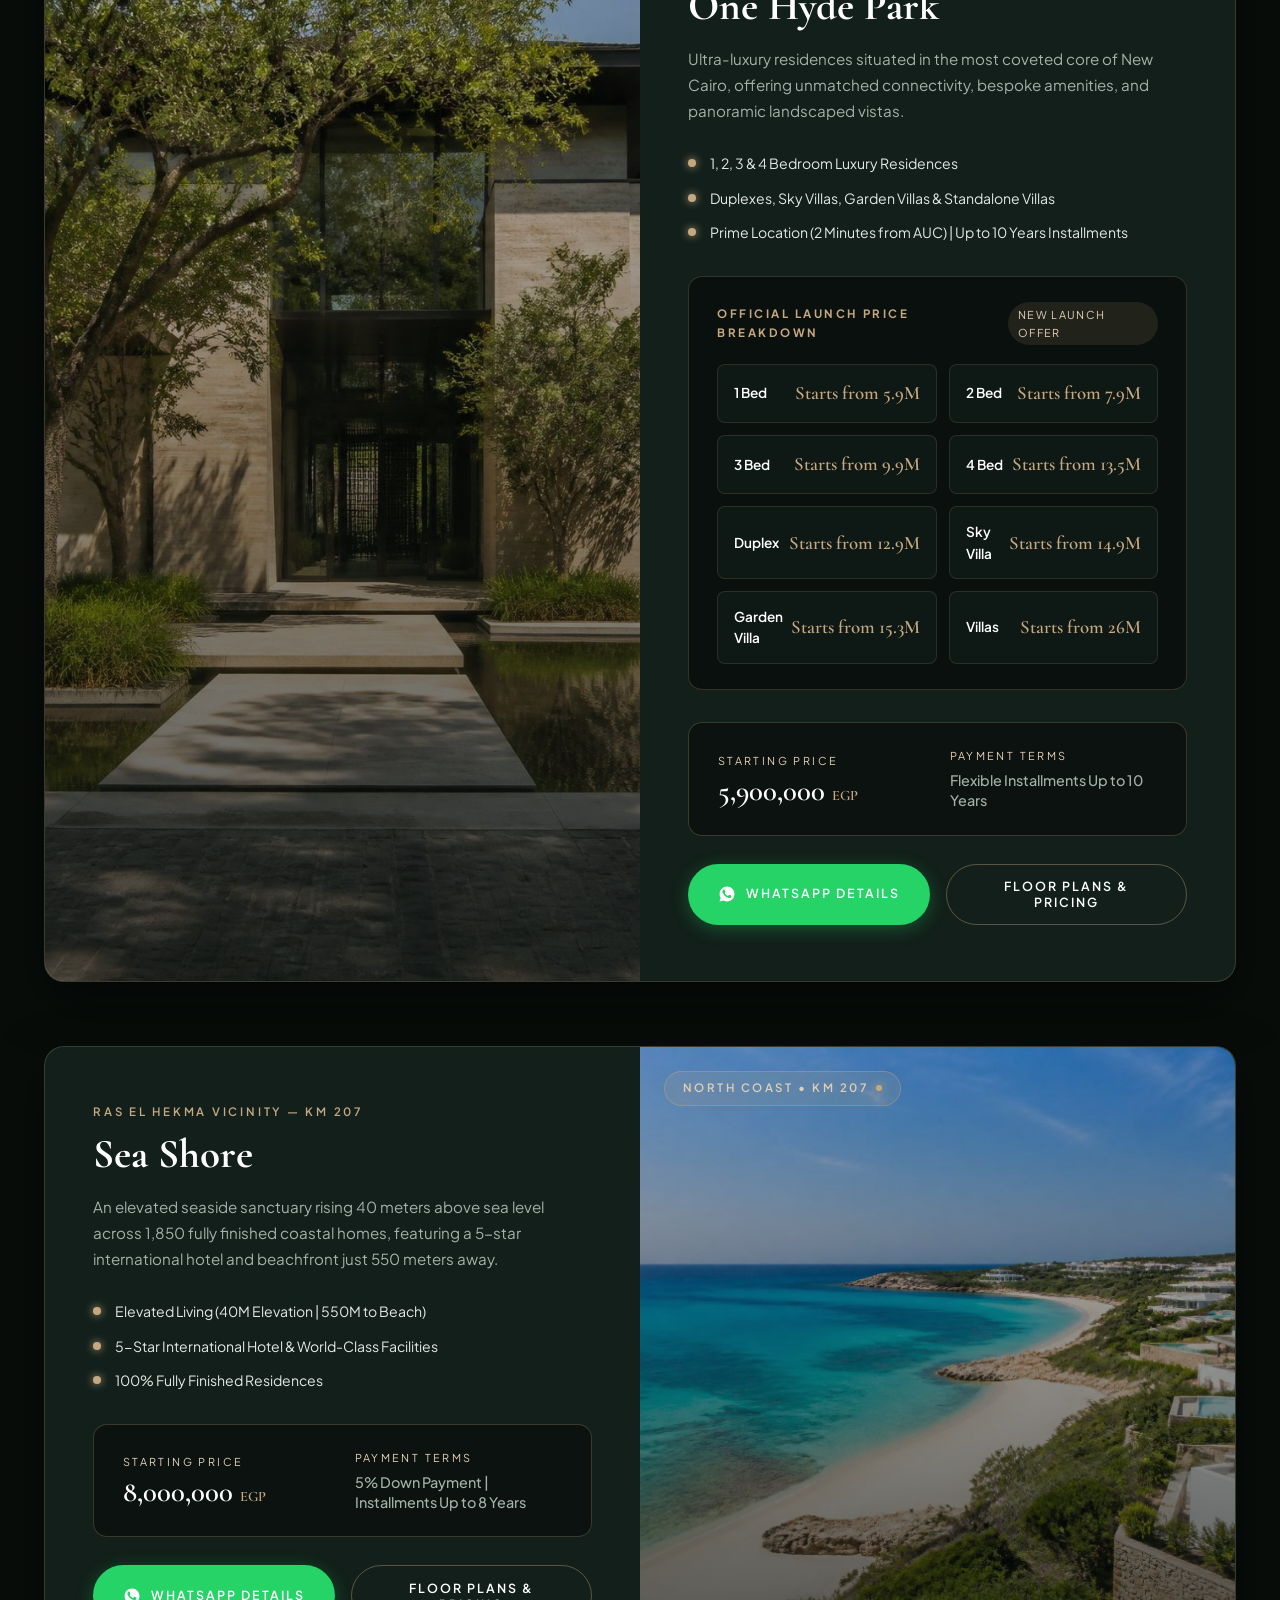
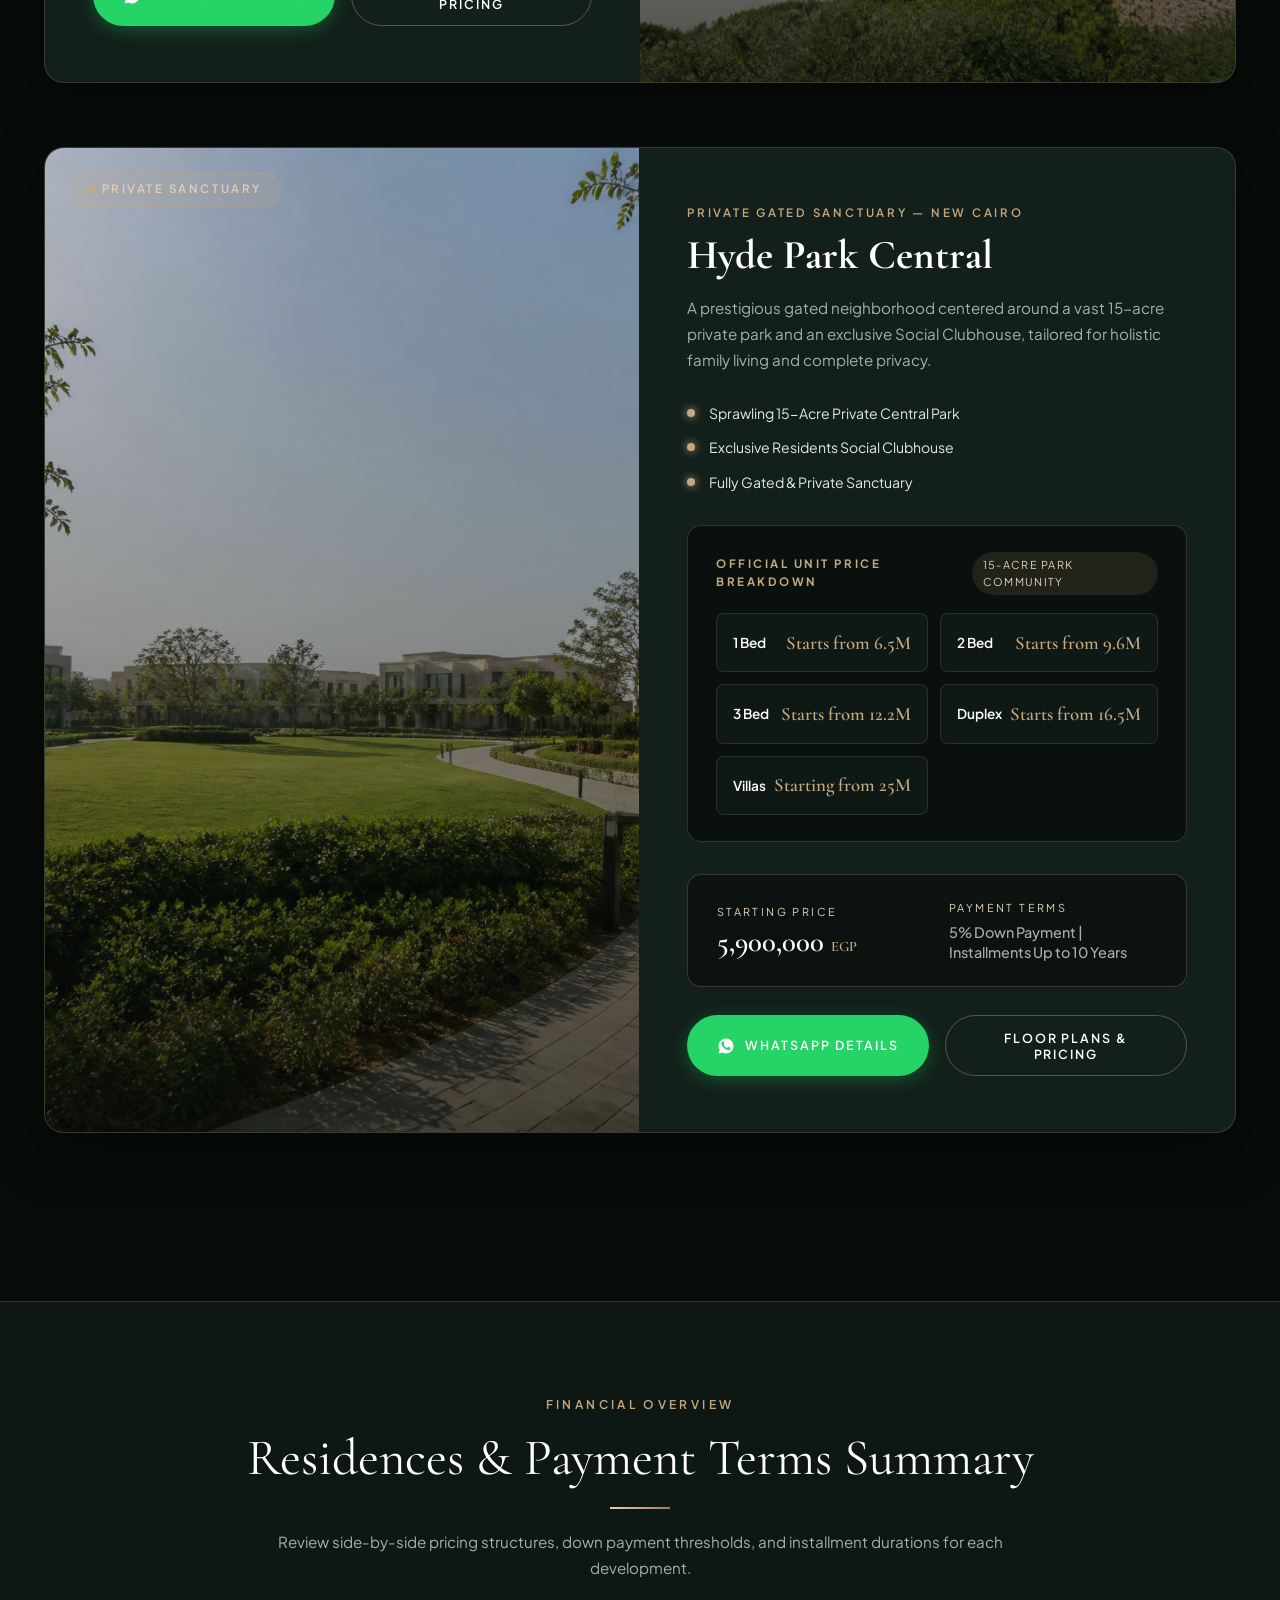
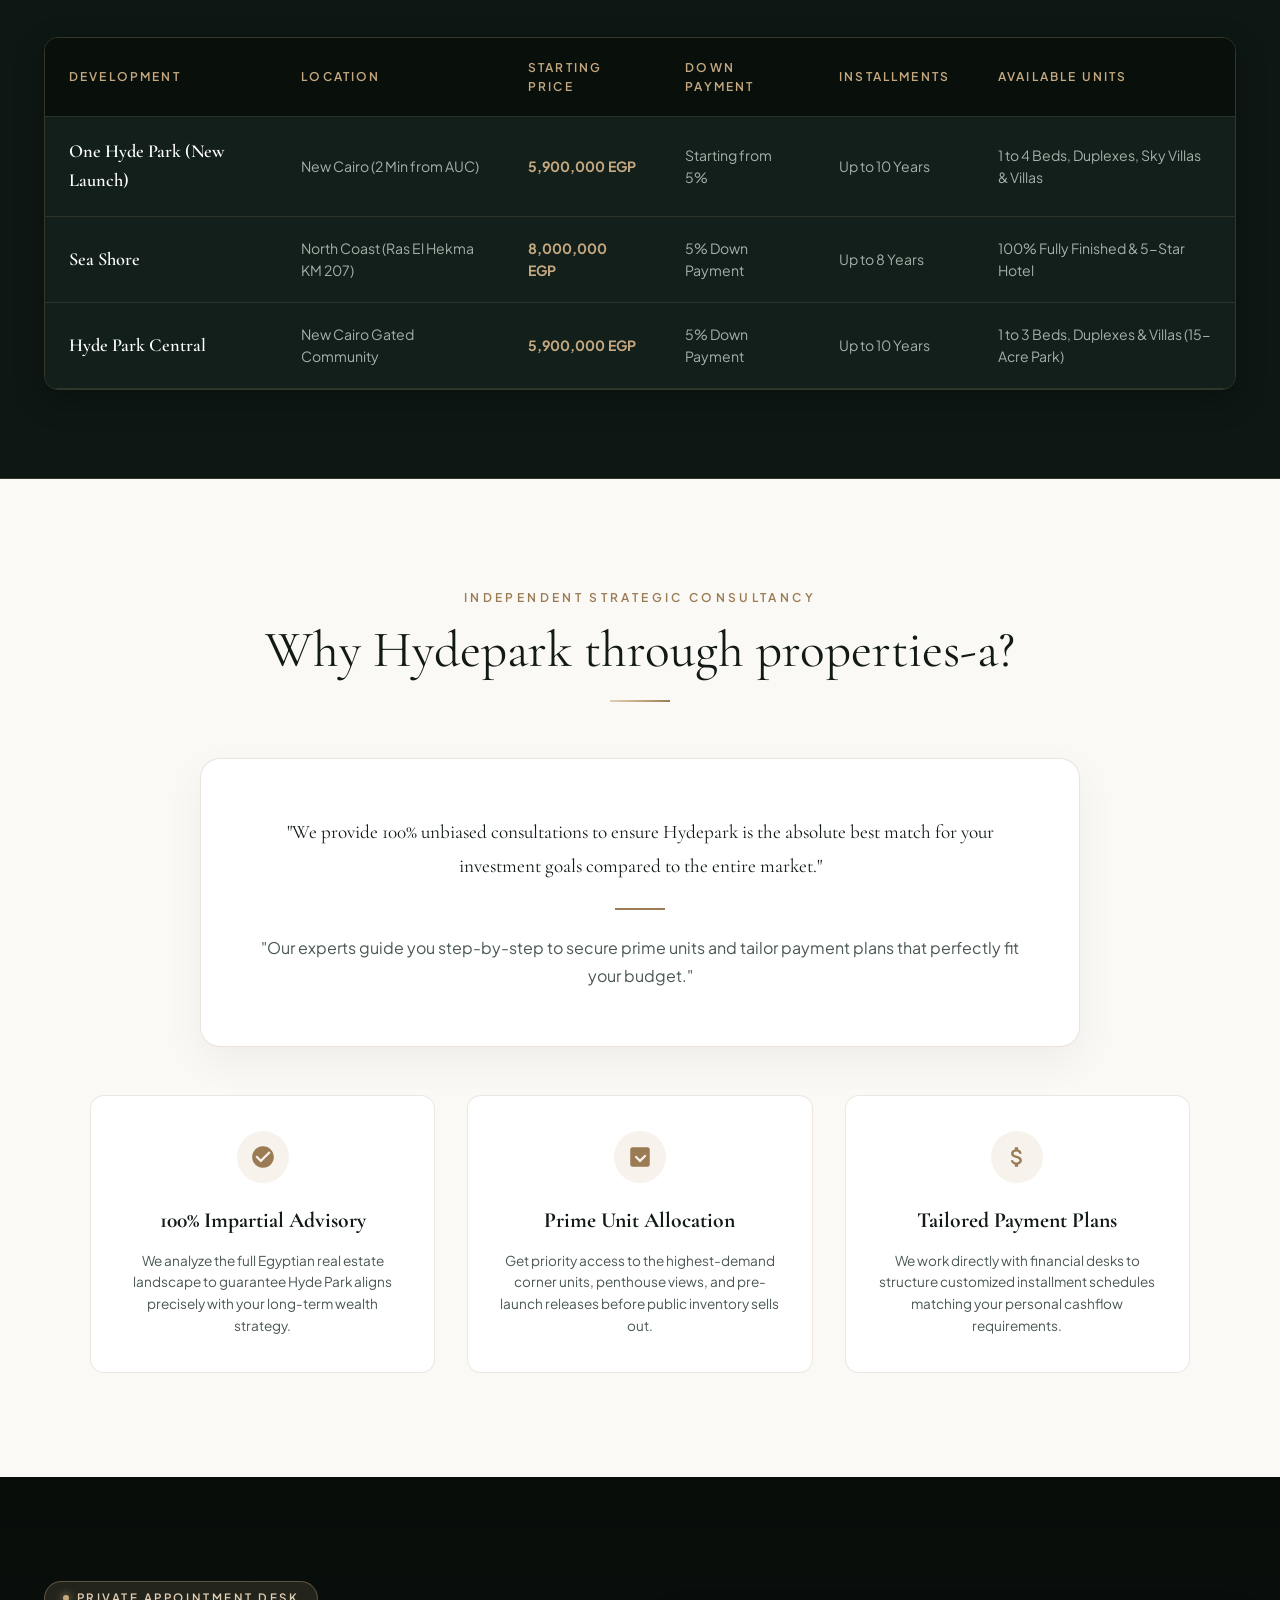
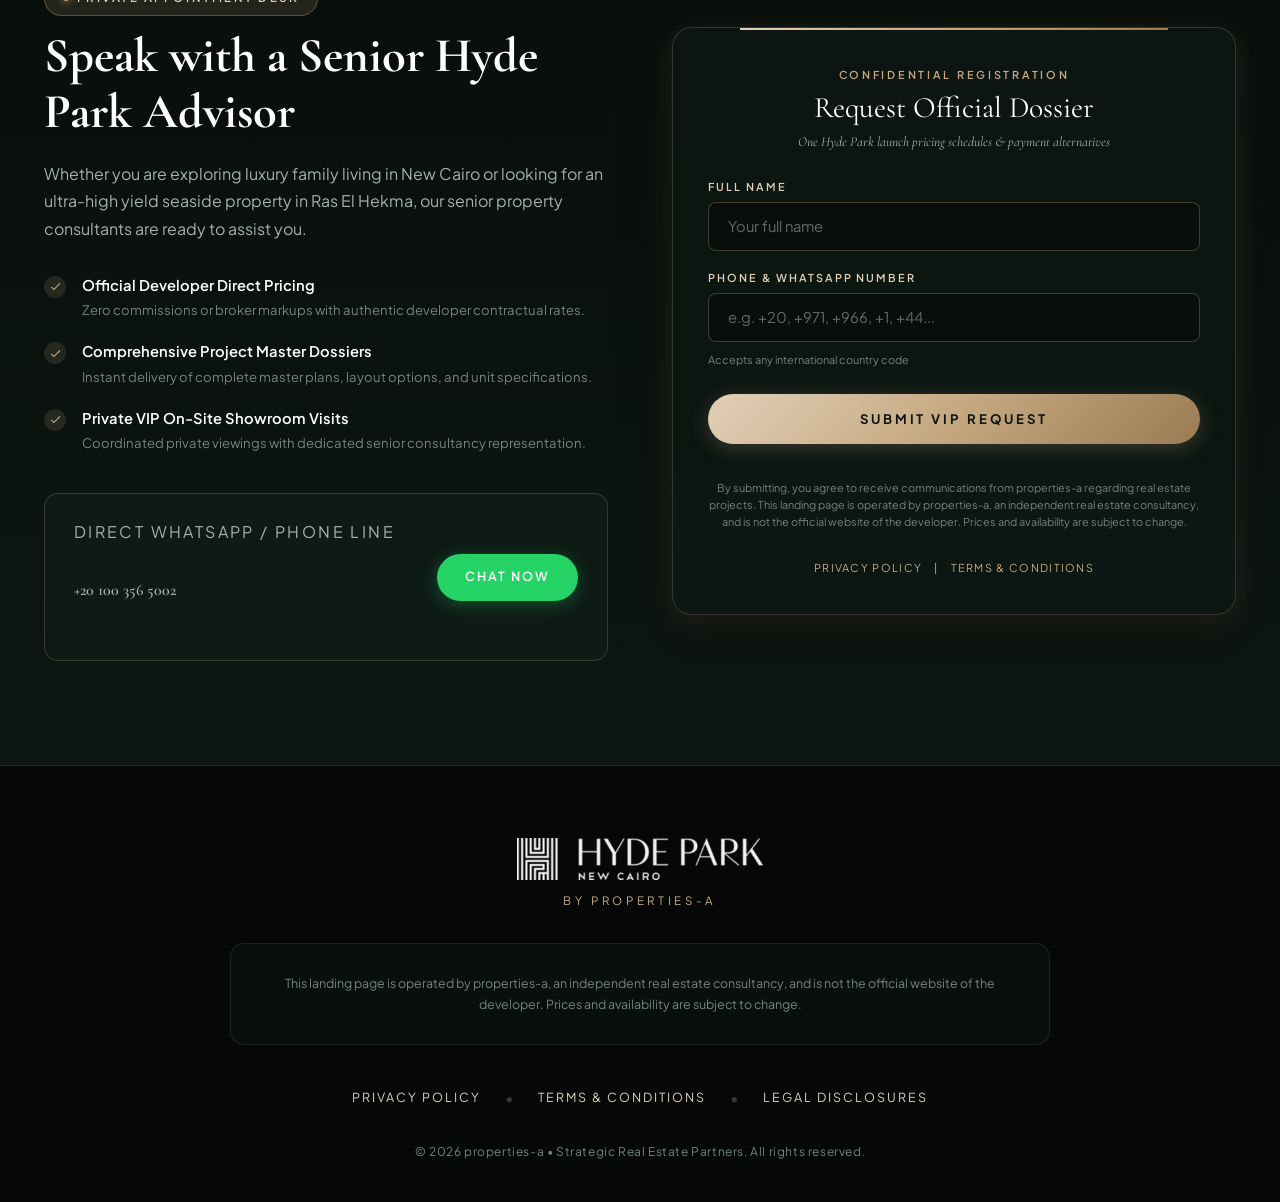
==== commit efe5ec7e: "Update One Hyde Park 1 Bed price to 5.9M across all sections, remove top mobile WhatsApp button and " ====
--- a/index.html
+++ b/index.html
@@ -4,12 +4,12 @@
   <meta charset="UTF-8" />
   <meta name="viewport" content="width=device-width, initial-scale=1.0" />
   <title>One Hyde Park New Launch | Luxury Residences 2 Min from AUC — By Properties-a</title>
-  <meta name="description" content="Exclusive new launch of One Hyde Park Residences, New Cairo. 1 to 4 Beds, Duplexes, Sky & Garden Villas from 6.4M. 5% down payment, installments up to 10 years." />
+  <meta name="description" content="Exclusive new launch of One Hyde Park Residences, New Cairo. 1 to 4 Beds, Duplexes, Sky & Garden Villas from 5.9M. 5% down payment, installments up to 10 years." />
   <meta name="author" content="properties-a" />
 
   <!-- Open Graph -->
   <meta property="og:title" content="One Hyde Park New Launch | Exclusive Offer 2 Min from AUC" />
-  <meta property="og:description" content="Exclusive new launch of One Hyde Park Residences. Down payment from 5%, flexible installments up to 10 years. Units starting from 6.4M." />
+  <meta property="og:description" content="Exclusive new launch of One Hyde Park Residences. Down payment from 5%, flexible installments up to 10 years. Units starting from 5.9M." />
   <meta property="og:type" content="website" />
   <meta name="twitter:card" content="summary_large_image" />
 
@@ -64,7 +64,7 @@
           </h1>
 
           <div class="hero-offer-highlight-bar">
-            <span class="hero-offer-item">Exclusive Launch Prices from 6.4M EGP</span>
+            <span class="hero-offer-item">Exclusive Launch Prices from 5.9M EGP</span>
             <span class="hero-offer-sep">&bull;</span>
             <span class="hero-offer-item">5% Down Payment</span>
             <span class="hero-offer-sep">&bull;</span>
@@ -93,7 +93,7 @@
               <span class="pillar-label">Flexible Installments</span>
             </div>
             <div class="pillar-item">
-              <span class="pillar-num">6.4M</span>
+              <span class="pillar-num">5.9M</span>
               <span class="pillar-label">Launch Price Starts (EGP)</span>
             </div>
           </div>
@@ -237,7 +237,7 @@
               <div class="unit-pricing-grid">
                 <div class="unit-price-card">
                   <span class="unit-name">1 Bed</span>
-                  <span class="unit-price-badge">Starts from 6.4M</span>
+                  <span class="unit-price-badge">Starts from 5.9M</span>
                 </div>
                 <div class="unit-price-card">
                   <span class="unit-name">2 Bed</span>
@@ -273,7 +273,7 @@
             <div class="project-pricing-box">
               <div class="pricing-col">
                 <span class="pricing-label">Starting Price</span>
-                <span class="pricing-value">6,400,000 <span style="font-size: 0.9rem; color: var(--color-gold);">EGP</span></span>
+                <span class="pricing-value">5,900,000 <span style="font-size: 0.9rem; color: var(--color-gold);">EGP</span></span>
               </div>
               <div class="pricing-col">
                 <span class="pricing-label">Payment Terms</span>
@@ -470,7 +470,7 @@
             <tr>
               <td><span class="table-proj-name">One Hyde Park (New Launch)</span></td>
               <td>New Cairo (2 Min from AUC)</td>
-              <td><strong style="color: var(--color-gold);">6,400,000 EGP</strong></td>
+              <td><strong style="color: var(--color-gold);">5,900,000 EGP</strong></td>
               <td>Starting from 5%</td>
               <td>Up to 10 Years</td>
               <td>1 to 4 Beds, Duplexes, Sky Villas & Villas</td>
@@ -685,20 +685,6 @@
     <svg viewBox="0 0 24 24" aria-hidden="true"><path d="M12.04 2C6.58 2 2.13 6.45 2.13 11.91c0 1.75.46 3.45 1.32 4.95L2 22l5.25-1.38a9.9 9.9 0 0 0 4.79 1.22h.01c5.46 0 9.91-4.45 9.91-9.91C21.96 6.45 17.5 2 12.04 2Zm5.8 14.03c-.25.69-1.44 1.32-1.98 1.37-.54.05-1.05.24-3.59-.76-3.06-1.21-5-4.36-5.15-4.56-.15-.2-1.22-1.62-1.22-3.09 0-1.47.77-2.19 1.04-2.49.27-.3.59-.37.79-.37.2 0 .4 0 .57.01.18.01.43-.07.67.51.25.6.84 2.07.91 2.22.07.15.12.32.02.52-.1.2-.15.32-.3.5-.15.17-.31.39-.44.52-.15.15-.3.31-.13.61.17.3.76 1.25 1.63 2.03 1.12 1 2.06 1.31 2.36 1.46.3.15.47.12.65-.07.17-.2.75-.87.95-1.17.2-.3.4-.25.67-.15.27.1 1.73.82 2.03.97.3.15.5.22.57.35.07.12.07.72-.18 1.41Z"/></svg>
   </a>
 
-  <!-- Mobile Sticky Bottom Bar (Visible on screens < 768px) -->
-  <aside class="mobile-bottom-bar" aria-label="Mobile Quick Action Bar">
-    <div class="mobile-bottom-grid">
-      <a href="tel:+201003565002" class="btn btn-outline" style="font-size: 0.75rem; padding: 0.75rem 0.5rem;">
-        <svg viewBox="0 0 24 24" style="width:16px; height:16px;"><path d="M6.62 10.79a15.053 15.053 0 006.59 6.59l2.2-2.2c.27-.27.67-.36 1.02-.24 1.12.37 2.33.57 3.57.57.55 0 1 .45 1 1V20c0 .55-.45 1-1 1-9.39 0-17-7.61-17-17 0-.55.45-1 1-1h3.5c.55 0 1 .45 1 1 0 1.25.2 2.45.57 3.57.11.35.03.74-.25 1.02l-2.2 2.2z"/></svg>
-        <span>Call Now</span>
-      </a>
-      <a href="https://wa.me/201003565002?text=I%20am%20interested%20in%20One%20Hyde%20Park%20New%20Launch%20exclusive%20offer" target="_blank" rel="noopener noreferrer" class="btn btn-whatsapp" style="font-size: 0.75rem; padding: 0.75rem 0.5rem;">
-        <svg viewBox="0 0 24 24" style="width:16px; height:16px;"><path d="M12.04 2C6.58 2 2.13 6.45 2.13 11.91c0 1.75.46 3.45 1.32 4.95L2 22l5.25-1.38a9.9 9.9 0 0 0 4.79 1.22h.01c5.46 0 9.91-4.45 9.91-9.91C21.96 6.45 17.5 2 12.04 2Zm5.8 14.03c-.25.69-1.44 1.32-1.98 1.37-.54.05-1.05.24-3.59-.76-3.06-1.21-5-4.36-5.15-4.56-.15-.2-1.22-1.62-1.22-3.09 0-1.47.77-2.19 1.04-2.49.27-.3.59-.37.79-.37.2 0 .4 0 .57.01.18.01.43-.07.67.51.25.6.84 2.07.91 2.22.07.15.12.32.02.52-.1.2-.15.32-.3.5-.15.17-.31.39-.44.52-.15.15-.3.31-.13.61.17.3.76 1.25 1.63 2.03 1.12 1 2.06 1.31 2.36 1.46.3.15.47.12.65-.07.17-.2.75-.87.95-1.17.2-.3.4-.25.67-.15.27.1 1.73.82 2.03.97.3.15.5.22.57.35.07.12.07.72-.18 1.41Z"/></svg>
-        <span>WhatsApp</span>
-      </a>
-    </div>
-  </aside>
-
   <!-- ==========================================================================
        MODAL: BROCHURE & FLOOR PLANS INQUIRY (NO PREFERRED PROJECT DROPDOWN)
        ========================================================================== -->
--- a/styles.css
+++ b/styles.css
@@ -1303,27 +1303,6 @@
   100% { transform: scale(1.4); opacity: 0; }
 }
 
-/* Mobile Sticky Bottom Bar */
-.mobile-bottom-bar {
-  display: none;
-  position: fixed;
-  bottom: 0;
-  left: 0;
-  right: 0;
-  z-index: 1000;
-  background: rgba(8, 13, 10, 0.95);
-  backdrop-filter: blur(15px);
-  -webkit-backdrop-filter: blur(15px);
-  border-top: 1px solid var(--color-emerald-border);
-  padding: 0.65rem 1rem;
-}
-
-.mobile-bottom-grid {
-  display: grid;
-  grid-template-columns: 1fr 1fr;
-  gap: 0.75rem;
-}
-
 /* ==========================================================================
    MODAL DIALOG (BROCHURE / VIP INQUIRY)
    ========================================================================== */
@@ -1477,11 +1456,33 @@
 }
 
 @media (max-width: 768px) {
+  .hero-brand-right {
+    display: none !important;
+  }
+
   .hero-brand-header {
-    flex-direction: column;
-    gap: 1rem;
+    flex-direction: row;
+    justify-content: center;
     align-items: center;
     text-align: center;
+    gap: 0.85rem;
+    margin-bottom: 2rem;
+    padding-bottom: 1.25rem;
+  }
+
+  .hero-brand-left {
+    justify-content: center;
+    gap: 0.85rem;
+  }
+
+  .hero-brand-logo {
+    height: 38px;
+  }
+
+  .hero-brand-tag {
+    font-size: 0.68rem;
+    letter-spacing: 0.2em;
+    white-space: nowrap;
   }
 
   .unit-pricing-grid {
@@ -1511,22 +1512,14 @@
   }
 
   .floating-whatsapp {
-    bottom: 85px; /* Stay visible above mobile bottom bar */
-    right: 18px;
-    width: 48px;
-    height: 48px;
+    bottom: 24px;
+    right: 20px;
+    width: 52px;
+    height: 52px;
   }
 
   .floating-whatsapp svg {
-    width: 24px;
-    height: 24px;
-  }
-
-  .mobile-bottom-bar {
-    display: block;
-  }
-
-  body {
-    padding-bottom: 70px;
-  }
-}
+    width: 26px;
+    height: 26px;
+  }
+}
